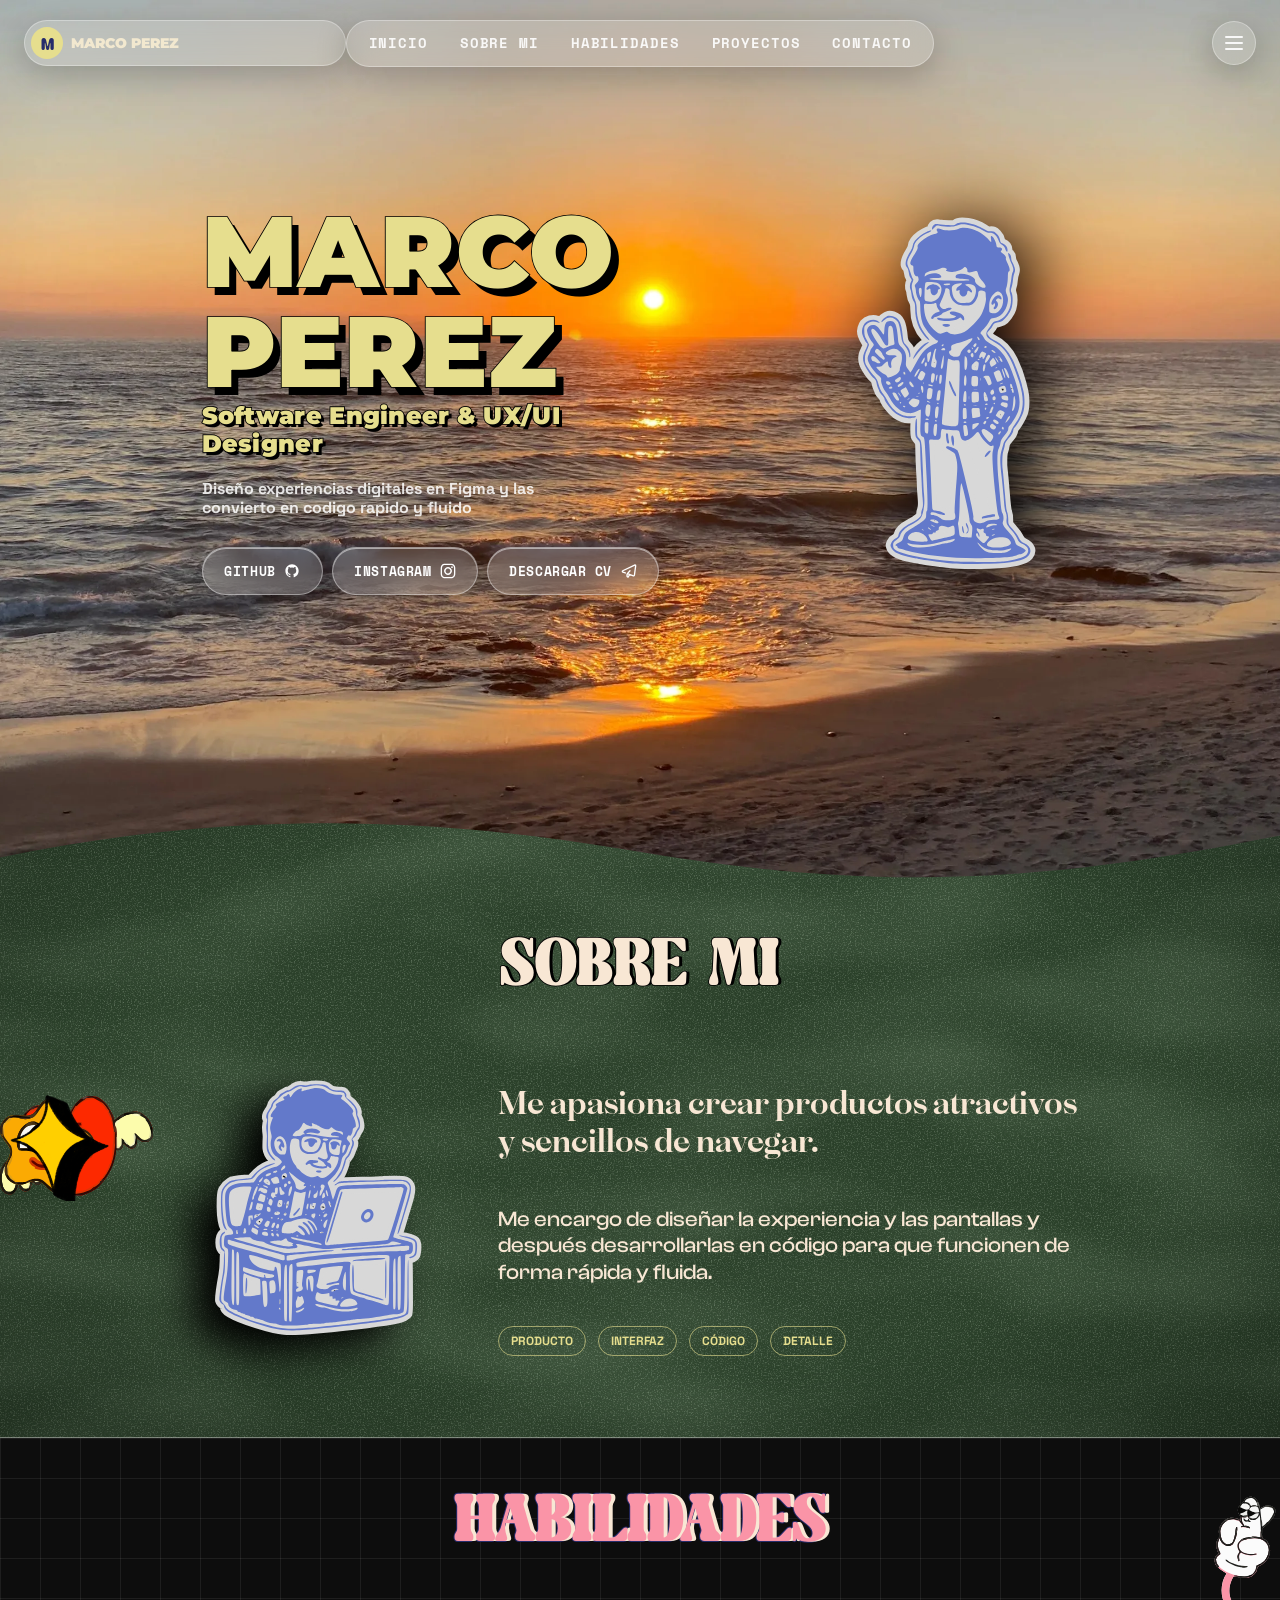
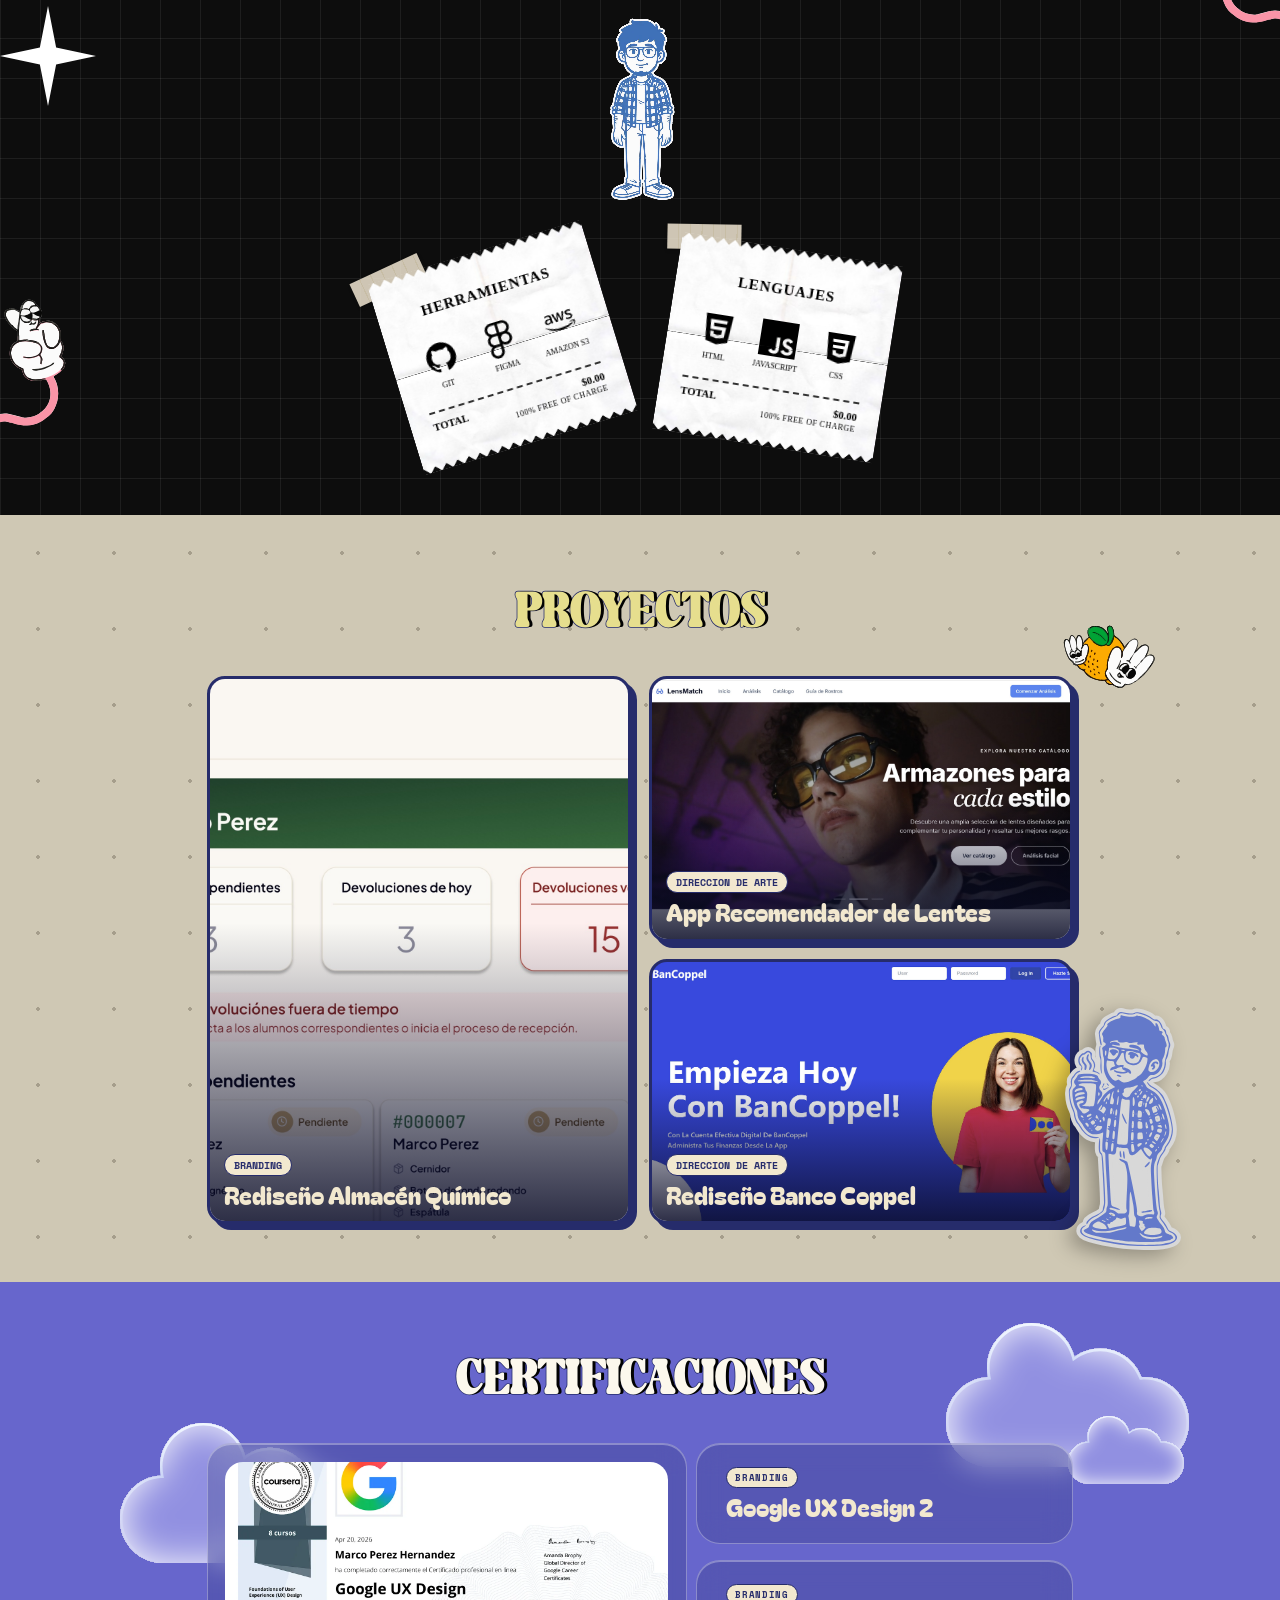
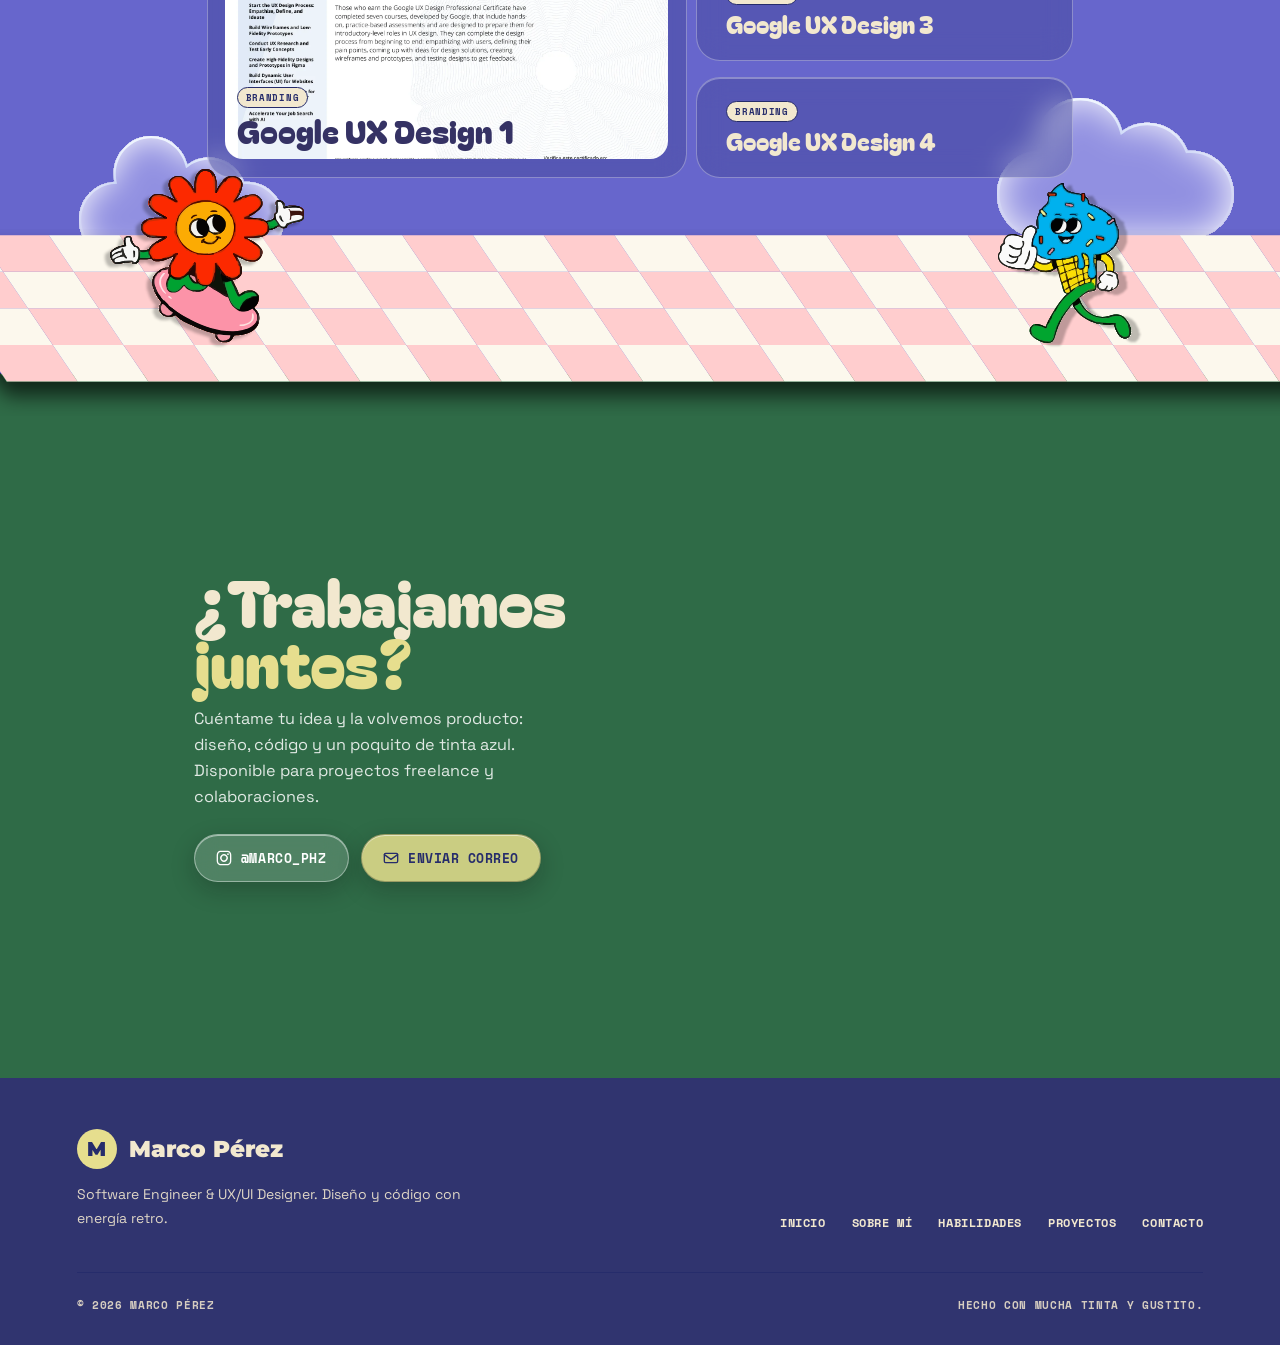
==== index.html @ 3bc5553b "Primer commit: portafolio personal" ====
<!DOCTYPE html>
<html lang="es">
<head>
    <meta charset="UTF-8">
    <meta name="viewport" content="width=device-width, initial-scale=1.0">
    <meta name="description" content="Portafolio de Marco Pérez, Software Engineer y UX/UI Designer.">
    <link rel="preconnect" href="https://fonts.googleapis.com">
    <link rel="preconnect" href="https://fonts.gstatic.com" crossorigin>
    <link href="https://fonts.googleapis.com/css2?family=Bagel+Fat+One&family=Montserrat:wght@900&family=Space+Grotesk:wght@400;700&family=Space+Mono:wght@700&display=swap" rel="stylesheet">
    <link rel="icon" href="assets/img/favicon.svg">
    <link rel="stylesheet" href="css/base.css">
    <link rel="stylesheet" href="css/header.css">
    <link rel="stylesheet" href="css/buttons.css">
    <link rel="stylesheet" href="css/hero.css">
    <link rel="stylesheet" href="css/aboutme.css">
    <link rel="stylesheet" href="css/skills.css">
    <link rel="stylesheet" href="css/projects.css">
    <link rel="stylesheet" href="css/certifications.css">
    <link rel="stylesheet" href="css/contacto.css">
    <link rel="stylesheet" href="css/footer.css">
    <link rel="stylesheet" href="css/dividers.css">

    <title>Marco Pérez | Software Engineer &amp; UX/UI Designer</title>
</head>
<body>
    <header class="site-header">
        <nav aria-label="Principal">
            <div class="logo">
                <a href="#home" class="logo-link">
                      <span class="logo__icon">M</span>
                      <span class="logo__name">Marco Perez</span>
                </a>
            </div>
            <ul class="nav-links">
                <li><a href="#home">Inicio</a></li>
                <li><a href="#about">Sobre mi</a></li>
                <li><a href="#skills">Habilidades</a></li>
                <li><a href="#projects">Proyectos</a></li>
                <li><a href="#contact">Contacto</a></li>
            </ul>
            <button type="button" class="menu-toggle" aria-label="Abrir menú" aria-expanded="false">
                <span></span><span></span><span></span>
            </button>
        </nav>
    </header>
    <main>
    <section class="hero" id="home">
      <div class="container hero__inner">
        <div class="hero__content">  
         <h1>Marco Perez</h1>
        <h2>Software Engineer &amp; UX/UI Designer</h2>
        <p>Diseño experiencias digitales en Figma y las convierto en codigo rapido y fluido</p>
        <div class="hero__buttons">
            <a href="https://github.com/MarquitosPH" target="_blank" rel="noopener noreferrer" class="btn">
                Github
                <img src="assets/icons/github.svg" alt="" width="16" height="16">
            </a>
            <a href="https://www.instagram.com/marco_phz/" target="_blank" rel="noopener noreferrer" class="btn">
                Instagram
                <img src="assets/icons/instagram.svg" alt="" width="16" height="16">
            </a>
            <a href="assets/docs/Marco_Perez_Hernandez_CV.pdf" download="Marco_Perez_Hernandez_CV.pdf" class="btn">
                Descargar CV
                <img src="assets/icons/avioncito.svg" alt="" width="16" height="16">
            </a>
        </div>
        </div>
        <img src="assets/stickers/PersonajeSaludando.svg" alt="Marco Pérez saludando" class="hero-image">
      </div>
    </section>
        <section class="about" id="about">
          <div class="container about__inner">
          <h2>Sobre mi</h2>
          <img src="assets/stickers/PersonajeComputadora.svg" alt="Marco Pérez trabajando en la computadora" class="character-image">
            <div class="about__content">
              <p id="about-description">Me apasiona crear productos atractivos y sencillos de navegar.</p>
              <p id="about-details">Me encargo de diseñar la experiencia y las pantallas y después desarrollarlas en código para que funcionen de forma rápida y fluida.</p>
              <ul class="pills">
                  <li class="pill">PRODUCTO</li>
                  <li class="pill">INTERFAZ</li>
                  <li class="pill">CÓDIGO</li>
                  <li class="pill">DETALLE</li>
              </ul>
            </div>
          </div>
            <img src="assets/stickers/CorazonVolando.svg" alt="" class="sticker sticker--corazon">
            <img src="assets/stickers/EstrellaAmarilla.svg" alt="" class="sticker sticker--estrella">
            <img src="assets/stickers/EstrellaRedondeada.svg" alt="" class="sticker sticker--estrella-redondeada">
        </section>
        <section class="skills" id="skills">
          <h2>Habilidades</h2>
          <img src="assets/stickers/DedosCruzados.svg" alt="" class="sticker sticker--dedos-cruzados">
          <img src="assets/stickers/DedosCruzados.svg" alt="" class="sticker sticker--dedos-cruzados sticker--dedos-izq">
            <img src="assets/stickers/EstrellasSinFondo.svg" alt="" class="sticker sticker--estrellas-sin-fondo">
            <div class="parent">
              <video class="skills__video" autoplay muted loop playsinline aria-hidden="true">
                <source src="assets/video/personaje.webm" type="video/webm">
              </video>
              <div class="ticket-wrapper ticket-herramientas">
                <div class="tape"></div>
                <div class="ticket">
                  <h3>Herramientas</h3>
                  <div class="items">

                        <div class="item-slot">
                        <div class="icon-slot">
                          <img src="assets/icons/github.svg" alt="" width="48" height="48">
                        </div>
                        <span>GIT</span>
                        </div>

                        <div class="item-slot">
                        <div class="icon-slot">
                          <img src="assets/icons/figma.svg" alt="" width="48" height="48">
                        </div>
                        <span>FIGMA</span>
                        </div>

                        <div class="item-slot">
                        <div class="icon-slot">
                          <img src="assets/icons/aws.svg" alt="" width="48" height="48">
                        </div>
                        <span>AMAZON S3</span>
                        </div>
                </div>
                    <div class="dashed"></div>
                    <div class="total-row"><span>TOTAL</span><span>$0.00</span></div>
                    <div class="free">100% FREE OF CHARGE</div>
                    </div>
              </div>
              <div class="ticket-wrapper ticket-lenguajes">
              <div class="tape"></div>
                <div class="ticket">
              <h3>Lenguajes</h3>
                <div class="items">

                      <div class="item-slot">
                      <div class="icon-slot">
                        <img src="assets/icons/html.svg" alt="" width="48" height="48">
                      </div>
                      <span>HTML</span>
                      </div>

                      <div class="item-slot">
                      <div class="icon-slot">
                        <img src="assets/icons/javascript.svg" alt="" width="48" height="48">
                      </div>
                      <span>JAVASCRIPT</span>
                      </div>

                      <div class="item-slot">
                      <div class="icon-slot">
                        <img src="assets/icons/css.svg" alt="" width="48" height="48">
                      </div>
                      <span>CSS</span>
                      </div>
                </div>
                  <div class="dashed"></div>
                  <div class="total-row"><span>TOTAL</span><span>$0.00</span></div>
                  <div class="free">100% FREE OF CHARGE</div>
                  </div>
              </div>
          </div>
        </section>
        <section class="projects" id="projects">
          <div class="container projects__inner">
          <h2>Proyectos</h2>
          <img src="assets/stickers/Naranjaconmanos.svg" alt="" class="sticker sticker--naranja-con-manos">
          <img src="assets/stickers/PersonajeCafe.svg" alt="" class="sticker sticker--cafe">
          <div class="projects-grid">
            <article class="project-card card-main">
              <img class="card-img" loading="lazy" src="assets/img/proyecto-almacen-quimico.jpg"
                  alt="Pantalla de inicio del sistema Almacén Químico rediseñado">
              <div class="card-content">
                <span class="chip">Branding</span>
                <h3><a href="#">Rediseño Almacén Químico</a></h3>
              </div>
            </article>

            <article class="project-card card-top">
              <img class="card-img" loading="lazy" src="assets/img/proyecto-recomendador-lentes.jpg"
                  alt="Pantalla de inicio de la app Recomendador de Lentes">
              <div class="card-content">
                <span class="chip">Direccion de Arte</span>
                <h3><a href="#">App Recomendador de Lentes</a></h3>
              </div>
            </article>
            <article class="project-card card-bottom">
               <img class="card-img" loading="lazy" src="assets/img/proyecto-rediseno-coppel.jpg"
                  alt="Pantalla de inicio del rediseño del banco Coppel">
              <div class="card-content">
                <span class="chip">Direccion de Arte</span>
                <h3><a href="#">Rediseño Banco Coppel</a></h3>
              </div>
            </article>
          </div>
        </div>
        </section>
        <section class="certifications" id="certifications">
          <div class="container certifications__inner">
          <div class="clouds" aria-hidden="true">
            <img src="assets/stickers/deco-nube.svg" alt="" class="cloud cloud-1">
            <img src="assets/stickers/deco-nube.svg" alt="" class="cloud cloud-2">
            <img src="assets/stickers/deco-nube.svg" alt="" class="cloud cloud-3">
            <img src="assets/stickers/deco-nube.svg" alt="" class="cloud cloud-4">
            <img src="assets/stickers/deco-nube.svg" alt="" class="cloud cloud-5">
          </div>

          <h2>Certificaciones</h2>

          <div class="certs-grid" id="certs">
            
            <!-- Destacada -->
            <article class="cert-card card-top" data-cert="google-ux" data-verify="#">
              <button type="button" class="cert-open" aria-haspopup="dialog">
                <img class="cert-img" src="assets/img/cert-google-ux.webp" loading="lazy"
                    alt="Certificado Google UX Design de Coursera a nombre de Marco Pérez Hernández">
                <span class="visually-hidden">Ampliar certificado</span>
              </button>
              <div class="cert-content">
                <span class="chip">Branding</span>
                <h3>Google UX Design 1</h3>
              </div>
              <button type="button" class="cert-select">
                <span class="visually-hidden">Mostrar Google UX Design como destacada</span>
              </button>
            </article>

            <!-- Cola -->
            <article class="cert-card card-2" data-cert="cert-2" data-verify="#">
              <button type="button" class="cert-open" aria-haspopup="dialog">
                <img class="cert-img" src="assets/img/cert-google-ux.webp" loading="lazy"
                    alt="Certificado Google UX Design de Coursera a nombre de Marco Pérez Hernández">
                <span class="visually-hidden">Ampliar certificado</span>
              </button>
              <div class="cert-content">
                <span class="chip">Branding</span>
                <h3>Google UX Design 2</h3>
              </div>
              <button type="button" class="cert-select">
                <span class="visually-hidden">Mostrar Google UX Design como destacada</span>
              </button>
            </article>

            <article class="cert-card card-3" data-cert="cert-3" data-verify="#">
              <button type="button" class="cert-open" aria-haspopup="dialog">
                <img class="cert-img" src="assets/img/cert-google-ux.webp" loading="lazy"
                    alt="Certificado Google UX Design de Coursera a nombre de Marco Pérez Hernández">
                <span class="visually-hidden">Ampliar certificado</span>
              </button>
              <div class="cert-content">
                <span class="chip">Branding</span>
                <h3>Google UX Design 3</h3>
              </div>
              <button type="button" class="cert-select">
                <span class="visually-hidden">Mostrar Google UX Design como destacada</span>
              </button>
            </article>

            <article class="cert-card card-bottom" data-cert="cert-4" data-verify="#">
              <button type="button" class="cert-open" aria-haspopup="dialog">
                <img class="cert-img" src="assets/img/cert-google-ux.webp" loading="lazy"
                    alt="Certificado Google UX Design de Coursera a nombre de Marco Pérez Hernández">
                <span class="visually-hidden">Ampliar certificado</span>
              </button>
              <div class="cert-content">
                <span class="chip">Branding</span>
                <h3>Google UX Design 4</h3>
              </div>
              <button type="button" class="cert-select">
                <span class="visually-hidden">Mostrar Google UX Design como destacada</span>
              </button>
            </article>

          </div>
          </div>
          <!-- Aviso para lectores de pantalla al cambiar la destacada -->
          <p class="visually-hidden" id="certs-status" aria-live="polite"></p>

          <!-- Piso y stickers (decorativos) -->
          <img src="assets/img/bg-pisos-cuadros.svg" alt="" class="checker-floor">
          <img src="assets/stickers/florespatineta.svg" alt="" class="deco-flower">
          <img src="assets/stickers/heladoazul.svg" alt="" class="deco-icecream">

          <!-- Visor del certificado -->
          <dialog class="cert-modal" id="cert-modal" aria-labelledby="cert-modal-title">
            <p class="visually-hidden" id="cert-modal-title">Certificado</p>
            <img class="cert-modal-img" src="assets/img/cert-google-ux.webp" alt="Certificado Google UX Design">
            <div class="cert-modal-actions">
              <a class="cert-modal-verify" href="#"
                target="_blank" rel="noopener noreferrer">Verificar certificado</a>
              <form method="dialog">
                <button class="cert-modal-close">Cerrar</button>
              </form>
            </div>
          </dialog>
        </section>
        <section class="contacto" id="contact">
          <video class="contacto__video" autoplay muted loop playsinline aria-hidden="true">
  
            <source src="assets/video/contacto2.mp4" type="video/mp4">
          </video>

          <div class="container contacto__contenido">
            <h2>¿Trabajamos <span>juntos?</span></h2>
            <p>Cuéntame tu idea y la volvemos producto: diseño, código y un poquito de tinta azul. Disponible para proyectos freelance y colaboraciones.</p>

            <div class="contacto__acciones">
              <a class="btn" href="https://www.instagram.com/marco_phz/" target="_blank" rel="noopener noreferrer">
                <img src="assets/icons/instagram.svg" alt="" width="16" height="16">
                @marco_phz
              </a>
              <a class="btn btn--primary" href="mailto:marco.perez.hernandez@uabc.edu.mx">
                <svg viewBox="0 0 24 24" width="16" height="16" fill="none" stroke="currentColor"
                    stroke-width="2" stroke-linecap="round" stroke-linejoin="round" aria-hidden="true">
                  <rect x="2" y="5" width="20" height="14" rx="2"/>
                  <path d="m2 7 10 7 10-7"/>
                </svg>
                Enviar correo
              </a>
            </div>
          </div>
        </section>  
    </main>
    <footer class="footer">
        <div class="container footer__top">
          <div class="footer__brand">
            <a href="#home" class="footer__logo">
              <span class="footer__logo-icon">M</span>
              <span class="footer__logo-name">Marco Pérez</span>
            </a>
            <p class="footer__desc">
              Software Engineer &amp; UX/UI Designer. Diseño y código con energía retro.
            </p>
          </div>

          <nav class="footer__nav" aria-label="Pie de página">
            <a href="#home">Inicio</a>
            <a href="#about">Sobre mí</a>
            <a href="#skills">Habilidades</a>
            <a href="#projects">Proyectos</a>
            <a href="#contact">Contacto</a>
          </nav>
        </div>

        <div class="container footer__bottom">
          <small>© 2026 Marco Pérez</small>
          <small>Hecho con mucha tinta y gustito.</small>
        </div>
    </footer>
</body>
<script src="js/main.js" defer></script>
</html>
---- css/base.css ----
/* Variables: se definen una vez y se usan en todo el sitio */
:root {
  --navy:   #262C6B;
  --cream:  #F2E8CF;
  --yellow: #E6DE8E;

  --font-display: 'Bagel Fat One', sans-serif;
  --font-heading: 'Montserrat', sans-serif;
  --font-body:    'Space Grotesk', sans-serif;
  --font-mono:    'Space Mono', monospace;

    --glass-bg:     rgba(255, 255, 255, 0.14);
  --glass-border: 1px solid rgba(255, 255, 255, 0.32);
 --glass-shadow: 0 8px 32px rgba(11, 11, 11, 0.22);
  --glass-blur:   blur(14px);

  /* Contenedor: ancho máximo y aire lateral compartidos por todas las secciones */
  --container: 1296px;
  --gutter: clamp(24px, 6vw, 96px);
}

/* Reset mínimo */
*, *::before, *::after { box-sizing: border-box; }

body {
  margin: 0;
  font-family: var(--font-body);
  background: #f3f0f0;
}

/* Medios nunca más anchos que su contenedor (evita el scroll horizontal) */
img { max-width: 100%; height: auto; }
video { max-width: 100%; }

a { color: inherit; text-decoration: none; }
ul { list-style: none; margin: 0; padding: 0; }
button { font: inherit; cursor: pointer; }

/* Contenedor reutilizable: limita, centra y da aire lateral al contenido */
.container {
  width: 100%;
  max-width: var(--container);
  margin-inline: auto;
  padding-inline: var(--gutter);
}
.visually-hidden {
  position: absolute;
  width: 1px;
  height: 1px;
  margin: -1px;
  padding: 0;
  overflow: hidden;
  clip-path: inset(50%);
  white-space: nowrap;
  border: 0;
}
---- css/header.css ----
/* ---------- Contenedor ---------- */
.site-header {
  position: fixed;
  top: 20px;
  left: 0;
  right: 0;
  z-index: 100;
  padding: 0px 24px;
}

/* 3 columnas: logo | menú | botón.
   Las laterales miden lo mismo (1fr), así el menú queda centrado de verdad */
.site-header nav {
  display: grid;
  grid-template-columns: 1fr auto 1fr;
  align-items: center;
}

/* ---------- Estilo "vidrio" compartido ---------- */
.logo-link,
.nav-links,
.menu-toggle {
  background: var(--glass-bg);
  border: var(--glass-border);
  box-shadow: var(--glass-shadow);
  backdrop-filter: var(--glass-blur);
  -webkit-backdrop-filter: var(--glass-blur);   /* Safari */
  border-radius: 999px;
}

/* ---------- Logo ---------- */
.logo-link {
  justify-self: start;              /* pegado a la izquierda */
  display: flex;
  align-items: center;
  gap: 8px;
  padding: 6px 6px 6px 6px;
}

.logo__icon {
  width: 32px;
  height: 32px;
  border-radius: 50%;
  background: var(--yellow);
  color: var(--navy);
  display: grid;
  place-items: center;
  font-family: var(--font-display);
  font-size: 16px;
}

.logo__name {
  font-family: var(--font-heading);
  font-weight: 900;
  font-size: 14px;
  text-transform: uppercase;
  color: var(--cream);
}

/* ---------- Menú ---------- */
.nav-links {
  display: flex;
  padding: 6px 6px;
}

.nav-links a {
  display: block;
  padding: 8px 16px;
  border-radius: 999px;
  font-family: var(--font-mono);
  font-weight: bold;
  font-size: 14px;
  line-height: 1.2;
  letter-spacing: 0.88px;
  text-transform: uppercase;
  color: rgba(255, 255, 255, 0.9);
  transition: background 0.2s;
}

.nav-links a:hover, .logo-link:hover , .menu-toggle:hover {
  background: rgba(255, 255, 255, 0.18);
}
.nav-links a:focus-visible, .logo-link:focus-visible, .menu-toggle:focus-visible {
  background: rgba(255, 255, 255, 0.18);
}

/* ---------- Botón hamburguesa ---------- */
.menu-toggle {
  justify-self: end;                /* pegado a la derecha */
  width: 44px;
  height: 44px;
  display: flex;
  flex-direction: column;
  align-items: center;
  justify-content: center;
  gap: 4px;
  padding: 0;
}

.menu-toggle span {
  width: 18px;
  height: 2px;
  border-radius: 2px;
  background: rgba(255, 255, 255, 0.9);
}

/* ---------- Pantallas medianas y chicas ---------- */
@media (max-width: 1100px) {
  .site-header { top: 16px; }
  .site-header nav { grid-template-columns: 1fr auto; }  /* sin columna central */
  .nav-links { display: none; }    /* el menú móvil lo hacemos con JS después */
}
---- css/buttons.css ----
.btn {
  display: inline-flex;
  align-items: center;
  gap: 8.8px;
  min-height: 48px;
  padding: 12px 21.6px;
  background: rgba(255, 255, 255, 0.16);
  border: 1px solid rgba(255, 255, 255, 0.4);
  box-shadow: 0 8px 24px rgba(11, 11, 11, 0.24),
              inset 0 1px 0 rgba(255, 255, 255, 0.5);
  backdrop-filter: blur(12px);
  -webkit-backdrop-filter: blur(12px);
  border-radius: 999px;
  font-family: var(--font-mono);
  font-weight: 700;
  font-size: 12.8px;
  line-height: 19px;
  letter-spacing: 0.512px;
  text-transform: uppercase;
  color: #fff;
  transition: transform 0.2s, background 0.2s;
}

/* Los iconos de los botones se ven siempre blancos */
.btn img {
  width: 16px;
  height: 16px;
  filter: brightness(0) invert(1);
}

.btn:hover,
.btn:focus-visible {
  transform: translateY(-2px);
  background: rgba(255, 255, 255, 0.28);
}

.btn--primary {
  background: var(--yellow);
  border-color: var(--yellow);
  color: var(--navy);
}
.sticker{
  position: absolute;
 
}
---- css/hero.css ----
.hero {
  --shadow-offset: clamp(3px, 0.6vw, 8.7px);
  position: relative;
  min-height: max(594px, 100svh);
  display: flex;                                  /* centra .hero__inner en vertical */
  align-items: center;
  padding-block: 30px 75px;                       /* solo vertical: el lateral lo da .container */
  background: url("../assets/img/hero-atardecer-hd-cambio.webp") center / cover no-repeat;
  overflow: hidden;
  --curve-h: clamp(60px, 8vw, 120px);                      /* llena la pantalla */
  padding-block: 30px calc(var(--curve-h) + 30px); 
}

.hero__inner {
  --gap: clamp(32px, 6vw, 100px);                 /* ← separación texto/sticker: ajústala aquí */

  display: grid;
  grid-template-columns: minmax(0, 560px) auto;   /* texto (máx. 560px) | sticker */
  justify-content: center;                        /* junta el conjunto y lo centra */
  align-items: center;
  column-gap: var(--gap);
}

/* ---------- Textos ---------- */
.hero h1,
.hero h2 {
  margin: 0;
  font-family: var(--font-heading);
  font-weight: 900;
  letter-spacing: 0.012em;
  color: var(--yellow);
  -webkit-text-stroke: 1.74px #000;               /* contorno negro de las letras */
  paint-order: stroke fill;                       /* el contorno queda por fuera */
  text-shadow: var(--shadow-offset) var(--shadow-offset) 0 #000;
}

.hero h1 {
  font-size: clamp(54px, 7.8vw, 112px);
  line-height: 1;
  text-transform: uppercase;
}

.hero h2 {
  max-width: 417px;
  font-size: clamp(17px, 1.9vw, 27px);
  line-height: 1.15;
  text-shadow: 3px 3px 0 #000;
}

.hero p {
  max-width: 403px;
  margin: 21px 0 0;
  font-family: var(--font-body);
  font-weight: 700;
  font-size: clamp(14px, 1.25vw, 18px);
  line-height: 1.2;
  color: rgba(255, 255, 255, 0.85);
}

.hero__buttons {
  display: flex;
  flex-wrap: wrap;
  gap: 9px;
  margin-top: 30px;
}

/* ---------- Sticker ---------- */
.hero-image {
  width: clamp(188px, 18.75vw, 338px);
  height: auto;
  filter: drop-shadow(13px 6px 35px #000);
}

/* ---------- Móvil ---------- */
@media (max-width: 768px) {
  .hero {
    grid-template-columns: 1fr;
    padding: 140px 24px 80px;
  }
  .hero-image { order: -1; justify-self: start; }
}
---- css/aboutme.css ----
@font-face {
  font-family: 'Midnight Galactic';
  src: url('../fonts/MidnightGelactic-0vWxz.otf') format('opentype');
  font-weight: normal;
  font-style: normal;
}
@font-face {
  font-family: 'TRIAL Oceanic';
  src: url('../fonts/TRIAL_Oceanic-Medium-BF6487cfe5e2078.otf') format('opentype');
  font-weight: normal;
  font-style: normal;
}
@font-face {
  font-family: 'Clash Display';
  src: url('../fonts/ClashDisplay-Medium.woff2') format('woff2');
  font-weight: normal;
  font-style: normal;
}
/* 2. Estilos de la sección */
.about {
  position: relative;
  min-height: 594px;
  display: flex;                                  /* centra .about__inner en vertical */
  align-items: center;
  padding-block: 30px 75px;                       /* solo vertical: el lateral lo da .container */
  overflow: hidden;
    --about-green: #2A4029;
  background-color: var(--about-green);
  background-image:
    /* 1. viñeta: oscurece los bordes */
    radial-gradient(ellipse at 50% 45%, transparent 60%, rgba(0,0,0,.28) 100%),
    /* 2. manchas grandes (luz/sombra del cartón) */
    url("data:image/svg+xml,%3Csvg xmlns='http://www.w3.org/2000/svg' width='1200' height='1200'%3E%3Cfilter id='m'%3E%3CfeTurbulence type='fractalNoise' baseFrequency='.004 .006' numOctaves='2' seed='4' stitchTiles='stitch'/%3E%3CfeColorMatrix values='0 0 0 0 .6  0 0 0 0 .8  0 0 0 0 .55  0 0 0 1.2 -.45'/%3E%3C/filter%3E%3Crect width='100%25' height='100%25' filter='url(%23m)' opacity='.22'/%3E%3C/svg%3E"),
    /* 3. grano oscuro (poros del corcho) */
    url("data:image/svg+xml,%3Csvg xmlns='http://www.w3.org/2000/svg' width='300' height='300'%3E%3Cfilter id='n'%3E%3CfeTurbulence type='fractalNoise' baseFrequency='.9' numOctaves='3' seed='8' stitchTiles='stitch'/%3E%3CfeColorMatrix values='0 0 0 0 .05  0 0 0 0 .08  0 0 0 0 .05  0 0 0 1.6 -.7'/%3E%3C/filter%3E%3Crect width='100%25' height='100%25' filter='url(%23n)' opacity='.55'/%3E%3C/svg%3E"),
    /* 4. motitas claras */
    url("data:image/svg+xml,%3Csvg xmlns='http://www.w3.org/2000/svg' width='300' height='300'%3E%3Cfilter id='k'%3E%3CfeTurbulence type='fractalNoise' baseFrequency='.7' numOctaves='2' seed='21' stitchTiles='stitch'/%3E%3CfeColorMatrix values='0 0 0 0 .8  0 0 0 0 .95  0 0 0 0 .75  0 0 0 1.6 -.82'/%3E%3C/filter%3E%3Crect width='100%25' height='100%25' filter='url(%23k)' opacity='.5'/%3E%3C/svg%3E");
  background-size: 100% 100%, 100% 100%, 300px 300px, 300px 300px;
    --curve-h: clamp(60px, 8vw, 120px);
  --curve: url("data:image/svg+xml,%3Csvg xmlns='http://www.w3.org/2000/svg' viewBox='0 0 1440 120' preserveAspectRatio='none'%3E%3Cpath d='M0 70 C 240 18, 460 18, 700 60 S 1120 112, 1440 44 V120 H0 Z'/%3E%3C/svg%3E");

  margin-top: calc(var(--curve-h) * -1);              /* sube y se mete bajo la curva sobre el hero */
  padding-top: calc(var(--curve-h) + 30px);           /* para que el contenido no quede en la curva */
  z-index: 1;

  -webkit-mask-image: var(--curve), linear-gradient(#000, #000);
  mask-image: var(--curve), linear-gradient(#000, #000);
  -webkit-mask-size: 100% var(--curve-h), 100% calc(100% - var(--curve-h) + 1px);
  mask-size: 100% var(--curve-h), 100% calc(100% - var(--curve-h) + 1px);
  -webkit-mask-position: top, bottom;
  mask-position: top, bottom;
  -webkit-mask-repeat: no-repeat;
  mask-repeat: no-repeat;
/*               viñeta     manchas    grano oscuro  motitas */
}

.about__inner {
  --gap: clamp(32px, 6vw, 100px);                 /* ← separación personaje/texto: ajústala aquí */

  display: grid;
  grid-template-columns: auto minmax(0, 600px);   /* personaje | texto (máx. 600px) */
  justify-content: center;
  align-items: center;
  column-gap: var(--gap);
  row-gap: 30px;
}
.about h2 {
    grid-column: 1 / -1;
  font-family: 'Midnight Galactic', sans-serif;
  font-size: clamp(48px, 5vw, 72px);
  line-height: 1.2;
  font-weight: 400;
  color: #F8E7D4;
  text-align: center;
  text-shadow: 3px 0 0 #000;
  -webkit-text-stroke: 1.74px #000;
  paint-order: stroke fill;
  text-transform: uppercase;
  margin: 0 0 40px;
}
.character-image {
  width: clamp(188px, 18.75vw, 338px);
  height: auto;
  filter: drop-shadow(-23px 16px 20px #000);
}
p#about-description {
  font-family: 'TRIAL Oceanic', sans-serif;
  font-size: clamp(24px, 2.5vw, 36px);            /* antes 48px */
  line-height: 1.2;
  color: #F8E7D4;
  text-align: left;
  font-weight: 500;
  font-style: normal;
  margin: 0 0 45px;
}
p#about-details {
  font-family: 'Clash Display', sans-serif;
  font-size: clamp(18px, 1.67vw, 24px);
  color: #F8E7D4;
  text-align:left;
  font-weight: 500;
  line-height: 1.25;
  font-style: normal;
  margin-top: 30px;
}
.pills {
  display: flex;
  flex-wrap: wrap;
  gap: 12px;
  margin-top: 40px;
}
.pill {
  display: inline-block;
  color: #E6DE8E;
  padding: 6px 12px;
  text-decoration: none;
  font-weight: bold;
  font-size: 12px;
  text-transform: uppercase;
  border-radius: 999px;
  border: 1px solid rgba(230, 222, 142, 0.6);
}
---- css/skills.css ----
/* =========================================
   SECCIÓN HABILIDADES
   ========================================= */

.skills {
  background-color: #0d0d0d;
  background-image:
    linear-gradient(rgba(255, 255, 255, 0.07) 1px, transparent 1px),
    linear-gradient(90deg, rgba(255, 255, 255, 0.07) 1px, transparent 1px);
  background-size: 40px 40px;
  width: 100%;
  min-height: auto;
  position: relative;
  z-index: 1;
   padding: clamp(18px, 2.25vw, 30px) 0 clamp(45px, 5.25vw, 75px);     
  overflow: hidden;           
}

.skills h2 {
  position: relative;
  z-index: 1;                 
  margin: 0 0 clamp(12px, 1.9vw, 30px);
  font-family: 'Midnight Galactic', sans-serif;
  font-size: clamp(36px, 5vw, 72px);
  line-height: clamp(100px, 11.5vw, 115px);
  font-weight: 400;
  color: #FA94A7;
  text-align: center;
  text-shadow: 4px 0 0 #F8E7D4;
  -webkit-text-stroke: 2px var(--navy);
  paint-order: stroke fill;
  text-transform: uppercase;
}

/* ---------- Layout: personaje arriba, tickets abajo ---------- */
.parent {
  position: relative;
  z-index: 1;                 /* por encima de las estrellas */
  display: grid;
  grid-template-columns: repeat(2, 1fr);
  grid-template-rows: auto auto;     /* cada fila mide lo que ocupa su contenido */
  gap: clamp(24px, 3vw, 45px) clamp(30px, 4vw, 60px);                   /* 60px entre filas, 80px entre tickets */
  place-items: center;
  padding: 0 24px;
}

.skills__video {
  grid-column: span 2;
   width: clamp(112px, 12.75vw, 195px);
  height: auto;
  aspect-ratio: 4 / 5;
}

.ticket-herramientas { grid-row: 2; justify-self: end; rotate:  -13deg;}
.ticket-lenguajes    { grid-row: 2; justify-self: start; rotate:  +13deg;}

/* ---------- Tickets ---------- */
.ticket-wrapper {
 font-size: clamp(8px, .83vw, 13.5px);            /* LA PERILLA: sube o baja y todo el ticket escala */
  position: relative;
  transform: rotate(-4deg);
}

.ticket {
  --s: 1.1em;                 /* tamaño del zigzag */
  width: 21em;                /* 420px */
  padding: 3.15em 2.1em 2.45em;
  position: relative;
  filter: drop-shadow(6px 8px 0 rgba(0, 0, 0, 0.4));

  /* textura de papel */
  background: url('../assets/img/papel.png') center / cover;

  /* bordes en zigzag arriba y abajo */
  -webkit-mask:
    conic-gradient(from -45deg at bottom, #0000, #000 1deg 89deg, #0000 90deg) bottom / var(--s) 50% repeat-x,
    conic-gradient(from 135deg at top,    #0000, #000 1deg 89deg, #0000 90deg) top    / var(--s) 50% repeat-x;
  mask:
    conic-gradient(from -45deg at bottom, #0000, #000 1deg 89deg, #0000 90deg) bottom / var(--s) 50% repeat-x,
    conic-gradient(from 135deg at top,    #0000, #000 1deg 89deg, #0000 90deg) top    / var(--s) 50% repeat-x;
}

.tape {
  position: absolute;
  top: -1em;
  left: -1.4em;
  width: 7em;
  height: 2.4em;
  background: repeating-linear-gradient(
    90deg,
    #f0e6d2,
    #f0e6d2 1em,
    #e8dcc0 1em,
    #e8dcc0 1.1em
  );
  opacity: 0.85;
  transform: rotate(-8deg);
  box-shadow: 0 2px 4px rgba(0, 0, 0, 0.2);
}

.ticket h3 {
  margin: 0 0 1.5em;
  text-align: center;
  font-family: Georgia, serif;
  font-size: 1.4em;
  letter-spacing: 1px;
  text-transform: uppercase;
}

.items {
  display: flex;
  justify-content: space-between;
  gap: 0.7em;
  margin-bottom: 1.7em;
}

.item-slot {
  flex: 1;
  display: flex;
  flex-direction: column;
  align-items: center;
  gap: 0.5em;
}

.icon-slot {
  width: 3.4em;
  height: 3.4em;
}

.icon-slot img {
  width: 100%;
  height: 100%;
  object-fit: contain;        
}

.item-slot span {
  font-family: Georgia, serif;
  font-size: 0.75em;
  text-align: center;
}

.dashed {
  margin: 0.7em 0;
  border-top: 2px dashed #333;
}

.total-row {
  display: flex;
  justify-content: space-between;
  font-family: Georgia, serif;
  font-size: 1em;
  font-weight: bold;
}

.free {
  margin-top: 0.3em;
  text-align: right;
  font-family: Georgia, serif;
  font-size: 0.75em;
  letter-spacing: 0.5px;
}
/* ---------- Stickers animados ---------- */
.sticker--dedos-cruzados {
  --w: clamp(52px, 6vw, 98px); 
  --crop: 0;                 /* cuánto brazo se esconde fuera del borde (0 a .5) */
  position: absolute;
  width: var(--w);
  height: auto;
  z-index: 0;
  pointer-events: none;
  right: calc(var(--w) * var(--crop) * -1);
  top: 8%;
  transform-origin: calc((1 - var(--crop)) * 100%) 81%;
  animation: sway-der 3s ease-in-out infinite;
}
/* IZQUIERDA */
.sticker--dedos-izq {
  right: auto;
  top: auto;
  left: 0;                                   
  bottom: 10%;
  transform: translateX(var(--w)) scaleX(-1);
  transform-origin: 0% 81%;
  animation: sway-izq 3s ease-in-out infinite;
}
/* IZQUIERDA: baja primero con +10deg */
@keyframes sway-izq {
  0%, 100% { rotate:  10deg; }
  50%      { rotate: -10deg; }
}

/* DERECHA: giro contrario, así baja al mismo tiempo que la izquierda */
@keyframes sway-der {
  0%, 100% { rotate: -8deg; }
  50%      { rotate:  8deg; }
}
/* ---------- Estrellas aleatorias (las crea js/main.js) ---------- */
.star {
  position: absolute;
  z-index: 0;
  pointer-events: none;       /* no estorban los clics */
  opacity: 0;
  animation: twinkle 2.4s ease-in-out forwards;
}

@keyframes twinkle {
  0%   { opacity: 0; transform: scale(0)   rotate(0deg); }
  40%  { opacity: 1; transform: scale(1)   rotate(45deg); }
  100% { opacity: 0; transform: scale(0.3) rotate(90deg); }
}

@media (prefers-reduced-motion: reduce) {
  .star,
  .sticker--dedos-cruzados,
  .sticker--dedos-izq { animation: none; }
}

@media (max-width: 1000px) {
  .skills h2 { font-size: 56px; line-height: 70px; }

  .parent { grid-template-columns: 1fr; }
  .skills__video { grid-column: auto; }

  .ticket-herramientas,
  .ticket-lenguajes {
    grid-row: auto;
    justify-self: center;
  }

  .ticket-wrapper { font-size: 16px; }
}
---- css/projects.css ----
.projects {
  background-color: #CFC8B4; 
  background-image:
    radial-gradient(circle, rgba(60, 50, 35, .28) 2px, transparent 1.3px);  /* destellos claros */
  background-size: 76px 76px, 98px 98px, 129px 129px;
  background-position: 0 0, 41px 67px, 83px 23px;

  padding-block: clamp(36px, 4.5vw, 72px);   /* aire arriba y abajo */
  overflow: hidden;                          /* mismo motivo que en las otras secciones */
}

.projects__inner {
  position: relative;
  --container: 1020px;      /* ← ancla de los stickers (decisión B) */
}

.projects h2 {
  position: relative;
  z-index: 1;                 
  margin: 0 0 clamp(9px, 1.4vw, 22px);
  font-family: 'Midnight Galactic', sans-serif;
  font-size: clamp(27px, 3.75vw, 54px);
  line-height: clamp(75px, 8.6vw, 86px);
  font-weight: 400;
  color: #E6DE8E;
  text-align: center;
  text-shadow: 3px 0 0 #020202;
  -webkit-text-stroke: 1.5px var(--navy);
  paint-order: stroke fill;
  text-transform: uppercase;
}

.projects-grid {
    display: grid;
    grid-template-columns: repeat(2, minmax(0, 1fr));
    grid-template-rows: repeat(2, 1fr);
    gap: clamp(9px, 1.35vw, 18px);
}

.projects-grid .card-main{
    grid-row: span 2 / span 2;
}
.projects-grid .card-top,
.projects-grid .card-bottom {
  aspect-ratio: 16 / 10;
}
.project-card{
    position: relative;
    overflow: hidden;
    border-radius: 18px;
    border: 3px solid var(--navy);
    box-shadow: 6px 6px 0 var(--navy);      /* blur en 0 = sombra "dura" */
    background: var(--navy);
}
.project-card::after {
  content: "";
  position: absolute;
  inset: 0;
  background: linear-gradient(to top, rgba(10, 12, 40, .85) 0%, transparent 55%);
  pointer-events: none;                   /* no bloquea los clics */
}
.card-content {
  position: absolute;
  inset: auto 0 0 0;
  z-index: 1;
  display: flex;
  flex-direction: column;
  align-items: flex-start;
  padding: clamp(7px, 1.1vw, 16px);
  gap: 6px;
}
.card-img{
    display: block;
    width: 100%;
     height: 100%; 
    object-fit: cover;
}
.chip{
  padding: 3px 9px;
    border-radius: 999px;
    font-family: var(--font-mono);
    font-weight: 700;
    font-size: 9.6px;
    text-transform: uppercase;
    color: var(--navy);
    background: var(--cream);
    border: 1px solid var(--navy);
}
.card-content h3{
    margin: 0;
    font-family: "Bagel Fat One";
    font-weight: 400;
    font-size: clamp(14px, 1.9vw, 24px);
    line-height: 1.05;
    color: var(--cream);
}
.sticker--naranja-con-manos,
.sticker--cafe {
  position: absolute;
  z-index: 2;                    /* ← por encima de las tarjetas (ver nota) */
  height: auto;
  pointer-events: none;          /* no estorban los clics en las tarjetas */
}
.sticker--naranja-con-manos {
  width: clamp(68px, 8.25vw, 128px);
  top: 6%;
  right: -1%;                    /* negativo: sobresale del contenedor */
}

.sticker--cafe {
   width: clamp(73px, 9vw, 141px);
  bottom: -4%;                   /* sobresale por abajo */
  right: -3%;                     /* negativo: sobresale del contenedor */
  filter: drop-shadow(-8px 6px 10px rgba(0, 0, 0, .3));
}

@media (hover: hover) {               /* solo en dispositivos con mouse */
  .project-card {
    transition: transform .2s ease, box-shadow .2s ease;
  }

  .project-card:hover {
    transform: translate(3px, 3px);
    box-shadow: 3px 3px 0 var(--navy);
  }
}

@media (prefers-reduced-motion: reduce) {
  .project-card { transition: none; }
}

@media (max-width: 700px) {
  .projects-grid {
    grid-template-columns: 1fr;
    grid-template-rows: none;
  }

  .projects-grid .card-main {
    grid-row: auto;
    aspect-ratio: 16 / 10;
  }

  .sticker--cafe { width: clamp(110px, 28vw, 160px); }
}
---- css/certifications.css ----
.certifications {
  position: relative;
  z-index: 2;                      /* por encima de contacto: la sombra se pinta sobre el verde */
  background-color: #6766CC;

  --floor: 14.65vw;                /* alto real del SVG (211/1440 de su ancho) */
  --floor-shadow: 3.3vw;           /* ~23% inferior del SVG: es solo sombra */

  padding-block: clamp(36px, 4.5vw, 72px);
  padding-bottom: calc(var(--floor) - var(--floor-shadow) + 4vw);  /* piso visible + aire sobre él */

  overflow-x: clip;                /* recorta las nubes por los lados */
  overflow-y: visible;             /* deja salir la sombra hacia abajo */
}

.certifications__inner {
  position: relative;  
  --container: 1020px;    /* ← ancla de los stickers (decisión B) */
}
.certifications h2 {
  position: relative;
  z-index: 1;                 
  margin: 0 0 clamp(9px, 1.4vw, 22px);
  font-family: 'Midnight Galactic', sans-serif;
  font-size: clamp(27px, 3.75vw, 54px);
  line-height: clamp(75px, 8.6vw, 86px);
  font-weight: 400;
  color: #FCF8ED;
  text-align: center;
  text-shadow: 3px 0 0 #020202;
  -webkit-text-stroke: 1.5px var(--navy);
  paint-order: stroke fill;
  text-transform: uppercase;
}
.certs-grid {
    display: grid;
    grid-template-columns: 703fr 552fr;         /* misma proporción que Figma, sigue siendo fluido */
    grid-template-rows: repeat(3, 1fr);
    column-gap: clamp(6px, 0.75vw, 10px);
    row-gap: clamp(9px, 1.3vw, 18px);
}
.cert-card {
  position: relative;
  z-index: 1;                                  /* por encima de las nubes */
  overflow: hidden;
  border-radius: 24px;
  border: var(--glass-border);
  background: rgba(38, 44, 107, 0.25); 
  box-shadow: inset 0 1px 0 rgba(255, 255, 255, 0.32);
  backdrop-filter: var(--glass-blur);
  -webkit-backdrop-filter: var(--glass-blur);  /* Safari */
}
.cert-card.card-top {
  grid-row: span 3;
  --pad: clamp(9px, 1.35vw, 19px);
}

/* la imagen sale del flujo: ya no decide la altura */
.cert-card.card-top .cert-open {
  position: absolute;
  inset: var(--pad);
  width: auto;
  height: auto;
}

.cert-card.card-top .cert-img {
  width: 100%;
  height: 100%;
  border-radius: 18px;
  object-fit: cover;
}

.cert-card.card-top .cert-content h3 {
  font-size: clamp(21px, 2.5vw, 36px);
  color: #353264;                 /* oscuro, porque va sobre papel blanco */
}
.cert-content{
    position: absolute;
  inset: auto 0 0 0;
  z-index: 1;
  display: flex;
  flex-direction: column;
  align-items: flex-start;
  gap: 6px;
  padding: clamp(15px, 2.25vw, 33px);
  pointer-events: none;
}
.cert-card .cert-img{
    display: block;
    width: 100%;
     height: 100%; 
    object-fit: cover;
}

.cert-content h3{
    margin: 0;
    font-family: "Bagel Fat One";
    font-weight: 400;
    font-size: clamp(15px, 1.9vw, 27px);
    line-height: 1.05;
    color: var(--cream);
}
.cert-card:not(.card-top) {
  aspect-ratio: 552 / 147;
}
.cert-open {
  display: block;
  width: 100%;
  height: 100%;
  padding: 0;
  border: 0;
  background: none;
  cursor: pointer;
}
.cert-card:not(.card-top) .cert-content {
  inset: 0;                    /* ocupa toda la tarjeta, no solo el borde inferior */
  justify-content: center;     /* centra chip + título en vertical (el eje es column) */
  padding-block: 0;            /* el padding vertical ya sobra; el lateral se queda */
}
.cert-card:not(.card-top) .cert-img {
  display: none;
}

.cert-card:not(.card-top) .cert-open {
  position: absolute;
  inset: 0;
  z-index: 2;                 /* por encima del texto, para que el clic llegue al botón */
}

/* Los botones de "seleccionar destacada" no se usan por ahora */
.cert-select {
  display: none;
}
.cert-modal {
  width: min(92vw, 900px);
  padding: 0;                             /* importante para cerrar al hacer clic afuera (ver JS) */
  border: 3px solid var(--navy); 
  border-radius: 18px; 
  overflow: hidden;
  background: #fff;
}

.cert-modal::backdrop {                   /* la capa oscura detrás */
  background: rgba(10, 12, 40, .7);
  backdrop-filter: blur(4px);
}

.cert-modal-img {
  display: block;
  width: 100%;
  max-height: 75vh;
  object-fit: contain;
}

.cert-modal-actions {
  display: flex;
  justify-content: space-between;
  align-items: center;
  gap: 12px;
  padding: 12px 16px;
  background: var(--cream);
}
.cert-content .chip {
    padding: 5px 8px;
  border-radius: 999px;
  background: var(--cream);          /* #F2E8CF */
  color: var(--navy);                /* #262C6B */
  font-family: "Space Mono", monospace;
  font-weight: 700;
  font-size: 9px;
  line-height: 1;
  letter-spacing: 0.08em;            /* 0.88px sobre 11px */
  text-transform: uppercase;
}
.checker-floor {
  position: absolute;
  left: 0;
  bottom: calc(var(--floor-shadow) * -1);  
  width: 100%;
  height: auto;
  z-index: 1;
  pointer-events: none;
}

.deco-flower,
.deco-icecream {
  position: absolute;
  z-index: 3;                              /* encima del piso y de las tarjetas */
  height: auto;
  pointer-events: none;
}

.deco-flower {
   width: clamp(90px, 15.75vw, 240px);       /* Figma: 303px */
  left: 8%;
  bottom: 2vw;                             /* ajusta hasta que la patineta toque el piso */
}

.deco-icecream {
  width: clamp(75px, 11.25vw, 180px);      /* Figma: ~229px */
  left: 78%;
  bottom: 2vw;
}


.cloud{
    position: absolute;
  z-index: 0;                    /* ← por encima de las tarjetas (ver nota) */
  height: auto;
  pointer-events: none;  
}
.cloud-1 { width: 18.5vw; left: -1%;  top: 6.5vw; }    /* grande, izquierda, detrás del título */
.cloud-2 { width: 16vw;   left: -5%;  top: 31vw;  }    /* izquierda, medio tapada por la tarjeta */
.cloud-3 { width: 19vw;   left: 80%;  top: -1.3vw; }   /* arriba a la derecha */
.cloud-4 { width: 9vw;    left: 92%;  top: 6vw;    }   /* pequeña, a la derecha */
.cloud-5 { width: 18.5vw; left: 85%;  top: 28vw;  }    /* detrás de la 3.ª tarjeta, es la que se ve borrosa */

@media (max-width: 700px) {
  .cloud-2,
  .cloud-4 { display: none; }              /* menos ruido en móvil */
}
---- css/contacto.css ----
.contacto {
  position: relative;
  display: flex;
  align-items: center;                       /* centra el texto en vertical */
  min-height: clamp(420px, 55vw, 760px);     /* ~0.55 del ancho, como en Figma */
  overflow: hidden;                          /* recorta lo que sobre del video */
  background: #2F6B47;                       /* verde mientras carga el video */
}

.contacto__video {
  position: absolute;
  inset: 0;
  width: 100%;
  height: 100%;
  object-fit: cover;
  object-position: center top;
  z-index: 0;
}

.contacto__contenido {
  position: relative;
  z-index: 1;       
  margin: 0px 40px;                          /* encima del video */
  --shift: clamp(0px, 6vw, 120px); 
   padding-left: calc(var(--gutter) + var(--shift));
}

.contacto h2 {
  max-width: 380px;                          /* Figma: 502px × 0.75 */
  margin: 0;
  font-family: var(--font-display);          /* Bagel Fat One */
  font-weight: 400;
  font-size: clamp(45px, 5vw, 72.5px);         /* Figma: 76.79px × 0.75 */
  line-height: .95;
  color: var(--cream);
}

.contacto h2 span {
  display: block;
  color: var(--yellow);
}

.contacto p {
  max-width: 380px;
  margin: 15px 0 0;
  font-family: var(--font-body);
  font-size: clamp(16.20px, 1.25vw, 18px);       /* Figma: 18px × 0.75 */
  line-height: 1.6;
  color: rgba(255, 255, 255, .85);
}

.contacto__acciones {
  display: flex;
  flex-wrap: wrap;
  gap: 12px;
  margin-top: 24px;                          /* Figma: 32px × 0.75 */
}

.contacto .btn--primary {
  background: rgba(230, 222, 142, .85);      /* el Figma es 85%, no sólido */
  border-color: rgba(11, 11, 11, .25);
}

@media (max-width: 700px) {
  .contacto { min-height: 520px; }
}
---- css/footer.css ----
/* Paso 1: la caja */
.footer {
  background-color: #30346F;
  padding-block: clamp(32px, 4vw, 56px) clamp(20px, 2.5vw, 32px);
  color: var(--cream);
}

/* Paso 2: la fila superior */
.footer__top {
  display: flex;
  justify-content: space-between;
  align-items: flex-end;
  flex-wrap: wrap;
  gap: 24px;
}

.footer__brand {
  max-width: 420px;
}
.footer__logo {
  display: inline-flex;
  align-items: center;
  gap: 12px;                              /* Figma: ~14px × 0.85 */
}

.footer__logo-icon {
  width: 40px;
  height: 40px;
  border-radius: 50%;
  background: var(--yellow);
  color: var(--navy);
  display: grid;
  place-items: center;
  font-family: var(--font-heading);       /* la "M" del footer es Montserrat, no Bagel */
  font-weight: 900;
  font-size: 20px;
}

.footer__logo-name {
  font-family: var(--font-heading);
  font-weight: 900;
  font-size: clamp(18px, 1.8vw, 24px);
  color: var(--cream);                    /* sin text-transform: en el Figma es "Marco Pérez" */
}

.footer__desc {
  margin: 14px 0 0;
  font-family: var(--font-body);
  font-size: 14px;
  line-height: 1.7;
  color: rgba(242, 232, 207, .9);
}
.footer__nav {
  display: flex;
  flex-wrap: wrap;
  gap: 8px 26px;                      /* vertical | horizontal (el vertical sirve al apilarse en móvil) */
}

.footer__nav a {
  font-family: var(--font-mono);
  font-weight: 700;
  font-size: 12px;
  letter-spacing: 0.05em;
  text-transform: uppercase;
  color: var(--cream);
  transition: color .2s;
}

.footer__nav a:hover,
.footer__nav a:focus-visible {
  color: var(--yellow);               /* focus-visible: lo mismo para quien navega con teclado */
}
.footer__bottom {
  position: relative;                 /* ancla de la línea */
  display: flex;
  justify-content: space-between;     /* un texto en cada extremo */
  flex-wrap: wrap;
  gap: 8px 16px;
  margin-top: clamp(28px, 3.2vw, 44px);   /* aire entre la nav y la línea */
  padding-top: clamp(18px, 2vw, 28px);    /* aire entre la línea y el texto */
}

.footer__bottom::before {
  content: "";
  position: absolute;
  top: 0;
  left: var(--gutter);                /* el mismo margen que usa .container */
  right: var(--gutter);
  height: 1px;
  background: var(--navy);
}

.footer__bottom small {
  font-family: var(--font-mono);
  font-weight: 700;
  font-size: 11px;
  letter-spacing: 0.06em;
  text-transform: uppercase;
  color: rgba(242, 232, 207, .85);
}
---- css/dividers.css ----
.divider {
  position: absolute;
  left: 0;
  right: 0;
  bottom: -1px;                       /* evita una línea fina de 1px por redondeo */
  line-height: 0;                     /* quita el espacio extra de los elementos en línea */
  z-index: 1;
  pointer-events: none;
  scale: -1 1;
}

.divider svg {
  display: block;
  width: 100%;
  height: var(--curve-h, clamp(60px, 8vw, 120px));
  fill: var(--divider-fill, #253B26); /* el color de la sección de abajo */
  filter: drop-shadow(0 -6px 8px rgba(0, 0, 0, .35));  /* sombra hacia arriba, como en el Figma */
}
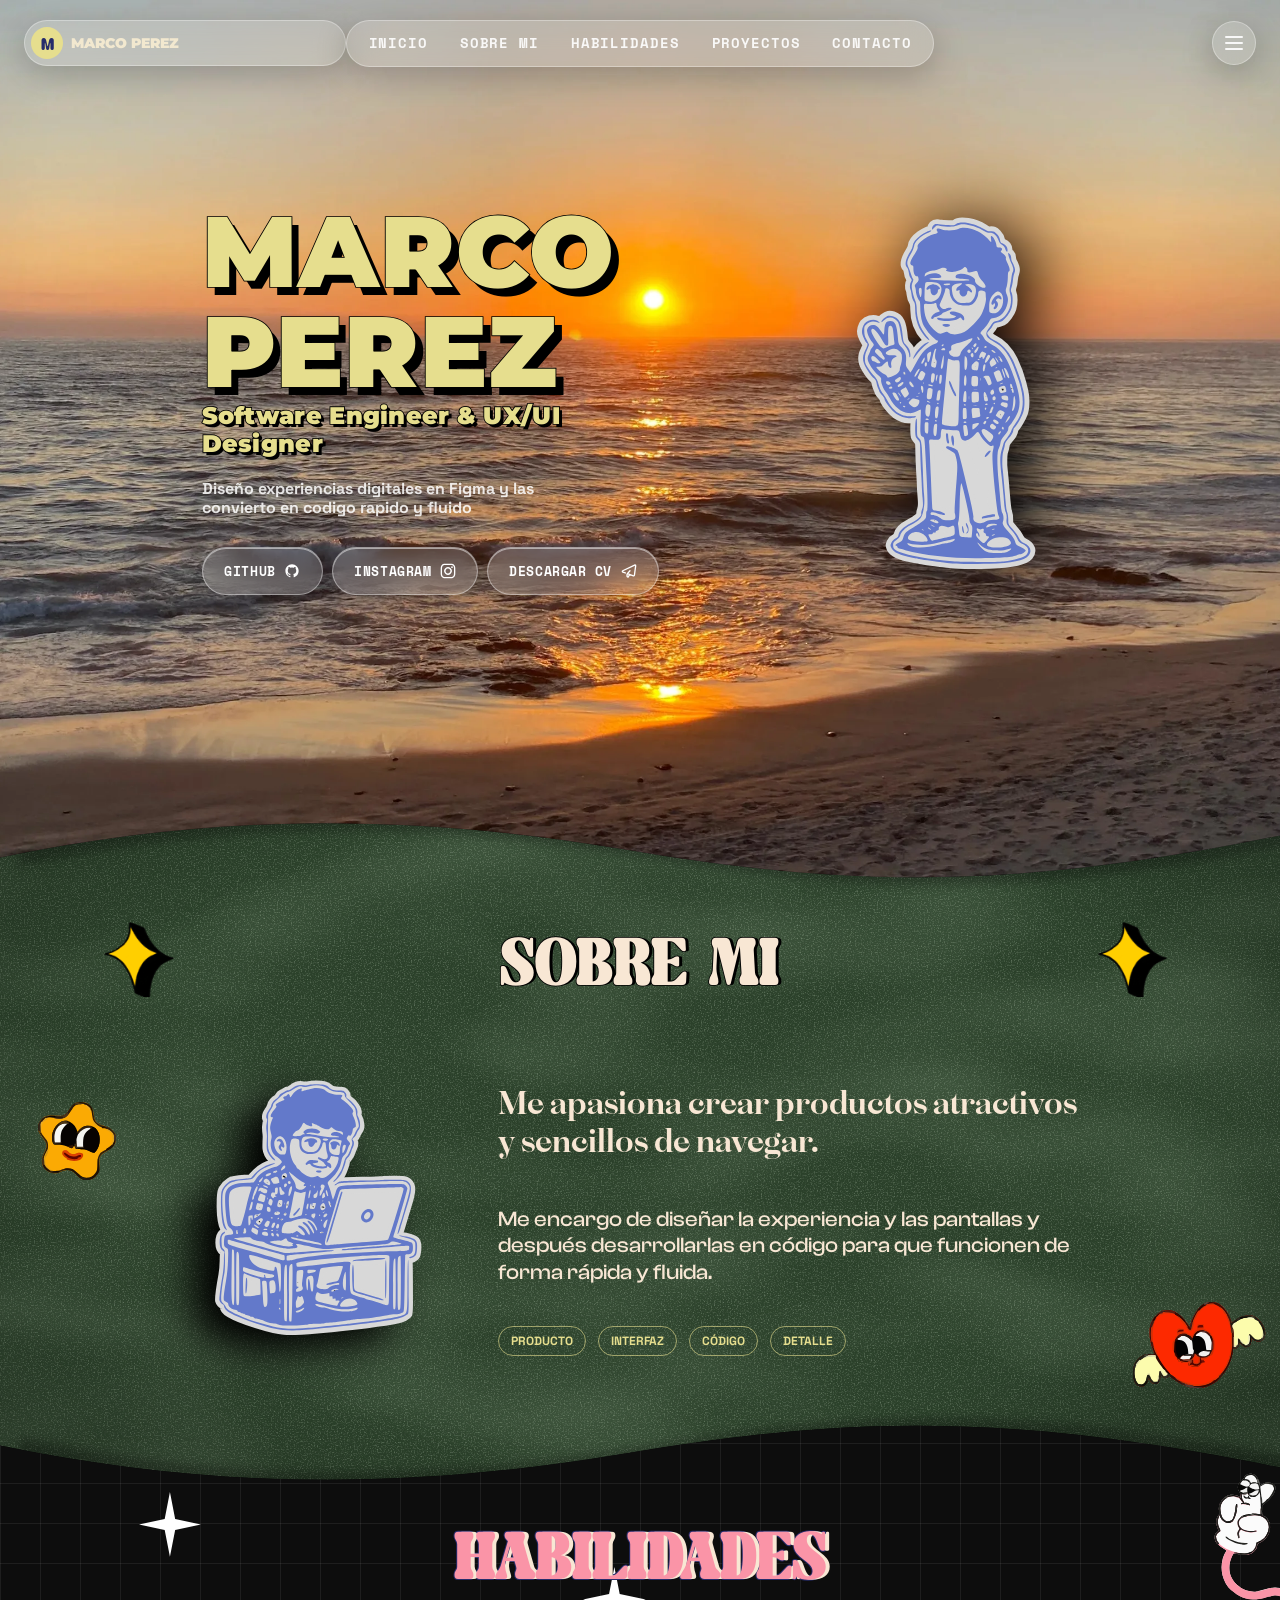
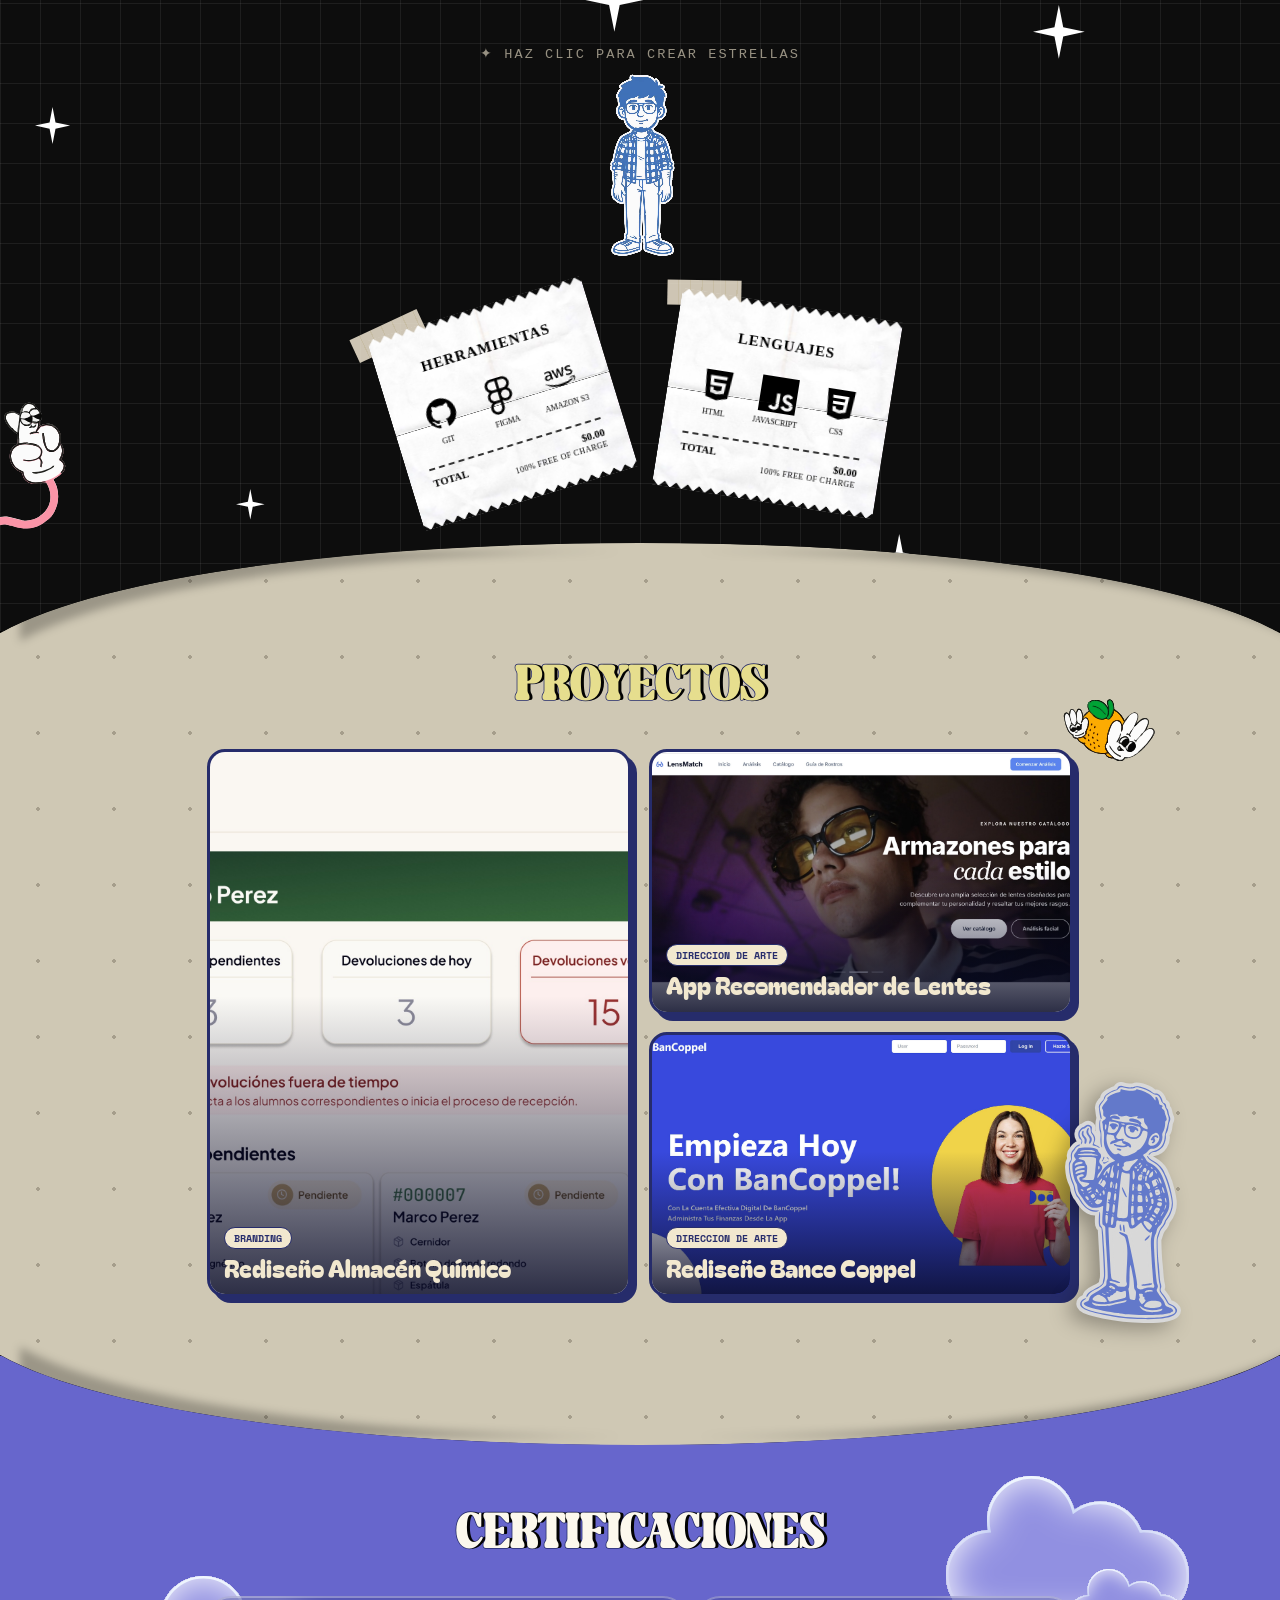
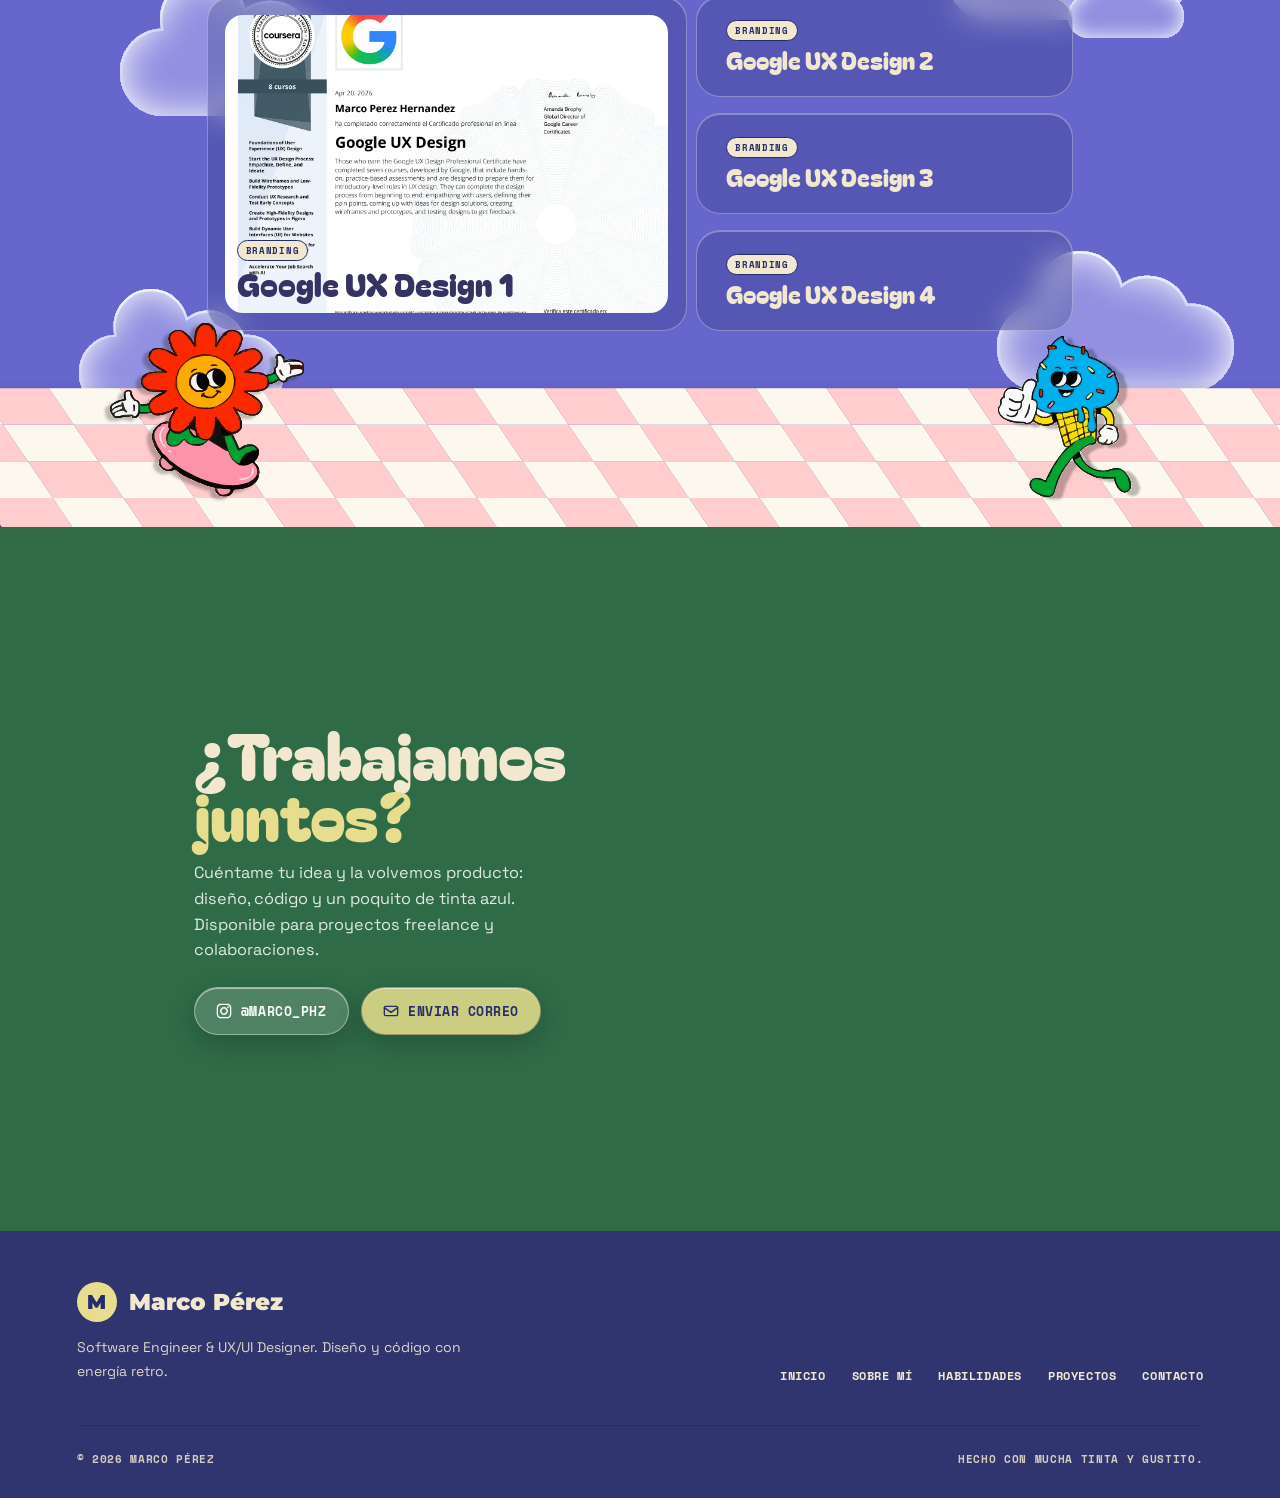
==== commit e86355c9: "Animaciones de estrellas y nubes, stickers de Sobre mí - Habilidades: estrellas que aparecen al hace" ====
--- a/index.html
+++ b/index.html
@@ -85,13 +85,15 @@
           </div>
             <img src="assets/stickers/CorazonVolando.svg" alt="" class="sticker sticker--corazon">
             <img src="assets/stickers/EstrellaAmarilla.svg" alt="" class="sticker sticker--estrella">
+            <img src="assets/stickers/EstrellaRedondeada.svg" alt="" class="sticker sticker--estrella-redondeada sticker--estrella-der">
             <img src="assets/stickers/EstrellaRedondeada.svg" alt="" class="sticker sticker--estrella-redondeada">
         </section>
         <section class="skills" id="skills">
           <h2>Habilidades</h2>
+          <p class="skills__hint" aria-hidden="true">✦ Haz clic para crear estrellas</p>
+          <div class="stars-layer" aria-hidden="true"></div>
           <img src="assets/stickers/DedosCruzados.svg" alt="" class="sticker sticker--dedos-cruzados">
           <img src="assets/stickers/DedosCruzados.svg" alt="" class="sticker sticker--dedos-cruzados sticker--dedos-izq">
-            <img src="assets/stickers/EstrellasSinFondo.svg" alt="" class="sticker sticker--estrellas-sin-fondo">
             <div class="parent">
               <video class="skills__video" autoplay muted loop playsinline aria-hidden="true">
                 <source src="assets/video/personaje.webm" type="video/webm">
--- a/css/base.css
+++ b/css/base.css
@@ -17,6 +17,8 @@
   /* Contenedor: ancho máximo y aire lateral compartidos por todas las secciones */
   --container: 1296px;
   --gutter: clamp(24px, 6vw, 96px);
+  --curve-h: clamp(60px, 8vw, 120px);
+  --arch-h: clamp(50px, 7vw, 100px); 
 }
 
 /* Reset mínimo */
--- a/css/aboutme.css
+++ b/css/aboutme.css
@@ -17,6 +17,28 @@
   font-style: normal;
 }
 /* 2. Estilos de la sección */
+.about::before,
+.about::after {
+  content: "";                     /* sin esto no existen */
+  position: absolute;
+  left: 0;
+  right: 0;
+  height: var(--curve-h);
+  background-repeat: no-repeat;
+  background-size: 100% 100%;
+  filter: drop-shadow(20px 8px 4px rgba(0, 0, 0, .25));
+  pointer-events: none;
+}
+.about::before {
+  top: 0;
+  background-image: var(--curve-top-shadow);
+}
+
+.about::after {
+  bottom: 0;
+  background-image: var(--curve-bottom-shadow);
+  filter: drop-shadow(20px -8px 4px rgba(0, 0, 0, .25)); 
+}
 .about {
   position: relative;
   min-height: 594px;
@@ -36,22 +58,26 @@
     /* 4. motitas claras */
     url("data:image/svg+xml,%3Csvg xmlns='http://www.w3.org/2000/svg' width='300' height='300'%3E%3Cfilter id='k'%3E%3CfeTurbulence type='fractalNoise' baseFrequency='.7' numOctaves='2' seed='21' stitchTiles='stitch'/%3E%3CfeColorMatrix values='0 0 0 0 .8  0 0 0 0 .95  0 0 0 0 .75  0 0 0 1.6 -.82'/%3E%3C/filter%3E%3Crect width='100%25' height='100%25' filter='url(%23k)' opacity='.5'/%3E%3C/svg%3E");
   background-size: 100% 100%, 100% 100%, 300px 300px, 300px 300px;
-    --curve-h: clamp(60px, 8vw, 120px);
   --curve: url("data:image/svg+xml,%3Csvg xmlns='http://www.w3.org/2000/svg' viewBox='0 0 1440 120' preserveAspectRatio='none'%3E%3Cpath d='M0 70 C 240 18, 460 18, 700 60 S 1120 112, 1440 44 V120 H0 Z'/%3E%3C/svg%3E");
 
-  margin-top: calc(var(--curve-h) * -1);              /* sube y se mete bajo la curva sobre el hero */
-  padding-top: calc(var(--curve-h) + 30px);           /* para que el contenido no quede en la curva */
+  --curve-bottom: url("data:image/svg+xml,%3Csvg xmlns='http://www.w3.org/2000/svg' viewBox='0 0 1440 120' preserveAspectRatio='none'%3E%3Cpath d='M0 50 C 240 102, 460 102, 700 60 S 1120 8, 1440 76 V0 H0 Z'/%3E%3C/svg%3E");
+  --curve-top-shadow: url("data:image/svg+xml,%3Csvg xmlns='http://www.w3.org/2000/svg' viewBox='0 0 1440 120' preserveAspectRatio='none'%3E%3Cpath d='M0 70 C 240 18, 460 18, 700 60 S 1120 112, 1440 44 V0 H0 Z'/%3E%3C/svg%3E");
+  --curve-bottom-shadow: url("data:image/svg+xml,%3Csvg xmlns='http://www.w3.org/2000/svg' viewBox='0 0 1440 120' preserveAspectRatio='none'%3E%3Cpath d='M0 50 C 240 102, 460 102, 700 60 S 1120 8, 1440 76 V120 H0 Z'/%3E%3C/svg%3E");
+
+  margin-top: calc(var(--curve-h) * -1);
+  padding-top: calc(var(--curve-h) + 30px);
+  padding-bottom: calc(var(--curve-h) + 40px);
   z-index: 1;
 
-  -webkit-mask-image: var(--curve), linear-gradient(#000, #000);
-  mask-image: var(--curve), linear-gradient(#000, #000);
-  -webkit-mask-size: 100% var(--curve-h), 100% calc(100% - var(--curve-h) + 1px);
-  mask-size: 100% var(--curve-h), 100% calc(100% - var(--curve-h) + 1px);
-  -webkit-mask-position: top, bottom;
-  mask-position: top, bottom;
+  -webkit-mask-image: var(--curve), linear-gradient(#000, #000), var(--curve-bottom);
+  mask-image: var(--curve), linear-gradient(#000, #000), var(--curve-bottom);
+  -webkit-mask-size: 100% var(--curve-h), 100% calc(100% - 2 * var(--curve-h) + 2px), 100% var(--curve-h);
+  mask-size: 100% var(--curve-h), 100% calc(100% - 2 * var(--curve-h) + 2px), 100% var(--curve-h);
+  -webkit-mask-position: top, center, bottom;
+  mask-position: top, center, bottom;
   -webkit-mask-repeat: no-repeat;
   mask-repeat: no-repeat;
-/*               viñeta     manchas    grano oscuro  motitas */
+
 }
 
 .about__inner {
@@ -121,5 +147,38 @@
   border: 1px solid rgba(230, 222, 142, 0.6);
 }
 
+/* ---------- Stickers decorativos ----------
+   Horizontal: se miden desde el CENTRO de la sección (50%), así en pantallas
+   grandes se quedan cerca del contenido en vez de irse a las orillas.
+   min(Xvw, Ypx): en pantallas chicas se acercan; en grandes, tope en px. */
+.about .sticker {
+  height: auto;
+  z-index: 1;
+  pointer-events: none;
+}
 
+/* Estrellas amarillas de 4 picos (EstrellaRedondeada.svg): a los lados del título */
+.sticker--estrella-redondeada {
+  width: clamp(48px, 6.7vw, 98px);
+  top: calc(var(--curve-h) + 20px);           /* alineada con el título */
+  left: calc(50% - min(42.4vw, 620px));
+}
 
+.sticker--estrella-der {
+  left: auto;
+  right: calc(50% - min(41.9vw, 615px));
+}
+
+/* Estrella naranja con cara (EstrellaAmarilla.svg): a la izquierda, a la altura del personaje */
+.sticker--estrella {
+  width: clamp(44px, 6.1vw, 90px);
+  top: 43%;
+  left: calc(50% - min(47vw, 690px));
+}
+
+/* Corazón: a la derecha, a la altura de las pills */
+.sticker--corazon {
+  width: clamp(72px, 10.4vw, 153px);
+  bottom: calc(var(--curve-h) + 15px);
+  right: calc(50% - min(48.9vw, 716px));
+}
--- a/css/skills.css
+++ b/css/skills.css
@@ -11,9 +11,12 @@
   width: 100%;
   min-height: auto;
   position: relative;
-  z-index: 1;
-   padding: clamp(18px, 2.25vw, 30px) 0 clamp(45px, 5.25vw, 75px);     
-  overflow: hidden;           
+  cursor: crosshair;
+  z-index: 0;
+  margin-top: calc(var(--curve-h) * -1);
+  padding-top: calc(var(--arch-h) * .5 + clamp(36px, 4.5vw, 72px)); 
+  padding-bottom: calc(var(--arch-h) + 40px);   
+  overflow: hidden;       
 }
 
 .skills h2 {
@@ -194,25 +197,90 @@
   0%, 100% { rotate: -8deg; }
   50%      { rotate:  8deg; }
 }
-/* ---------- Estrellas aleatorias (las crea js/main.js) ---------- */
+/* ---------- Estrellas ---------- */
+
+/* Capa donde viven las estrellas aleatorias y las del clic */
+.stars-layer {
+  position: absolute;
+  inset: 0;
+  overflow: hidden;
+  pointer-events: none;
+  z-index: 0;
+}
+
+/* Estado inicial: invisible, chica y girada */
 .star {
-  position: absolute;
-  z-index: 0;
-  pointer-events: none;       /* no estorban los clics */
   opacity: 0;
-  animation: twinkle 2.4s ease-in-out forwards;
-}
-
-@keyframes twinkle {
-  0%   { opacity: 0; transform: scale(0)   rotate(0deg); }
-  40%  { opacity: 1; transform: scale(1)   rotate(45deg); }
-  100% { opacity: 0; transform: scale(0.3) rotate(90deg); }
-}
-
+  scale: 0.3;
+  rotate: -90deg;
+  transition:
+    opacity 0.6s ease var(--delay, 0s),
+    scale 0.6s ease var(--delay, 0s),
+    rotate 0.6s ease var(--delay, 0s);
+}
+
+/* Estado final + flotación continua */
+.star.is-visible {
+  opacity: 1;
+  scale: 1;
+  rotate: 0deg;
+  animation: star-float var(--dur, 4s) ease-in-out var(--delay, 0s) infinite;
+}
+
+/* Salida: se desvanece, se encoge y gira (JS la quita después) */
+.star.is-visible.is-leaving {
+  opacity: 0;
+  scale: 0.3;
+  rotate: 90deg;
+  transition-delay: 0s;
+}
+
+@keyframes star-float {
+  0%, 100% { translate: 0 0; }
+  50%      { translate: 0 -12px; }
+}
+
+/* Estrellas creadas por JS: posición y tamaño vienen de las variables */
+.star--random {
+  position: absolute;
+  left: var(--x);
+  top: var(--y);
+  width: var(--size);
+}
+
+/* En los tickets no se crean estrellas, así que el cursor vuelve a normal */
+.skills .ticket-wrapper {
+  cursor: auto;
+}
+
+/* Pista para que la gente sepa que puede hacer clic */
+.skills__hint {
+  position: relative;
+  z-index: 1;
+  margin: 0;
+  text-align: center;
+  font-size: 0.85rem;
+  letter-spacing: 0.15em;
+  text-transform: uppercase;
+  font-family: var(--font-mono);
+  color: var(--cream);
+  opacity: 0.6;
+}
+
+/* Accesibilidad: sin movimiento para quien lo tenga desactivado */
 @media (prefers-reduced-motion: reduce) {
-  .star,
+  .star {
+    opacity: 1;
+    scale: 1;
+    rotate: 0deg;
+    transition: none;
+  }
+
+  .star.is-visible,
   .sticker--dedos-cruzados,
-  .sticker--dedos-izq { animation: none; }
+  .sticker--dedos-izq {
+    animation: none;
+  }
 }
 
 @media (max-width: 1000px) {
--- a/css/projects.css
+++ b/css/projects.css
@@ -7,8 +7,56 @@
 
   padding-block: clamp(36px, 4.5vw, 72px);   /* aire arriba y abajo */
   overflow: hidden;                          /* mismo motivo que en las otras secciones */
+  --arch: url("data:image/svg+xml,%3Csvg xmlns='http://www.w3.org/2000/svg' viewBox='0 0 1440 120' preserveAspectRatio='none'%3E%3Cpath d='M0 120 C 240 -40, 1200 -40, 1440 120 Z'/%3E%3C/svg%3E");
+  --arch-shadow: url("data:image/svg+xml,%3Csvg xmlns='http://www.w3.org/2000/svg' viewBox='0 0 1440 120' preserveAspectRatio='none'%3E%3Cpath d='M0 120 C 240 -40, 1200 -40, 1440 120 V0 H0 Z'/%3E%3C/svg%3E");
+    --arch-bottom: url("data:image/svg+xml,%3Csvg xmlns='http://www.w3.org/2000/svg' viewBox='0 0 1440 120' preserveAspectRatio='none'%3E%3Cpath d='M0 0 C 240 160, 1200 160, 1440 0 Z'/%3E%3C/svg%3E");
+  --arch-bottom-shadow: url("data:image/svg+xml,%3Csvg xmlns='http://www.w3.org/2000/svg' viewBox='0 0 1440 120' preserveAspectRatio='none'%3E%3Cpath d='M0 0 C 240 160, 1200 160, 1440 0 V120 H0 Z'/%3E%3C/svg%3E");
+
+
+  position: relative;
+  z-index: 1;                                          /* encima de Skills (z-index: 0) */
+  margin-top: calc(var(--arch-h) * -1);
+  padding-top: calc(var(--arch-h) * .5 + clamp(36px, 4.5vw, 72px));            /* cambia 60px por tu padding-top actual */
+    padding-bottom: calc(var(--arch-h) + clamp(36px, 4.5vw, 72px));
+
+  -webkit-mask-image: var(--arch), linear-gradient(#000, #000);
+  mask-image: var(--arch), linear-gradient(#000, #000);
+  -webkit-mask-size: 100% var(--arch-h), 100% calc(100% - var(--arch-h) + 1px);
+  mask-size: 100% var(--arch-h), 100% calc(100% - var(--arch-h) + 1px);
+  -webkit-mask-position: top, bottom;
+  mask-position: top, bottom;
+  -webkit-mask-repeat: no-repeat;
+  mask-repeat: no-repeat;
+
+  -webkit-mask-image: var(--arch), linear-gradient(#000, #000), var(--arch-bottom);
+  mask-image: var(--arch), linear-gradient(#000, #000), var(--arch-bottom);
+  -webkit-mask-size: 100% var(--arch-h), 100% calc(100% - 2 * var(--arch-h) + 2px), 100% var(--arch-h);
+  mask-size: 100% var(--arch-h), 100% calc(100% - 2 * var(--arch-h) + 2px), 100% var(--arch-h);
+  -webkit-mask-position: top, center, bottom;
+  mask-position: top, center, bottom;
 }
-
+.projects::after {
+  content: "";
+  position: absolute;
+  bottom: 0;
+  left: 0;
+  right: 0;
+  height: var(--arch-h);
+  background: var(--arch-bottom-shadow) no-repeat center / 100% 100%;
+  filter: drop-shadow(20px -8px 4px rgba(0, 0, 0, .25));   /* Y negativa: borde de abajo */
+  pointer-events: none;
+}
+.projects::before {
+  content: "";
+  position: absolute;
+  top: 0;
+  left: 0;
+  right: 0;
+  height: var(--arch-h);
+  background: var(--arch-shadow) no-repeat center / 100% 100%;
+  filter: drop-shadow(20px 8px 4px rgba(0, 0, 0, .25));
+  pointer-events: none;
+}
 .projects__inner {
   position: relative;
   --container: 1020px;      /* ← ancla de los stickers (decisión B) */
--- a/css/certifications.css
+++ b/css/certifications.css
@@ -1,14 +1,16 @@
 .certifications {
   position: relative;
-  z-index: 2;                      /* por encima de contacto: la sombra se pinta sobre el verde */
+  z-index: 0;                      /* por encima de contacto: la sombra se pinta sobre el verde */
   background-color: #6766CC;
+   margin-top: calc(var(--arch-h) * -1);
+  padding-top: calc(var(--arch-h) + 60px); 
 
   --floor: 14.65vw;                /* alto real del SVG (211/1440 de su ancho) */
   --floor-shadow: 3.3vw;           /* ~23% inferior del SVG: es solo sombra */
 
   padding-block: clamp(36px, 4.5vw, 72px);
   padding-bottom: calc(var(--floor) - var(--floor-shadow) + 4vw);  /* piso visible + aire sobre él */
-
+  padding-top: calc(var(--arch-h) + 3rem);
   overflow-x: clip;                /* recorta las nubes por los lados */
   overflow-y: visible;             /* deja salir la sombra hacia abajo */
 }
@@ -208,6 +210,13 @@
   z-index: 0;                    /* ← por encima de las tarjetas (ver nota) */
   height: auto;
   pointer-events: none;  
+  /* Cruza la sección: JS calcula --from/--to (px) y --dur/--delay para cada nube */
+  animation: cloud-drift var(--dur, 60s) linear var(--delay, 0s) infinite;
+}
+
+@keyframes cloud-drift {
+  from { translate: var(--from, 0px) var(--dy, 0px); }
+  to   { translate: var(--to, 0px)   var(--dy, 0px); }
 }
 .cloud-1 { width: 18.5vw; left: -1%;  top: 6.5vw; }    /* grande, izquierda, detrás del título */
 .cloud-2 { width: 16vw;   left: -5%;  top: 31vw;  }    /* izquierda, medio tapada por la tarjeta */
@@ -218,4 +227,9 @@
 @media (max-width: 700px) {
   .cloud-2,
   .cloud-4 { display: none; }              /* menos ruido en móvil */
+}
+
+/* Accesibilidad: las nubes se quedan quietas en su lugar */
+@media (prefers-reduced-motion: reduce) {
+  .cloud { animation: none; }
 }
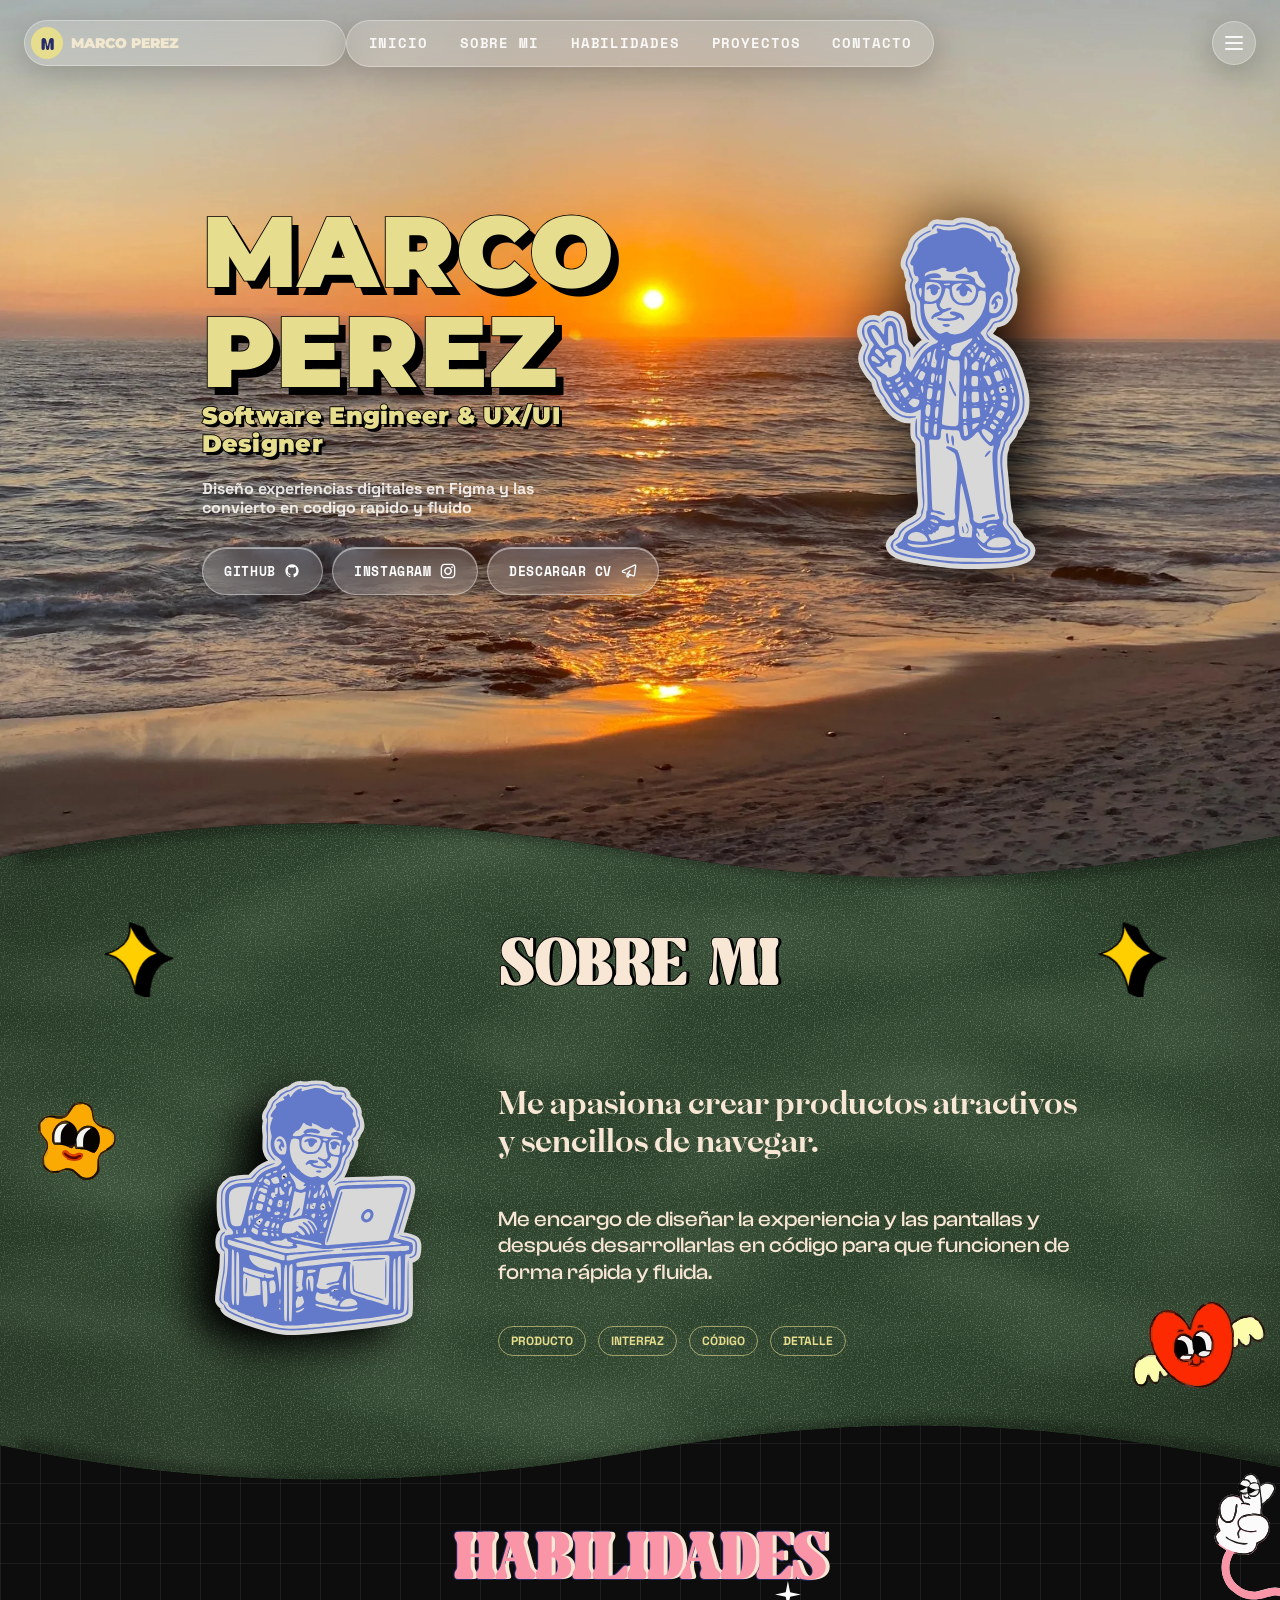
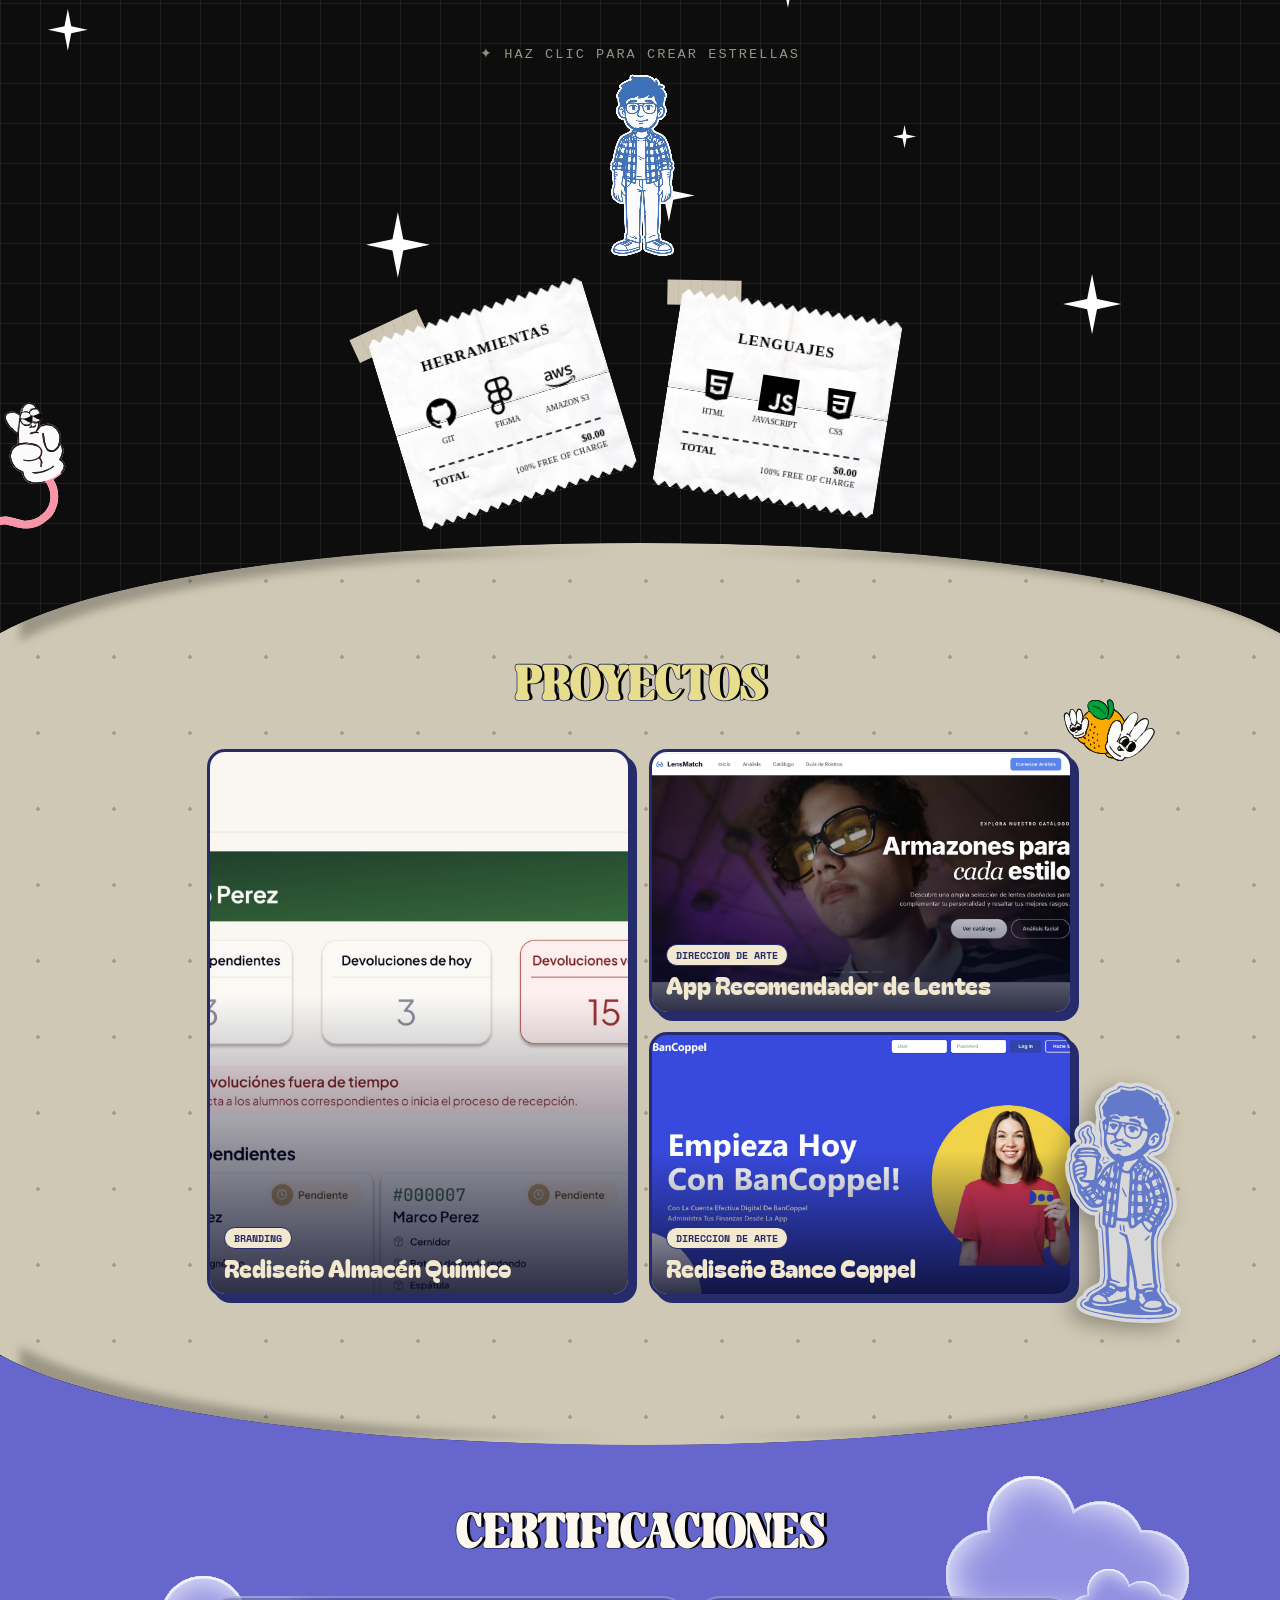
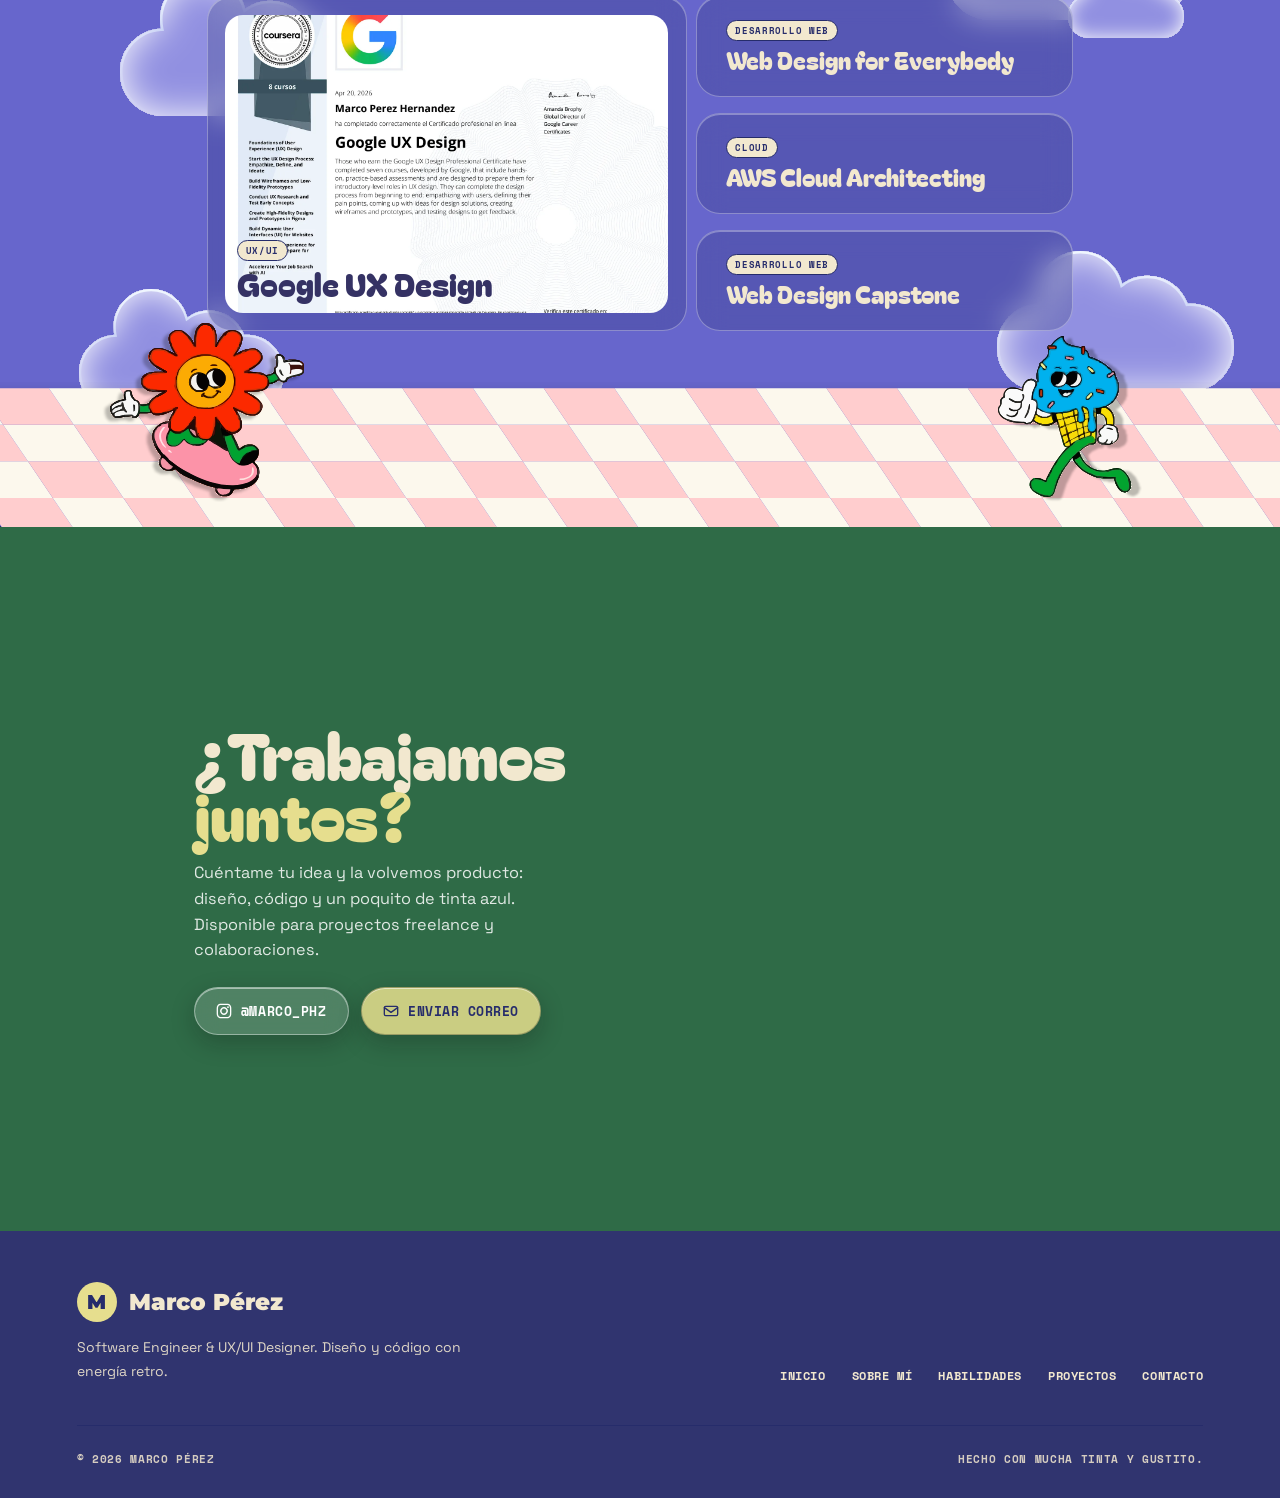
==== commit 55f4e830: "Cambios generales a certificados y comentarios" ====
--- a/index.html
+++ b/index.html
@@ -220,8 +220,8 @@
                 <span class="visually-hidden">Ampliar certificado</span>
               </button>
               <div class="cert-content">
-                <span class="chip">Branding</span>
-                <h3>Google UX Design 1</h3>
+                <span class="chip">UX/UI</span>
+                <h3>Google UX Design</h3>
               </div>
               <button type="button" class="cert-select">
                 <span class="visually-hidden">Mostrar Google UX Design como destacada</span>
@@ -229,57 +229,57 @@
             </article>
 
             <!-- Cola -->
-            <article class="cert-card card-2" data-cert="cert-2" data-verify="#">
+            <article class="cert-card card-2" data-cert="web-design" data-verify="https://coursera.org/verify/specialization/621QODHDD6CH">
               <button type="button" class="cert-open" aria-haspopup="dialog">
-                <img class="cert-img" src="assets/img/cert-google-ux.webp" loading="lazy"
-                    alt="Certificado Google UX Design de Coursera a nombre de Marco Pérez Hernández">
+                <img class="cert-img" src="assets/img/cert-web-design-especializacion.webp" loading="lazy"
+                    alt="Certificado de la especialización Web Design for Everybody de University of Michigan en Coursera a nombre de Marco Pérez Hernández">
                 <span class="visually-hidden">Ampliar certificado</span>
               </button>
               <div class="cert-content">
-                <span class="chip">Branding</span>
-                <h3>Google UX Design 2</h3>
+                <span class="chip">Desarrollo web</span>
+                <h3>Web Design for Everybody</h3>
               </div>
               <button type="button" class="cert-select">
-                <span class="visually-hidden">Mostrar Google UX Design como destacada</span>
-              </button>
-            </article>
-
-            <article class="cert-card card-3" data-cert="cert-3" data-verify="#">
+                <span class="visually-hidden">Mostrar Web Design for Everybody como destacada</span>
+              </button>
+            </article>
+
+            <article class="cert-card card-3" data-cert="aws-cloud" data-theme="dark" data-verify="https://www.credly.com/go/k6JNwCcf">
               <button type="button" class="cert-open" aria-haspopup="dialog">
-                <img class="cert-img" src="assets/img/cert-google-ux.webp" loading="lazy"
-                    alt="Certificado Google UX Design de Coursera a nombre de Marco Pérez Hernández">
+                <img class="cert-img" src="assets/img/cert-aws-cloud-architecting.webp" loading="lazy"
+                    alt="Certificado AWS Academy Graduate Cloud Architecting a nombre de Marco Antonio Pérez Hernández">
                 <span class="visually-hidden">Ampliar certificado</span>
               </button>
               <div class="cert-content">
-                <span class="chip">Branding</span>
-                <h3>Google UX Design 3</h3>
+                <span class="chip">Cloud</span>
+                <h3>AWS Cloud Architecting</h3>
               </div>
               <button type="button" class="cert-select">
-                <span class="visually-hidden">Mostrar Google UX Design como destacada</span>
-              </button>
-            </article>
-
-            <article class="cert-card card-bottom" data-cert="cert-4" data-verify="#">
+                <span class="visually-hidden">Mostrar AWS Cloud Architecting como destacada</span>
+              </button>
+            </article>
+
+            <article class="cert-card card-bottom" data-cert="web-design-capstone" data-verify="https://coursera.org/verify/JE4SP99XPNW9">
               <button type="button" class="cert-open" aria-haspopup="dialog">
-                <img class="cert-img" src="assets/img/cert-google-ux.webp" loading="lazy"
-                    alt="Certificado Google UX Design de Coursera a nombre de Marco Pérez Hernández">
+                <img class="cert-img" src="assets/img/cert-web-design-capstone.webp" loading="lazy"
+                    alt="Certificado del curso Web Design for Everybody Capstone de University of Michigan en Coursera a nombre de Marco Pérez Hernández">
                 <span class="visually-hidden">Ampliar certificado</span>
               </button>
               <div class="cert-content">
-                <span class="chip">Branding</span>
-                <h3>Google UX Design 4</h3>
+                <span class="chip">Desarrollo web</span>
+                <h3>Web Design Capstone</h3>
               </div>
               <button type="button" class="cert-select">
-                <span class="visually-hidden">Mostrar Google UX Design como destacada</span>
-              </button>
-            </article>
-
-          </div>
-          </div>
-          <!-- Aviso para lectores de pantalla al cambiar la destacada -->
+                <span class="visually-hidden">Mostrar Web Design Capstone como destacada</span>
+              </button>
+            </article>
+
+          </div>
+          </div>
+          <!-- Aviso para lectores de pantalla -->
           <p class="visually-hidden" id="certs-status" aria-live="polite"></p>
 
-          <!-- Piso y stickers (decorativos) -->
+          <!-- Decoración -->
           <img src="assets/img/bg-pisos-cuadros.svg" alt="" class="checker-floor">
           <img src="assets/stickers/florespatineta.svg" alt="" class="deco-flower">
           <img src="assets/stickers/heladoazul.svg" alt="" class="deco-icecream">
--- a/css/base.css
+++ b/css/base.css
@@ -1,4 +1,4 @@
-/* Variables: se definen una vez y se usan en todo el sitio */
+/* Variables */
 :root {
   --navy:   #262C6B;
   --cream:  #F2E8CF;
@@ -14,7 +14,7 @@
  --glass-shadow: 0 8px 32px rgba(11, 11, 11, 0.22);
   --glass-blur:   blur(14px);
 
-  /* Contenedor: ancho máximo y aire lateral compartidos por todas las secciones */
+  /* Contenedor */
   --container: 1296px;
   --gutter: clamp(24px, 6vw, 96px);
   --curve-h: clamp(60px, 8vw, 120px);
@@ -30,7 +30,7 @@
   background: #f3f0f0;
 }
 
-/* Medios nunca más anchos que su contenedor (evita el scroll horizontal) */
+/* Evita scroll horizontal */
 img { max-width: 100%; height: auto; }
 video { max-width: 100%; }
 
@@ -38,7 +38,7 @@
 ul { list-style: none; margin: 0; padding: 0; }
 button { font: inherit; cursor: pointer; }
 
-/* Contenedor reutilizable: limita, centra y da aire lateral al contenido */
+/* Contenedor reutilizable */
 .container {
   width: 100%;
   max-width: var(--container);
--- a/css/header.css
+++ b/css/header.css
@@ -8,15 +8,14 @@
   padding: 0px 24px;
 }
 
-/* 3 columnas: logo | menú | botón.
-   Las laterales miden lo mismo (1fr), así el menú queda centrado de verdad */
+/* logo | menú | botón (menú centrado) */
 .site-header nav {
   display: grid;
   grid-template-columns: 1fr auto 1fr;
   align-items: center;
 }
 
-/* ---------- Estilo "vidrio" compartido ---------- */
+/* ---------- Estilo vidrio ---------- */
 .logo-link,
 .nav-links,
 .menu-toggle {
@@ -30,7 +29,7 @@
 
 /* ---------- Logo ---------- */
 .logo-link {
-  justify-self: start;              /* pegado a la izquierda */
+  justify-self: start;              /* izquierda */
   display: flex;
   align-items: center;
   gap: 8px;
@@ -86,7 +85,7 @@
 
 /* ---------- Botón hamburguesa ---------- */
 .menu-toggle {
-  justify-self: end;                /* pegado a la derecha */
+  justify-self: end;                /* derecha */
   width: 44px;
   height: 44px;
   display: flex;
@@ -104,9 +103,9 @@
   background: rgba(255, 255, 255, 0.9);
 }
 
-/* ---------- Pantallas medianas y chicas ---------- */
+/* ---------- Tablet y móvil ---------- */
 @media (max-width: 1100px) {
   .site-header { top: 16px; }
   .site-header nav { grid-template-columns: 1fr auto; }  /* sin columna central */
-  .nav-links { display: none; }    /* el menú móvil lo hacemos con JS después */
+  .nav-links { display: none; }    /* pendiente: menú móvil con JS */
 }
--- a/css/buttons.css
+++ b/css/buttons.css
@@ -21,7 +21,7 @@
   transition: transform 0.2s, background 0.2s;
 }
 
-/* Los iconos de los botones se ven siempre blancos */
+/* Iconos en blanco */
 .btn img {
   width: 16px;
   height: 16px;
--- a/css/hero.css
+++ b/css/hero.css
@@ -2,9 +2,9 @@
   --shadow-offset: clamp(3px, 0.6vw, 8.7px);
   position: relative;
   min-height: max(594px, 100svh);
-  display: flex;                                  /* centra .hero__inner en vertical */
+  display: flex;                                  /* centra en vertical */
   align-items: center;
-  padding-block: 30px 75px;                       /* solo vertical: el lateral lo da .container */
+  padding-block: 30px 75px;                       /* solo vertical */
   background: url("../assets/img/hero-atardecer-hd-cambio.webp") center / cover no-repeat;
   overflow: hidden;
   --curve-h: clamp(60px, 8vw, 120px);                      /* llena la pantalla */
@@ -12,11 +12,11 @@
 }
 
 .hero__inner {
-  --gap: clamp(32px, 6vw, 100px);                 /* ← separación texto/sticker: ajústala aquí */
+  --gap: clamp(32px, 6vw, 100px);                 /* separación texto/sticker */
 
   display: grid;
-  grid-template-columns: minmax(0, 560px) auto;   /* texto (máx. 560px) | sticker */
-  justify-content: center;                        /* junta el conjunto y lo centra */
+  grid-template-columns: minmax(0, 560px) auto;   /* texto | sticker */
+  justify-content: center;                        /* centra el conjunto */
   align-items: center;
   column-gap: var(--gap);
 }
@@ -29,8 +29,8 @@
   font-weight: 900;
   letter-spacing: 0.012em;
   color: var(--yellow);
-  -webkit-text-stroke: 1.74px #000;               /* contorno negro de las letras */
-  paint-order: stroke fill;                       /* el contorno queda por fuera */
+  -webkit-text-stroke: 1.74px #000;               /* contorno negro */
+  paint-order: stroke fill;                       /* contorno por fuera */
   text-shadow: var(--shadow-offset) var(--shadow-offset) 0 #000;
 }
 
--- a/css/aboutme.css
+++ b/css/aboutme.css
@@ -16,10 +16,10 @@
   font-weight: normal;
   font-style: normal;
 }
-/* 2. Estilos de la sección */
+/* Sombras de las curvas */
 .about::before,
 .about::after {
-  content: "";                     /* sin esto no existen */
+  content: "";
   position: absolute;
   left: 0;
   right: 0;
@@ -42,20 +42,20 @@
 .about {
   position: relative;
   min-height: 594px;
-  display: flex;                                  /* centra .about__inner en vertical */
+  display: flex;                                  /* centra en vertical */
   align-items: center;
-  padding-block: 30px 75px;                       /* solo vertical: el lateral lo da .container */
+  padding-block: 30px 75px;                       /* solo vertical */
   overflow: hidden;
     --about-green: #2A4029;
   background-color: var(--about-green);
   background-image:
-    /* 1. viñeta: oscurece los bordes */
+    /* viñeta */
     radial-gradient(ellipse at 50% 45%, transparent 60%, rgba(0,0,0,.28) 100%),
-    /* 2. manchas grandes (luz/sombra del cartón) */
+    /* manchas */
     url("data:image/svg+xml,%3Csvg xmlns='http://www.w3.org/2000/svg' width='1200' height='1200'%3E%3Cfilter id='m'%3E%3CfeTurbulence type='fractalNoise' baseFrequency='.004 .006' numOctaves='2' seed='4' stitchTiles='stitch'/%3E%3CfeColorMatrix values='0 0 0 0 .6  0 0 0 0 .8  0 0 0 0 .55  0 0 0 1.2 -.45'/%3E%3C/filter%3E%3Crect width='100%25' height='100%25' filter='url(%23m)' opacity='.22'/%3E%3C/svg%3E"),
-    /* 3. grano oscuro (poros del corcho) */
+    /* grano oscuro */
     url("data:image/svg+xml,%3Csvg xmlns='http://www.w3.org/2000/svg' width='300' height='300'%3E%3Cfilter id='n'%3E%3CfeTurbulence type='fractalNoise' baseFrequency='.9' numOctaves='3' seed='8' stitchTiles='stitch'/%3E%3CfeColorMatrix values='0 0 0 0 .05  0 0 0 0 .08  0 0 0 0 .05  0 0 0 1.6 -.7'/%3E%3C/filter%3E%3Crect width='100%25' height='100%25' filter='url(%23n)' opacity='.55'/%3E%3C/svg%3E"),
-    /* 4. motitas claras */
+    /* motitas claras */
     url("data:image/svg+xml,%3Csvg xmlns='http://www.w3.org/2000/svg' width='300' height='300'%3E%3Cfilter id='k'%3E%3CfeTurbulence type='fractalNoise' baseFrequency='.7' numOctaves='2' seed='21' stitchTiles='stitch'/%3E%3CfeColorMatrix values='0 0 0 0 .8  0 0 0 0 .95  0 0 0 0 .75  0 0 0 1.6 -.82'/%3E%3C/filter%3E%3Crect width='100%25' height='100%25' filter='url(%23k)' opacity='.5'/%3E%3C/svg%3E");
   background-size: 100% 100%, 100% 100%, 300px 300px, 300px 300px;
   --curve: url("data:image/svg+xml,%3Csvg xmlns='http://www.w3.org/2000/svg' viewBox='0 0 1440 120' preserveAspectRatio='none'%3E%3Cpath d='M0 70 C 240 18, 460 18, 700 60 S 1120 112, 1440 44 V120 H0 Z'/%3E%3C/svg%3E");
@@ -81,10 +81,10 @@
 }
 
 .about__inner {
-  --gap: clamp(32px, 6vw, 100px);                 /* ← separación personaje/texto: ajústala aquí */
+  --gap: clamp(32px, 6vw, 100px);                 /* separación personaje/texto */
 
   display: grid;
-  grid-template-columns: auto minmax(0, 600px);   /* personaje | texto (máx. 600px) */
+  grid-template-columns: auto minmax(0, 600px);   /* personaje | texto */
   justify-content: center;
   align-items: center;
   column-gap: var(--gap);
@@ -111,7 +111,7 @@
 }
 p#about-description {
   font-family: 'TRIAL Oceanic', sans-serif;
-  font-size: clamp(24px, 2.5vw, 36px);            /* antes 48px */
+  font-size: clamp(24px, 2.5vw, 36px);
   line-height: 1.2;
   color: #F8E7D4;
   text-align: left;
@@ -147,20 +147,17 @@
   border: 1px solid rgba(230, 222, 142, 0.6);
 }
 
-/* ---------- Stickers decorativos ----------
-   Horizontal: se miden desde el CENTRO de la sección (50%), así en pantallas
-   grandes se quedan cerca del contenido en vez de irse a las orillas.
-   min(Xvw, Ypx): en pantallas chicas se acercan; en grandes, tope en px. */
+/* ---------- Stickers (posición desde el centro) ---------- */
 .about .sticker {
   height: auto;
   z-index: 1;
   pointer-events: none;
 }
 
-/* Estrellas amarillas de 4 picos (EstrellaRedondeada.svg): a los lados del título */
+/* Estrellas amarillas junto al título */
 .sticker--estrella-redondeada {
   width: clamp(48px, 6.7vw, 98px);
-  top: calc(var(--curve-h) + 20px);           /* alineada con el título */
+  top: calc(var(--curve-h) + 20px);
   left: calc(50% - min(42.4vw, 620px));
 }
 
@@ -169,14 +166,14 @@
   right: calc(50% - min(41.9vw, 615px));
 }
 
-/* Estrella naranja con cara (EstrellaAmarilla.svg): a la izquierda, a la altura del personaje */
+/* Estrella naranja */
 .sticker--estrella {
   width: clamp(44px, 6.1vw, 90px);
   top: 43%;
   left: calc(50% - min(47vw, 690px));
 }
 
-/* Corazón: a la derecha, a la altura de las pills */
+/* Corazón */
 .sticker--corazon {
   width: clamp(72px, 10.4vw, 153px);
   bottom: calc(var(--curve-h) + 15px);
--- a/css/skills.css
+++ b/css/skills.css
@@ -1,6 +1,4 @@
-/* =========================================
-   SECCIÓN HABILIDADES
-   ========================================= */
+/* ---------- Habilidades ---------- */
 
 .skills {
   background-color: #0d0d0d;
@@ -35,14 +33,14 @@
   text-transform: uppercase;
 }
 
-/* ---------- Layout: personaje arriba, tickets abajo ---------- */
+/* ---------- Layout ---------- */
 .parent {
   position: relative;
-  z-index: 1;                 /* por encima de las estrellas */
+  z-index: 1;                 /* sobre las estrellas */
   display: grid;
   grid-template-columns: repeat(2, 1fr);
-  grid-template-rows: auto auto;     /* cada fila mide lo que ocupa su contenido */
-  gap: clamp(24px, 3vw, 45px) clamp(30px, 4vw, 60px);                   /* 60px entre filas, 80px entre tickets */
+  grid-template-rows: auto auto;     /* alto según contenido */
+  gap: clamp(24px, 3vw, 45px) clamp(30px, 4vw, 60px);                   /* filas | tickets */
   place-items: center;
   padding: 0 24px;
 }
@@ -59,14 +57,14 @@
 
 /* ---------- Tickets ---------- */
 .ticket-wrapper {
- font-size: clamp(8px, .83vw, 13.5px);            /* LA PERILLA: sube o baja y todo el ticket escala */
+ font-size: clamp(8px, .83vw, 13.5px);            /* escala todo el ticket */
   position: relative;
   transform: rotate(-4deg);
 }
 
 .ticket {
-  --s: 1.1em;                 /* tamaño del zigzag */
-  width: 21em;                /* 420px */
+  --s: 1.1em;                 /* zigzag */
+  width: 21em;
   padding: 3.15em 2.1em 2.45em;
   position: relative;
   filter: drop-shadow(6px 8px 0 rgba(0, 0, 0, 0.4));
@@ -74,7 +72,7 @@
   /* textura de papel */
   background: url('../assets/img/papel.png') center / cover;
 
-  /* bordes en zigzag arriba y abajo */
+  /* bordes en zigzag */
   -webkit-mask:
     conic-gradient(from -45deg at bottom, #0000, #000 1deg 89deg, #0000 90deg) bottom / var(--s) 50% repeat-x,
     conic-gradient(from 135deg at top,    #0000, #000 1deg 89deg, #0000 90deg) top    / var(--s) 50% repeat-x;
@@ -165,7 +163,7 @@
 /* ---------- Stickers animados ---------- */
 .sticker--dedos-cruzados {
   --w: clamp(52px, 6vw, 98px); 
-  --crop: 0;                 /* cuánto brazo se esconde fuera del borde (0 a .5) */
+  --crop: 0;                 /* brazo oculto (0 a .5) */
   position: absolute;
   width: var(--w);
   height: auto;
@@ -176,7 +174,7 @@
   transform-origin: calc((1 - var(--crop)) * 100%) 81%;
   animation: sway-der 3s ease-in-out infinite;
 }
-/* IZQUIERDA */
+/* Izquierda */
 .sticker--dedos-izq {
   right: auto;
   top: auto;
@@ -186,20 +184,20 @@
   transform-origin: 0% 81%;
   animation: sway-izq 3s ease-in-out infinite;
 }
-/* IZQUIERDA: baja primero con +10deg */
+/* Balanceo izquierdo */
 @keyframes sway-izq {
   0%, 100% { rotate:  10deg; }
   50%      { rotate: -10deg; }
 }
 
-/* DERECHA: giro contrario, así baja al mismo tiempo que la izquierda */
+/* Balanceo derecho */
 @keyframes sway-der {
   0%, 100% { rotate: -8deg; }
   50%      { rotate:  8deg; }
 }
 /* ---------- Estrellas ---------- */
 
-/* Capa donde viven las estrellas aleatorias y las del clic */
+/* Capa de estrellas */
 .stars-layer {
   position: absolute;
   inset: 0;
@@ -208,7 +206,7 @@
   z-index: 0;
 }
 
-/* Estado inicial: invisible, chica y girada */
+/* Inicial: oculta */
 .star {
   opacity: 0;
   scale: 0.3;
@@ -219,7 +217,7 @@
     rotate 0.6s ease var(--delay, 0s);
 }
 
-/* Estado final + flotación continua */
+/* Visible + flotación */
 .star.is-visible {
   opacity: 1;
   scale: 1;
@@ -227,7 +225,7 @@
   animation: star-float var(--dur, 4s) ease-in-out var(--delay, 0s) infinite;
 }
 
-/* Salida: se desvanece, se encoge y gira (JS la quita después) */
+/* Salida */
 .star.is-visible.is-leaving {
   opacity: 0;
   scale: 0.3;
@@ -240,7 +238,7 @@
   50%      { translate: 0 -12px; }
 }
 
-/* Estrellas creadas por JS: posición y tamaño vienen de las variables */
+/* Estrellas generadas por JS */
 .star--random {
   position: absolute;
   left: var(--x);
@@ -248,12 +246,12 @@
   width: var(--size);
 }
 
-/* En los tickets no se crean estrellas, así que el cursor vuelve a normal */
+/* Cursor normal en tickets */
 .skills .ticket-wrapper {
   cursor: auto;
 }
 
-/* Pista para que la gente sepa que puede hacer clic */
+/* Pista de clic */
 .skills__hint {
   position: relative;
   z-index: 1;
@@ -267,7 +265,7 @@
   opacity: 0.6;
 }
 
-/* Accesibilidad: sin movimiento para quien lo tenga desactivado */
+/* Movimiento reducido */
 @media (prefers-reduced-motion: reduce) {
   .star {
     opacity: 1;
--- a/css/projects.css
+++ b/css/projects.css
@@ -1,12 +1,12 @@
 .projects {
   background-color: #CFC8B4; 
   background-image:
-    radial-gradient(circle, rgba(60, 50, 35, .28) 2px, transparent 1.3px);  /* destellos claros */
+    radial-gradient(circle, rgba(60, 50, 35, .28) 2px, transparent 1.3px);  /* puntos */
   background-size: 76px 76px, 98px 98px, 129px 129px;
   background-position: 0 0, 41px 67px, 83px 23px;
 
   padding-block: clamp(36px, 4.5vw, 72px);   /* aire arriba y abajo */
-  overflow: hidden;                          /* mismo motivo que en las otras secciones */
+  overflow: hidden;                          /* recorta lo que sobresale */
   --arch: url("data:image/svg+xml,%3Csvg xmlns='http://www.w3.org/2000/svg' viewBox='0 0 1440 120' preserveAspectRatio='none'%3E%3Cpath d='M0 120 C 240 -40, 1200 -40, 1440 120 Z'/%3E%3C/svg%3E");
   --arch-shadow: url("data:image/svg+xml,%3Csvg xmlns='http://www.w3.org/2000/svg' viewBox='0 0 1440 120' preserveAspectRatio='none'%3E%3Cpath d='M0 120 C 240 -40, 1200 -40, 1440 120 V0 H0 Z'/%3E%3C/svg%3E");
     --arch-bottom: url("data:image/svg+xml,%3Csvg xmlns='http://www.w3.org/2000/svg' viewBox='0 0 1440 120' preserveAspectRatio='none'%3E%3Cpath d='M0 0 C 240 160, 1200 160, 1440 0 Z'/%3E%3C/svg%3E");
@@ -14,9 +14,9 @@
 
 
   position: relative;
-  z-index: 1;                                          /* encima de Skills (z-index: 0) */
+  z-index: 1;                                          /* sobre Habilidades */
   margin-top: calc(var(--arch-h) * -1);
-  padding-top: calc(var(--arch-h) * .5 + clamp(36px, 4.5vw, 72px));            /* cambia 60px por tu padding-top actual */
+  padding-top: calc(var(--arch-h) * .5 + clamp(36px, 4.5vw, 72px));
     padding-bottom: calc(var(--arch-h) + clamp(36px, 4.5vw, 72px));
 
   -webkit-mask-image: var(--arch), linear-gradient(#000, #000);
@@ -43,7 +43,7 @@
   right: 0;
   height: var(--arch-h);
   background: var(--arch-bottom-shadow) no-repeat center / 100% 100%;
-  filter: drop-shadow(20px -8px 4px rgba(0, 0, 0, .25));   /* Y negativa: borde de abajo */
+  filter: drop-shadow(20px -8px 4px rgba(0, 0, 0, .25));   /* sombra hacia arriba */
   pointer-events: none;
 }
 .projects::before {
@@ -59,7 +59,7 @@
 }
 .projects__inner {
   position: relative;
-  --container: 1020px;      /* ← ancla de los stickers (decisión B) */
+  --container: 1020px;      /* ancla de los stickers */
 }
 
 .projects h2 {
@@ -97,7 +97,7 @@
     overflow: hidden;
     border-radius: 18px;
     border: 3px solid var(--navy);
-    box-shadow: 6px 6px 0 var(--navy);      /* blur en 0 = sombra "dura" */
+    box-shadow: 6px 6px 0 var(--navy);      /* sombra dura */
     background: var(--navy);
 }
 .project-card::after {
@@ -145,24 +145,24 @@
 .sticker--naranja-con-manos,
 .sticker--cafe {
   position: absolute;
-  z-index: 2;                    /* ← por encima de las tarjetas (ver nota) */
+  z-index: 2;                    /* sobre las tarjetas */
   height: auto;
-  pointer-events: none;          /* no estorban los clics en las tarjetas */
+  pointer-events: none;          /* no bloquean clics */
 }
 .sticker--naranja-con-manos {
   width: clamp(68px, 8.25vw, 128px);
   top: 6%;
-  right: -1%;                    /* negativo: sobresale del contenedor */
+  right: -1%;                    /* sobresale */
 }
 
 .sticker--cafe {
    width: clamp(73px, 9vw, 141px);
   bottom: -4%;                   /* sobresale por abajo */
-  right: -3%;                     /* negativo: sobresale del contenedor */
+  right: -3%;                     /* sobresale */
   filter: drop-shadow(-8px 6px 10px rgba(0, 0, 0, .3));
 }
 
-@media (hover: hover) {               /* solo en dispositivos con mouse */
+@media (hover: hover) {               /* solo con mouse */
   .project-card {
     transition: transform .2s ease, box-shadow .2s ease;
   }
--- a/css/certifications.css
+++ b/css/certifications.css
@@ -1,23 +1,23 @@
 .certifications {
   position: relative;
-  z-index: 0;                      /* por encima de contacto: la sombra se pinta sobre el verde */
+  z-index: 0;                      /* sombra sobre contacto */
   background-color: #6766CC;
    margin-top: calc(var(--arch-h) * -1);
   padding-top: calc(var(--arch-h) + 60px); 
 
-  --floor: 14.65vw;                /* alto real del SVG (211/1440 de su ancho) */
-  --floor-shadow: 3.3vw;           /* ~23% inferior del SVG: es solo sombra */
+  --floor: 14.65vw;                /* alto del piso */
+  --floor-shadow: 3.3vw;           /* sombra del piso */
 
   padding-block: clamp(36px, 4.5vw, 72px);
-  padding-bottom: calc(var(--floor) - var(--floor-shadow) + 4vw);  /* piso visible + aire sobre él */
+  padding-bottom: calc(var(--floor) - var(--floor-shadow) + 4vw);  /* piso + aire */
   padding-top: calc(var(--arch-h) + 3rem);
-  overflow-x: clip;                /* recorta las nubes por los lados */
-  overflow-y: visible;             /* deja salir la sombra hacia abajo */
+  overflow-x: clip;                /* recorta las nubes */
+  overflow-y: visible;             /* deja ver la sombra */
 }
 
 .certifications__inner {
   position: relative;  
-  --container: 1020px;    /* ← ancla de los stickers (decisión B) */
+  --container: 1020px;    /* ancla de los stickers */
 }
 .certifications h2 {
   position: relative;
@@ -36,14 +36,14 @@
 }
 .certs-grid {
     display: grid;
-    grid-template-columns: 703fr 552fr;         /* misma proporción que Figma, sigue siendo fluido */
+    grid-template-columns: 703fr 552fr;         /* proporción del diseño */
     grid-template-rows: repeat(3, 1fr);
     column-gap: clamp(6px, 0.75vw, 10px);
     row-gap: clamp(9px, 1.3vw, 18px);
 }
 .cert-card {
   position: relative;
-  z-index: 1;                                  /* por encima de las nubes */
+  z-index: 1;                                  /* sobre las nubes */
   overflow: hidden;
   border-radius: 24px;
   border: var(--glass-border);
@@ -57,7 +57,7 @@
   --pad: clamp(9px, 1.35vw, 19px);
 }
 
-/* la imagen sale del flujo: ya no decide la altura */
+/* la imagen no define la altura */
 .cert-card.card-top .cert-open {
   position: absolute;
   inset: var(--pad);
@@ -74,7 +74,7 @@
 
 .cert-card.card-top .cert-content h3 {
   font-size: clamp(21px, 2.5vw, 36px);
-  color: #353264;                 /* oscuro, porque va sobre papel blanco */
+  color: #353264;                 /* oscuro sobre papel */
 }
 .cert-content{
     position: absolute;
@@ -115,34 +115,80 @@
   cursor: pointer;
 }
 .cert-card:not(.card-top) .cert-content {
-  inset: 0;                    /* ocupa toda la tarjeta, no solo el borde inferior */
-  justify-content: center;     /* centra chip + título en vertical (el eje es column) */
-  padding-block: 0;            /* el padding vertical ya sobra; el lateral se queda */
+  inset: 0;                    /* toda la tarjeta */
+  justify-content: center;     /* centrado vertical */
+  padding-block: 0;
 }
 .cert-card:not(.card-top) .cert-img {
   display: none;
 }
 
+/* Cola: sin visor */
 .cert-card:not(.card-top) .cert-open {
-  position: absolute;
-  inset: 0;
-  z-index: 2;                 /* por encima del texto, para que el clic llegue al botón */
-}
-
-/* Los botones de "seleccionar destacada" no se usan por ahora */
+  display: none;
+}
+
+/* Botón para volver destacada */
 .cert-select {
   display: none;
 }
+
+.cert-card:not(.card-top) .cert-select {
+  display: block;
+  position: absolute;
+  inset: 0;
+  z-index: 2;                 /* sobre el texto */
+  width: 100%;
+  height: 100%;
+  padding: 0;
+  border: 0;
+  border-radius: inherit;
+  background: none;
+  cursor: pointer;
+}
+
+/* Foco con teclado */
+.cert-open:focus-visible,
+.cert-select:focus-visible {
+  outline: 3px solid var(--yellow);
+  outline-offset: -3px;
+}
+
+@media (hover: hover) {
+  .cert-card:not(.card-top) {
+    transition: background-color .2s ease;
+  }
+
+  .cert-card:not(.card-top):hover {
+    background: rgba(38, 44, 107, 0.45);
+  }
+}
+
+/* Título claro en certificados oscuros */
+.cert-card.card-top[data-theme="dark"] .cert-content h3 {
+  color: var(--cream);
+}
+
+/* Animación al cambiar la destacada */
+::view-transition-group(*) {
+  animation-duration: .45s;
+  animation-timing-function: cubic-bezier(.2, .8, .2, 1);
+}
+
+::view-transition-old(root),
+::view-transition-new(root) {
+  animation: none;            /* sin fundido de la página */
+}
 .cert-modal {
   width: min(92vw, 900px);
-  padding: 0;                             /* importante para cerrar al hacer clic afuera (ver JS) */
+  padding: 0;                             /* necesario para cerrar al clic afuera */
   border: 3px solid var(--navy); 
   border-radius: 18px; 
   overflow: hidden;
   background: #fff;
 }
 
-.cert-modal::backdrop {                   /* la capa oscura detrás */
+.cert-modal::backdrop {                   /* capa oscura */
   background: rgba(10, 12, 40, .7);
   backdrop-filter: blur(4px);
 }
@@ -165,13 +211,13 @@
 .cert-content .chip {
     padding: 5px 8px;
   border-radius: 999px;
-  background: var(--cream);          /* #F2E8CF */
-  color: var(--navy);                /* #262C6B */
+  background: var(--cream);
+  color: var(--navy);
   font-family: "Space Mono", monospace;
   font-weight: 700;
   font-size: 9px;
   line-height: 1;
-  letter-spacing: 0.08em;            /* 0.88px sobre 11px */
+  letter-spacing: 0.08em;
   text-transform: uppercase;
 }
 .checker-floor {
@@ -187,19 +233,19 @@
 .deco-flower,
 .deco-icecream {
   position: absolute;
-  z-index: 3;                              /* encima del piso y de las tarjetas */
+  z-index: 3;                              /* sobre piso y tarjetas */
   height: auto;
   pointer-events: none;
 }
 
 .deco-flower {
-   width: clamp(90px, 15.75vw, 240px);       /* Figma: 303px */
+   width: clamp(90px, 15.75vw, 240px);
   left: 8%;
-  bottom: 2vw;                             /* ajusta hasta que la patineta toque el piso */
+  bottom: 2vw;                             /* patineta sobre el piso */
 }
 
 .deco-icecream {
-  width: clamp(75px, 11.25vw, 180px);      /* Figma: ~229px */
+  width: clamp(75px, 11.25vw, 180px);
   left: 78%;
   bottom: 2vw;
 }
@@ -207,10 +253,10 @@
 
 .cloud{
     position: absolute;
-  z-index: 0;                    /* ← por encima de las tarjetas (ver nota) */
+  z-index: 0;                    /* detrás de las tarjetas */
   height: auto;
   pointer-events: none;  
-  /* Cruza la sección: JS calcula --from/--to (px) y --dur/--delay para cada nube */
+  /* recorrido calculado en JS */
   animation: cloud-drift var(--dur, 60s) linear var(--delay, 0s) infinite;
 }
 
@@ -218,18 +264,18 @@
   from { translate: var(--from, 0px) var(--dy, 0px); }
   to   { translate: var(--to, 0px)   var(--dy, 0px); }
 }
-.cloud-1 { width: 18.5vw; left: -1%;  top: 6.5vw; }    /* grande, izquierda, detrás del título */
-.cloud-2 { width: 16vw;   left: -5%;  top: 31vw;  }    /* izquierda, medio tapada por la tarjeta */
+.cloud-1 { width: 18.5vw; left: -1%;  top: 6.5vw; }    /* grande, izquierda */
+.cloud-2 { width: 16vw;   left: -5%;  top: 31vw;  }    /* izquierda, tras la tarjeta */
 .cloud-3 { width: 19vw;   left: 80%;  top: -1.3vw; }   /* arriba a la derecha */
-.cloud-4 { width: 9vw;    left: 92%;  top: 6vw;    }   /* pequeña, a la derecha */
-.cloud-5 { width: 18.5vw; left: 85%;  top: 28vw;  }    /* detrás de la 3.ª tarjeta, es la que se ve borrosa */
+.cloud-4 { width: 9vw;    left: 92%;  top: 6vw;    }   /* pequeña, derecha */
+.cloud-5 { width: 18.5vw; left: 85%;  top: 28vw;  }    /* tras la 3.ª tarjeta */
 
 @media (max-width: 700px) {
   .cloud-2,
   .cloud-4 { display: none; }              /* menos ruido en móvil */
 }
 
-/* Accesibilidad: las nubes se quedan quietas en su lugar */
+/* Movimiento reducido */
 @media (prefers-reduced-motion: reduce) {
   .cloud { animation: none; }
 }
--- a/css/contacto.css
+++ b/css/contacto.css
@@ -1,10 +1,10 @@
 .contacto {
   position: relative;
   display: flex;
-  align-items: center;                       /* centra el texto en vertical */
-  min-height: clamp(420px, 55vw, 760px);     /* ~0.55 del ancho, como en Figma */
-  overflow: hidden;                          /* recorta lo que sobre del video */
-  background: #2F6B47;                       /* verde mientras carga el video */
+  align-items: center;                       /* centra en vertical */
+  min-height: clamp(420px, 55vw, 760px);     /* ~55% del ancho */
+  overflow: hidden;                          /* recorta el video */
+  background: #2F6B47;                       /* color mientras carga */
 }
 
 .contacto__video {
@@ -26,11 +26,11 @@
 }
 
 .contacto h2 {
-  max-width: 380px;                          /* Figma: 502px × 0.75 */
+  max-width: 380px;
   margin: 0;
   font-family: var(--font-display);          /* Bagel Fat One */
   font-weight: 400;
-  font-size: clamp(45px, 5vw, 72.5px);         /* Figma: 76.79px × 0.75 */
+  font-size: clamp(45px, 5vw, 72.5px);
   line-height: .95;
   color: var(--cream);
 }
@@ -44,7 +44,7 @@
   max-width: 380px;
   margin: 15px 0 0;
   font-family: var(--font-body);
-  font-size: clamp(16.20px, 1.25vw, 18px);       /* Figma: 18px × 0.75 */
+  font-size: clamp(16.20px, 1.25vw, 18px);
   line-height: 1.6;
   color: rgba(255, 255, 255, .85);
 }
@@ -53,11 +53,11 @@
   display: flex;
   flex-wrap: wrap;
   gap: 12px;
-  margin-top: 24px;                          /* Figma: 32px × 0.75 */
+  margin-top: 24px;
 }
 
 .contacto .btn--primary {
-  background: rgba(230, 222, 142, .85);      /* el Figma es 85%, no sólido */
+  background: rgba(230, 222, 142, .85);      /* 85% de opacidad */
   border-color: rgba(11, 11, 11, .25);
 }
 
--- a/css/footer.css
+++ b/css/footer.css
@@ -1,11 +1,11 @@
-/* Paso 1: la caja */
+/* Caja */
 .footer {
   background-color: #30346F;
   padding-block: clamp(32px, 4vw, 56px) clamp(20px, 2.5vw, 32px);
   color: var(--cream);
 }
 
-/* Paso 2: la fila superior */
+/* Fila superior */
 .footer__top {
   display: flex;
   justify-content: space-between;
@@ -20,7 +20,7 @@
 .footer__logo {
   display: inline-flex;
   align-items: center;
-  gap: 12px;                              /* Figma: ~14px × 0.85 */
+  gap: 12px;
 }
 
 .footer__logo-icon {
@@ -31,7 +31,7 @@
   color: var(--navy);
   display: grid;
   place-items: center;
-  font-family: var(--font-heading);       /* la "M" del footer es Montserrat, no Bagel */
+  font-family: var(--font-heading);       /* la M usa Montserrat */
   font-weight: 900;
   font-size: 20px;
 }
@@ -40,7 +40,7 @@
   font-family: var(--font-heading);
   font-weight: 900;
   font-size: clamp(18px, 1.8vw, 24px);
-  color: var(--cream);                    /* sin text-transform: en el Figma es "Marco Pérez" */
+  color: var(--cream);                    /* sin mayúsculas */
 }
 
 .footer__desc {
@@ -53,7 +53,7 @@
 .footer__nav {
   display: flex;
   flex-wrap: wrap;
-  gap: 8px 26px;                      /* vertical | horizontal (el vertical sirve al apilarse en móvil) */
+  gap: 8px 26px;                      /* vertical | horizontal */
 }
 
 .footer__nav a {
@@ -68,7 +68,7 @@
 
 .footer__nav a:hover,
 .footer__nav a:focus-visible {
-  color: var(--yellow);               /* focus-visible: lo mismo para quien navega con teclado */
+  color: var(--yellow);               /* también con teclado */
 }
 .footer__bottom {
   position: relative;                 /* ancla de la línea */
@@ -76,15 +76,15 @@
   justify-content: space-between;     /* un texto en cada extremo */
   flex-wrap: wrap;
   gap: 8px 16px;
-  margin-top: clamp(28px, 3.2vw, 44px);   /* aire entre la nav y la línea */
-  padding-top: clamp(18px, 2vw, 28px);    /* aire entre la línea y el texto */
+  margin-top: clamp(28px, 3.2vw, 44px);   /* aire sobre la línea */
+  padding-top: clamp(18px, 2vw, 28px);    /* aire bajo la línea */
 }
 
 .footer__bottom::before {
   content: "";
   position: absolute;
   top: 0;
-  left: var(--gutter);                /* el mismo margen que usa .container */
+  left: var(--gutter);                /* mismo margen que .container */
   right: var(--gutter);
   height: 1px;
   background: var(--navy);
--- a/css/dividers.css
+++ b/css/dividers.css
@@ -2,8 +2,8 @@
   position: absolute;
   left: 0;
   right: 0;
-  bottom: -1px;                       /* evita una línea fina de 1px por redondeo */
-  line-height: 0;                     /* quita el espacio extra de los elementos en línea */
+  bottom: -1px;                       /* evita línea de 1px */
+  line-height: 0;                     /* sin espacio inferior */
   z-index: 1;
   pointer-events: none;
   scale: -1 1;
@@ -13,6 +13,6 @@
   display: block;
   width: 100%;
   height: var(--curve-h, clamp(60px, 8vw, 120px));
-  fill: var(--divider-fill, #253B26); /* el color de la sección de abajo */
-  filter: drop-shadow(0 -6px 8px rgba(0, 0, 0, .35));  /* sombra hacia arriba, como en el Figma */
+  fill: var(--divider-fill, #253B26); /* color de la sección siguiente */
+  filter: drop-shadow(0 -6px 8px rgba(0, 0, 0, .35));  /* sombra hacia arriba */
 }
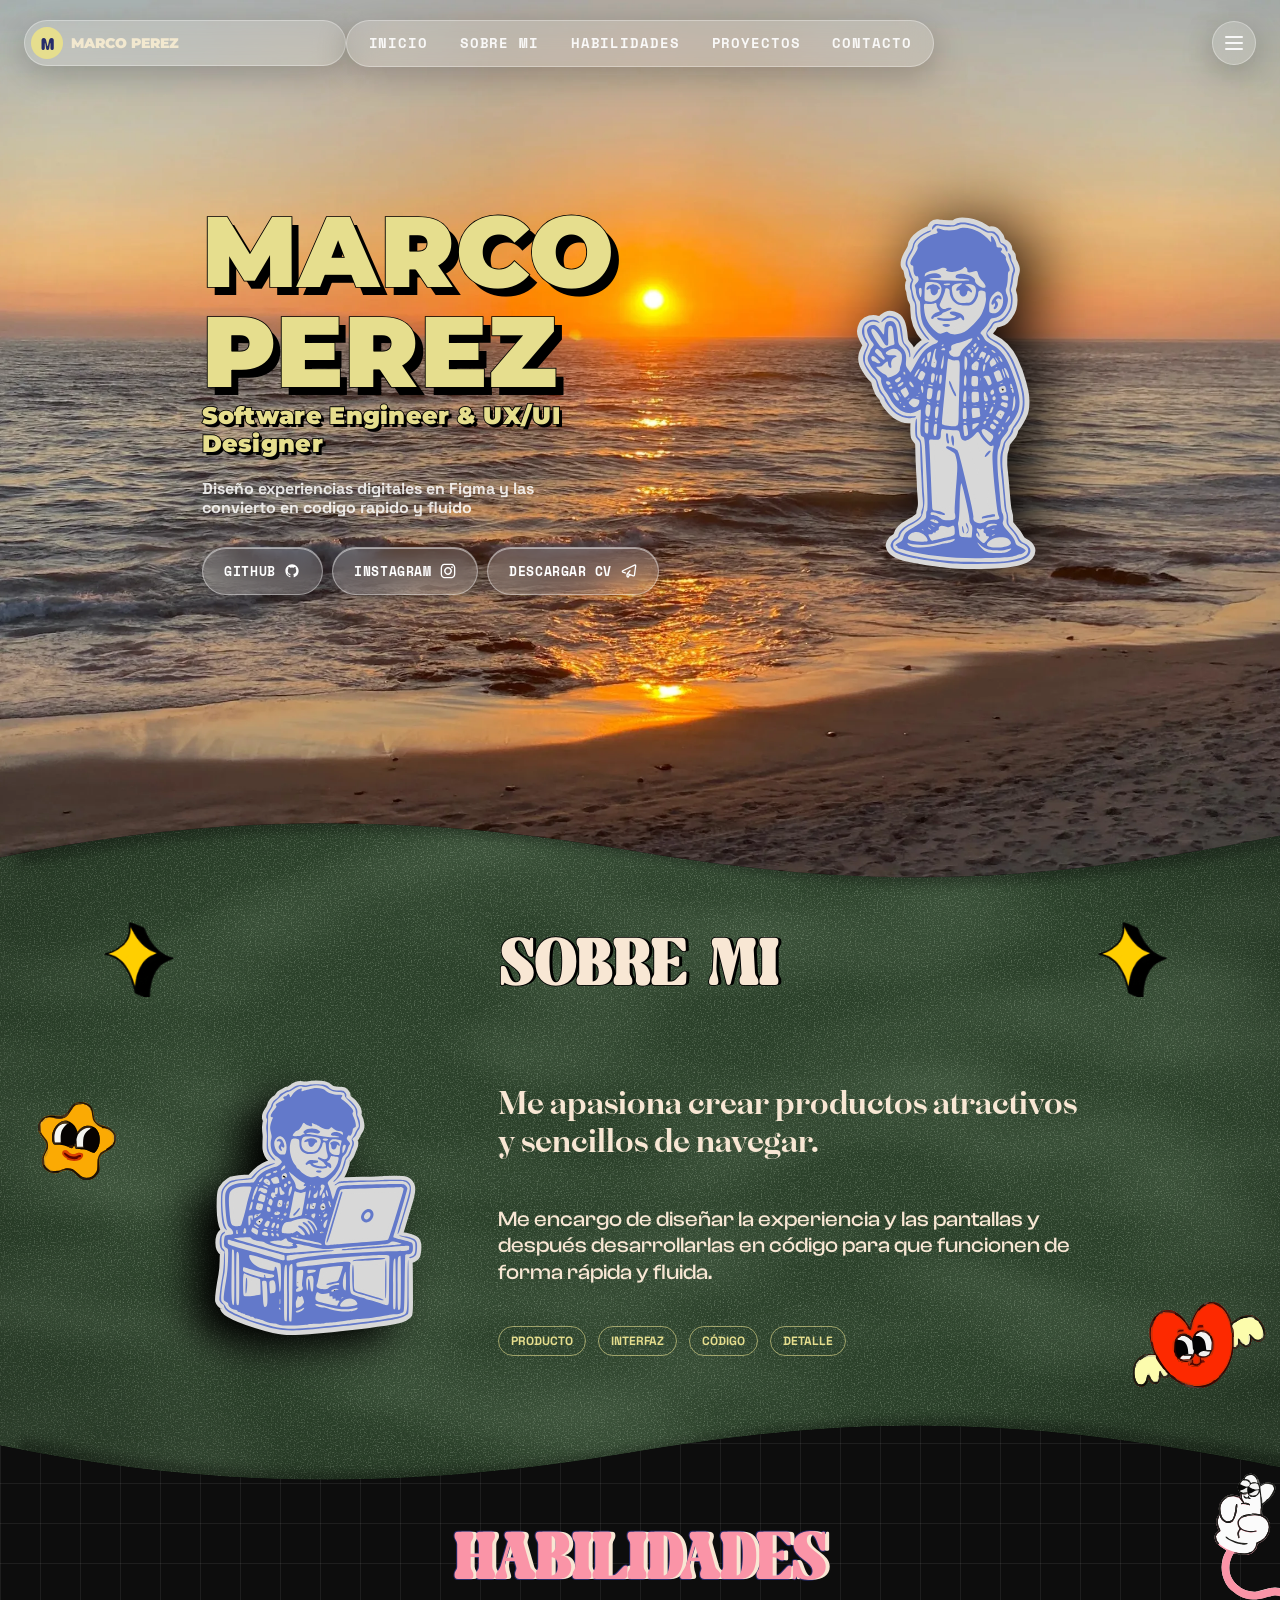
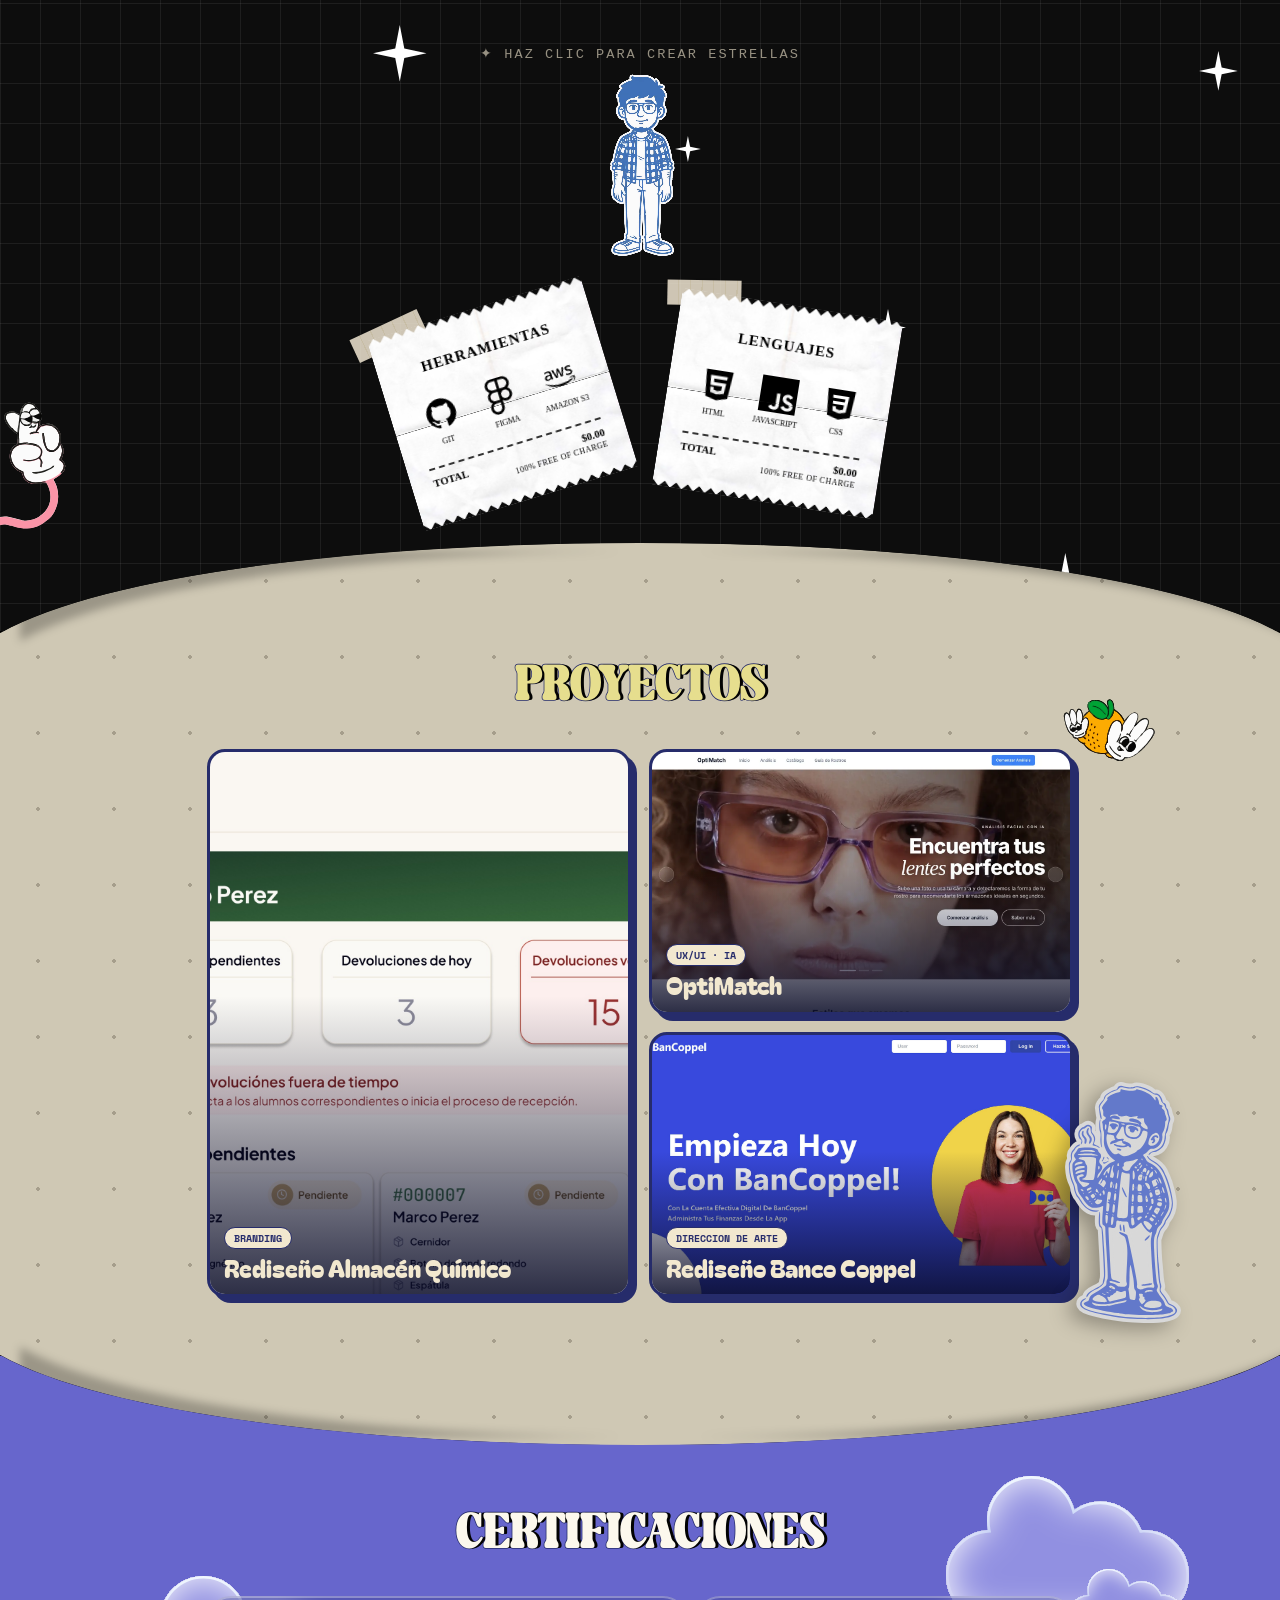
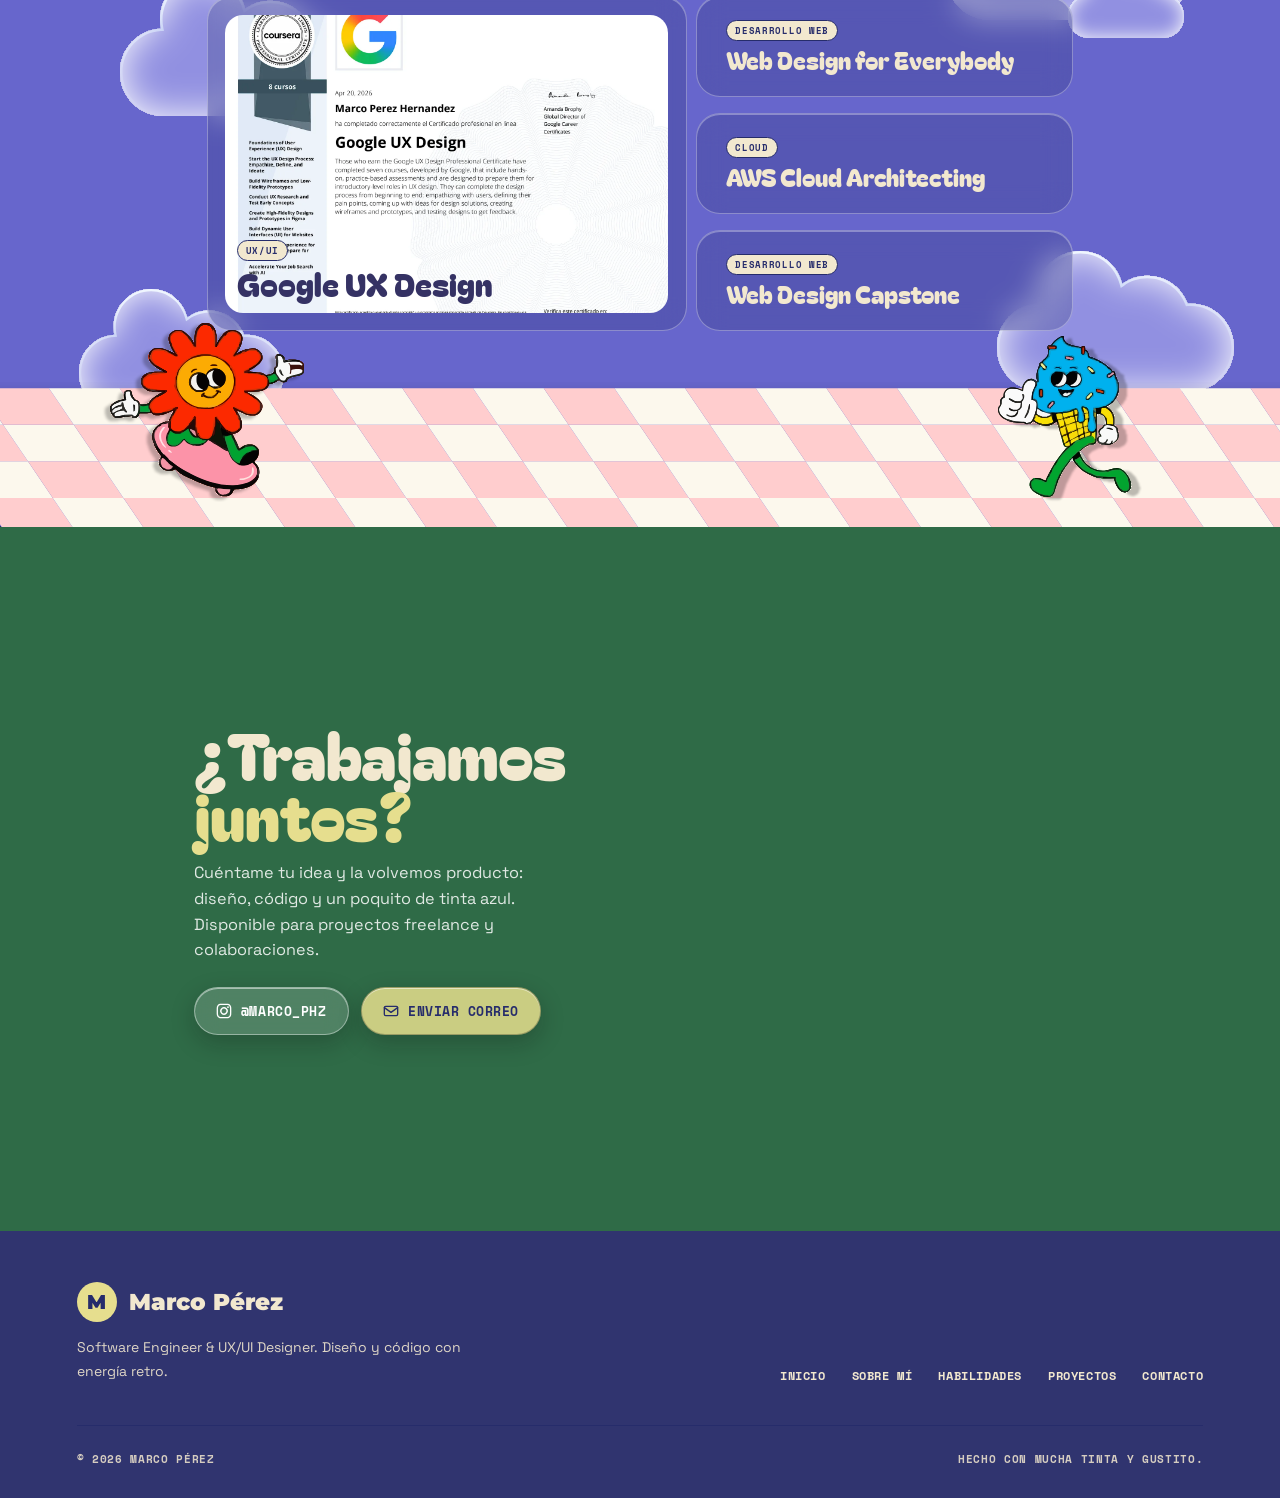
==== commit 4067803b: "Seccion nueva detalles recomendador de lentes" ====
--- a/index.html
+++ b/index.html
@@ -180,11 +180,11 @@
             </article>
 
             <article class="project-card card-top">
-              <img class="card-img" loading="lazy" src="assets/img/proyecto-recomendador-lentes.jpg"
-                  alt="Pantalla de inicio de la app Recomendador de Lentes">
+              <img class="card-img" loading="lazy" src="assets/img/optimatch/app/app-inicio.webp"
+                  alt="Pantalla de inicio de OptiMatch, app que recomienda lentes según tu rostro">
               <div class="card-content">
-                <span class="chip">Direccion de Arte</span>
-                <h3><a href="#">App Recomendador de Lentes</a></h3>
+                <span class="chip">UX/UI · IA</span>
+                <h3><a href="proyectos/optimatch.html">OptiMatch</a></h3>
               </div>
             </article>
             <article class="project-card card-bottom">
--- a/css/projects.css
+++ b/css/projects.css
@@ -109,10 +109,11 @@
 }
 .card-content {
   position: absolute;
-  inset: auto 0 0 0;
+  inset: 0;                      /* cubre la tarjeta para el enlace */
   z-index: 1;
   display: flex;
   flex-direction: column;
+  justify-content: flex-end;     /* texto abajo */
   align-items: flex-start;
   padding: clamp(7px, 1.1vw, 16px);
   gap: 6px;
@@ -142,6 +143,22 @@
     line-height: 1.05;
     color: var(--cream);
 }
+/* Toda la tarjeta lleva al proyecto (solo si ya tiene página) */
+.card-content h3 a:not([href="#"])::after {
+  content: "";
+  position: absolute;
+  inset: 0;
+}
+
+.card-content h3 a:focus-visible {
+  outline: none;
+}
+
+.project-card:has(a:focus-visible) {
+  outline: 3px solid var(--yellow);
+  outline-offset: 4px;
+}
+
 .sticker--naranja-con-manos,
 .sticker--cafe {
   position: absolute;
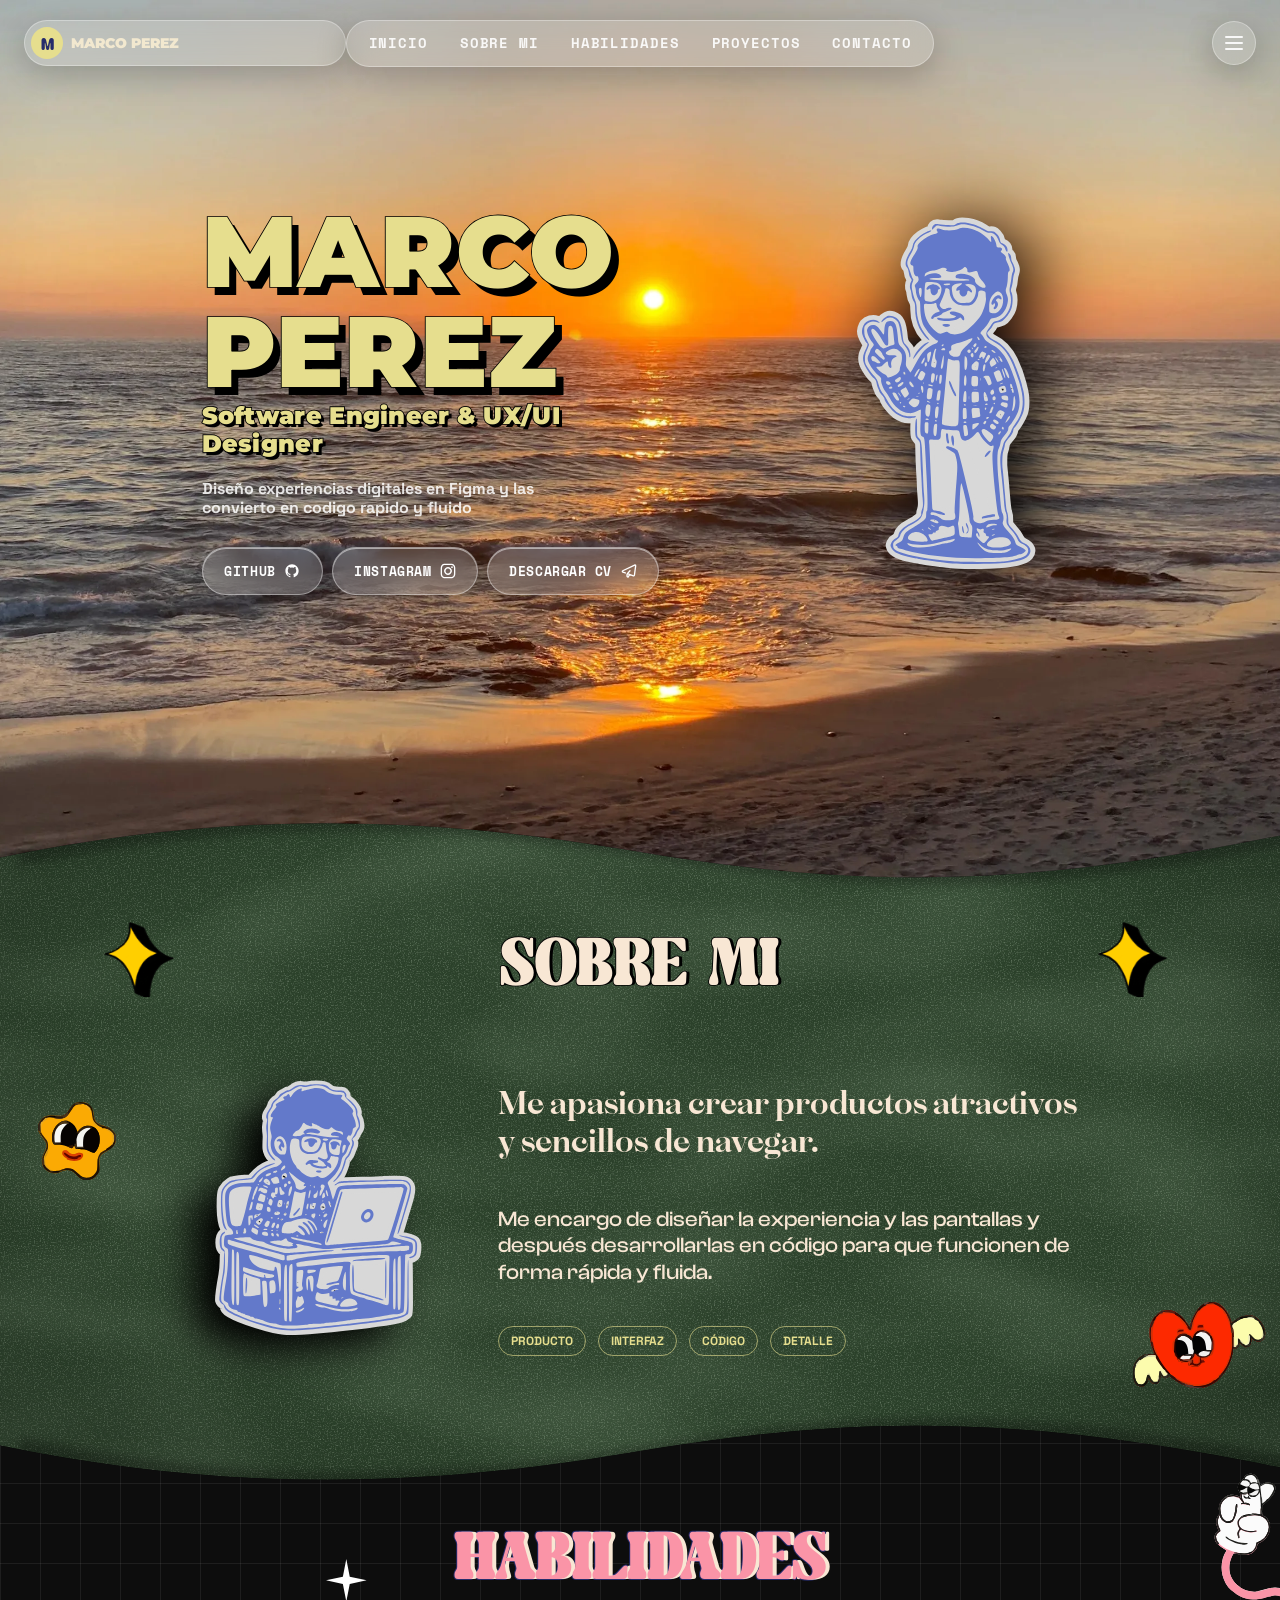
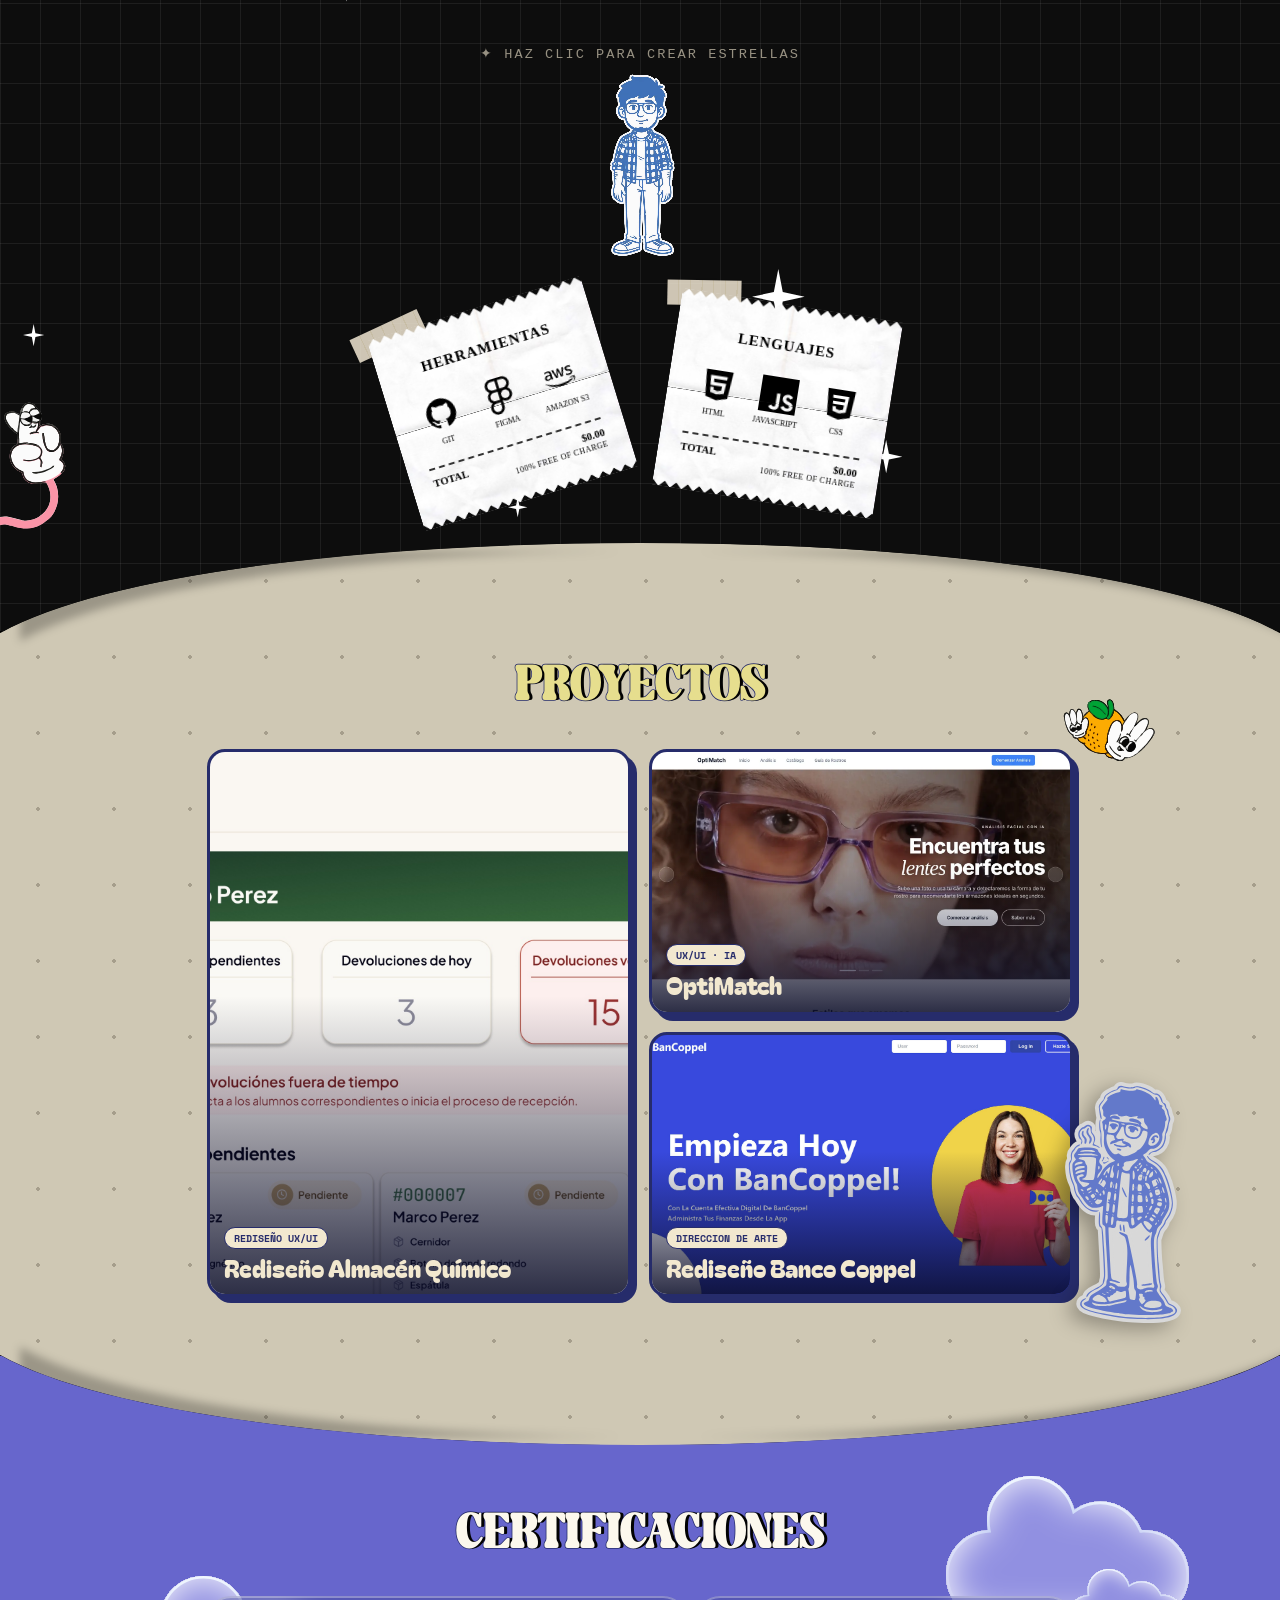
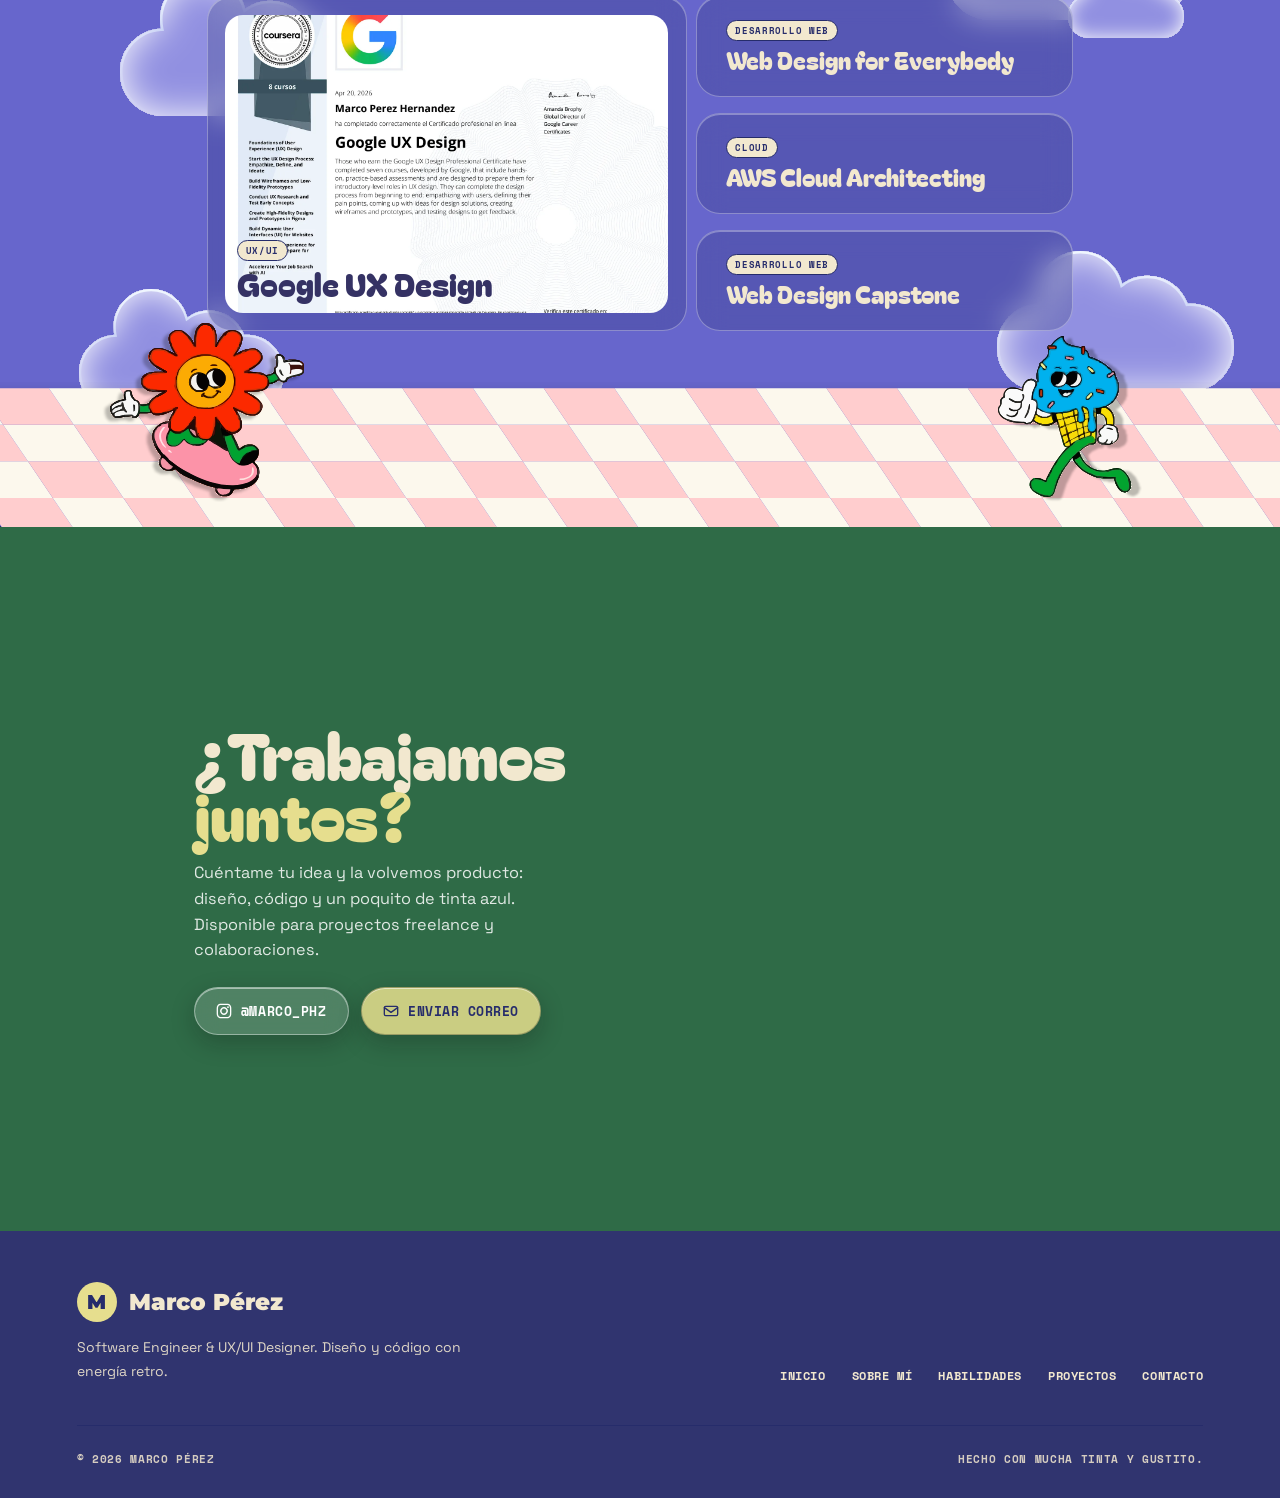
==== commit 5026eec6: "Nuevo módulo de Almacén Químico" ====
--- a/index.html
+++ b/index.html
@@ -174,8 +174,8 @@
               <img class="card-img" loading="lazy" src="assets/img/proyecto-almacen-quimico.jpg"
                   alt="Pantalla de inicio del sistema Almacén Químico rediseñado">
               <div class="card-content">
-                <span class="chip">Branding</span>
-                <h3><a href="#">Rediseño Almacén Químico</a></h3>
+                <span class="chip">Rediseño UX/UI</span>
+                <h3><a href="proyectos/almacen-quimico.html">Rediseño Almacén Químico</a></h3>
               </div>
             </article>
 
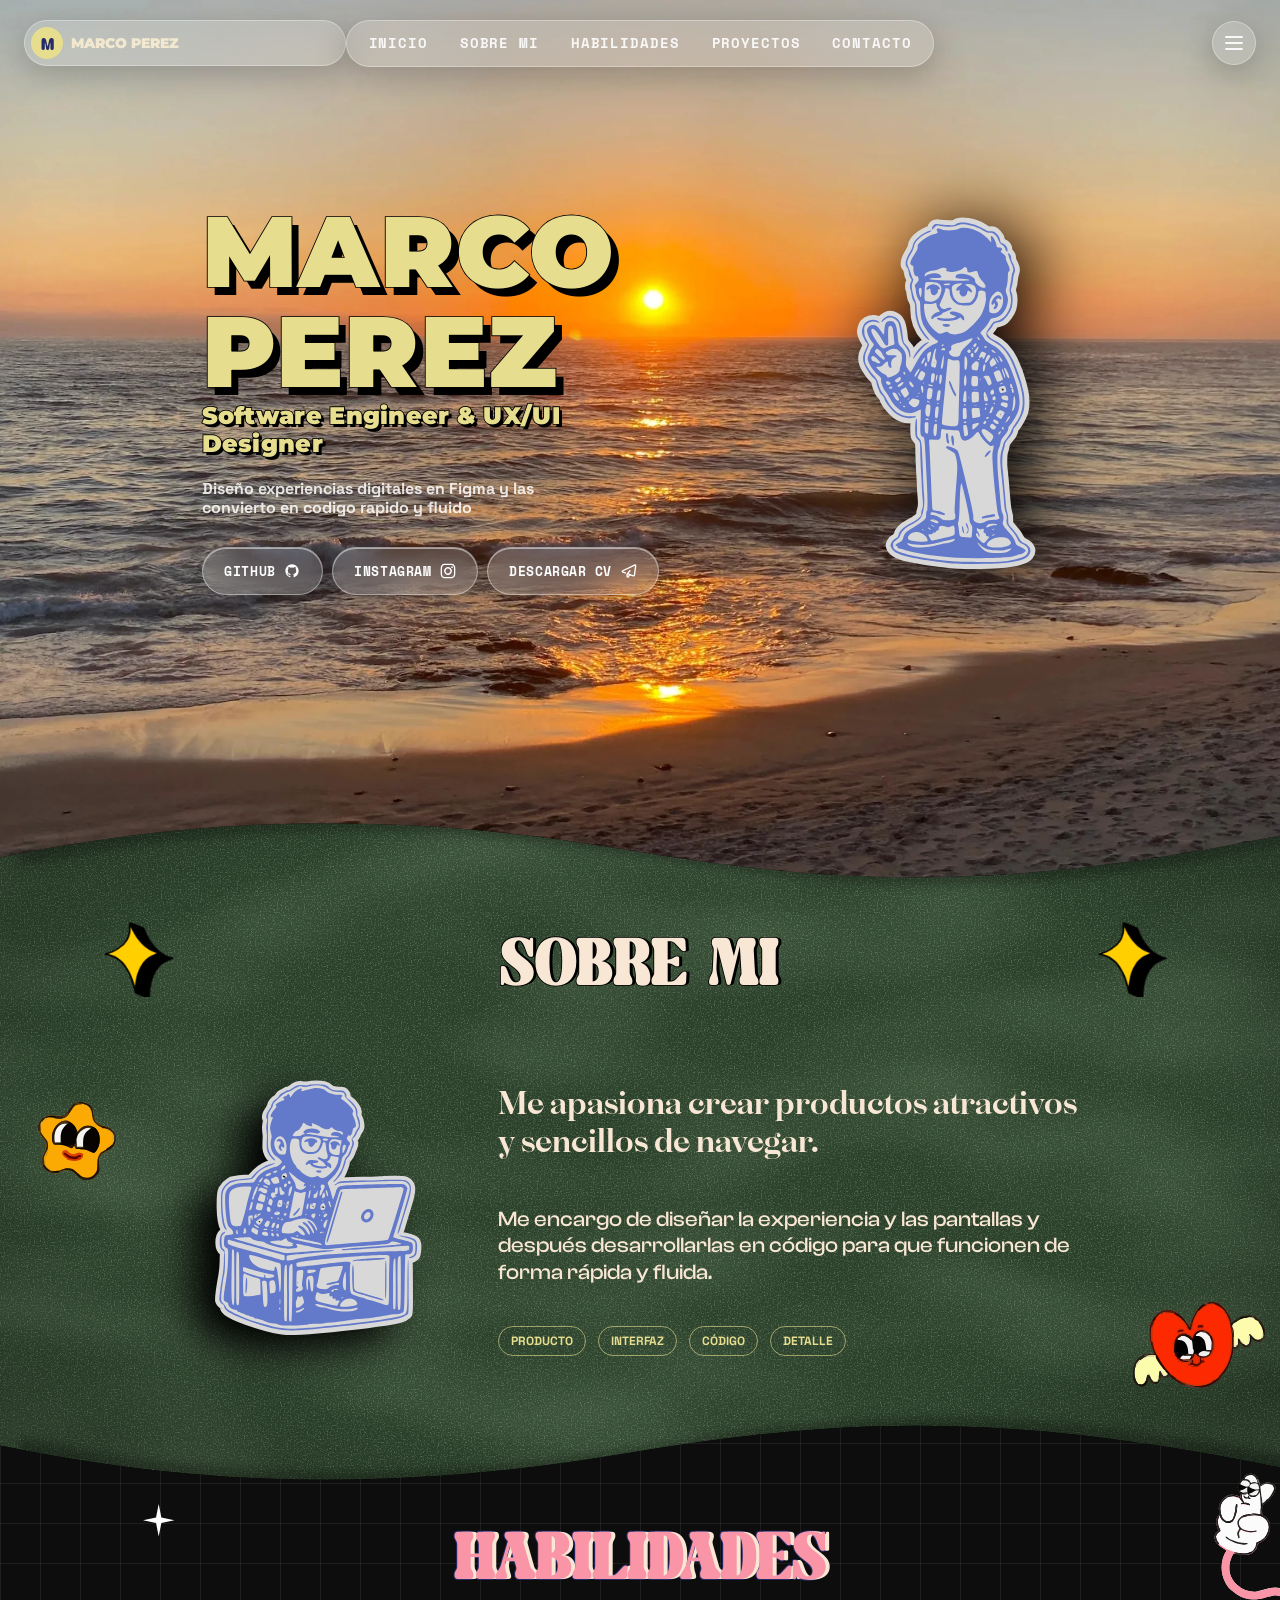
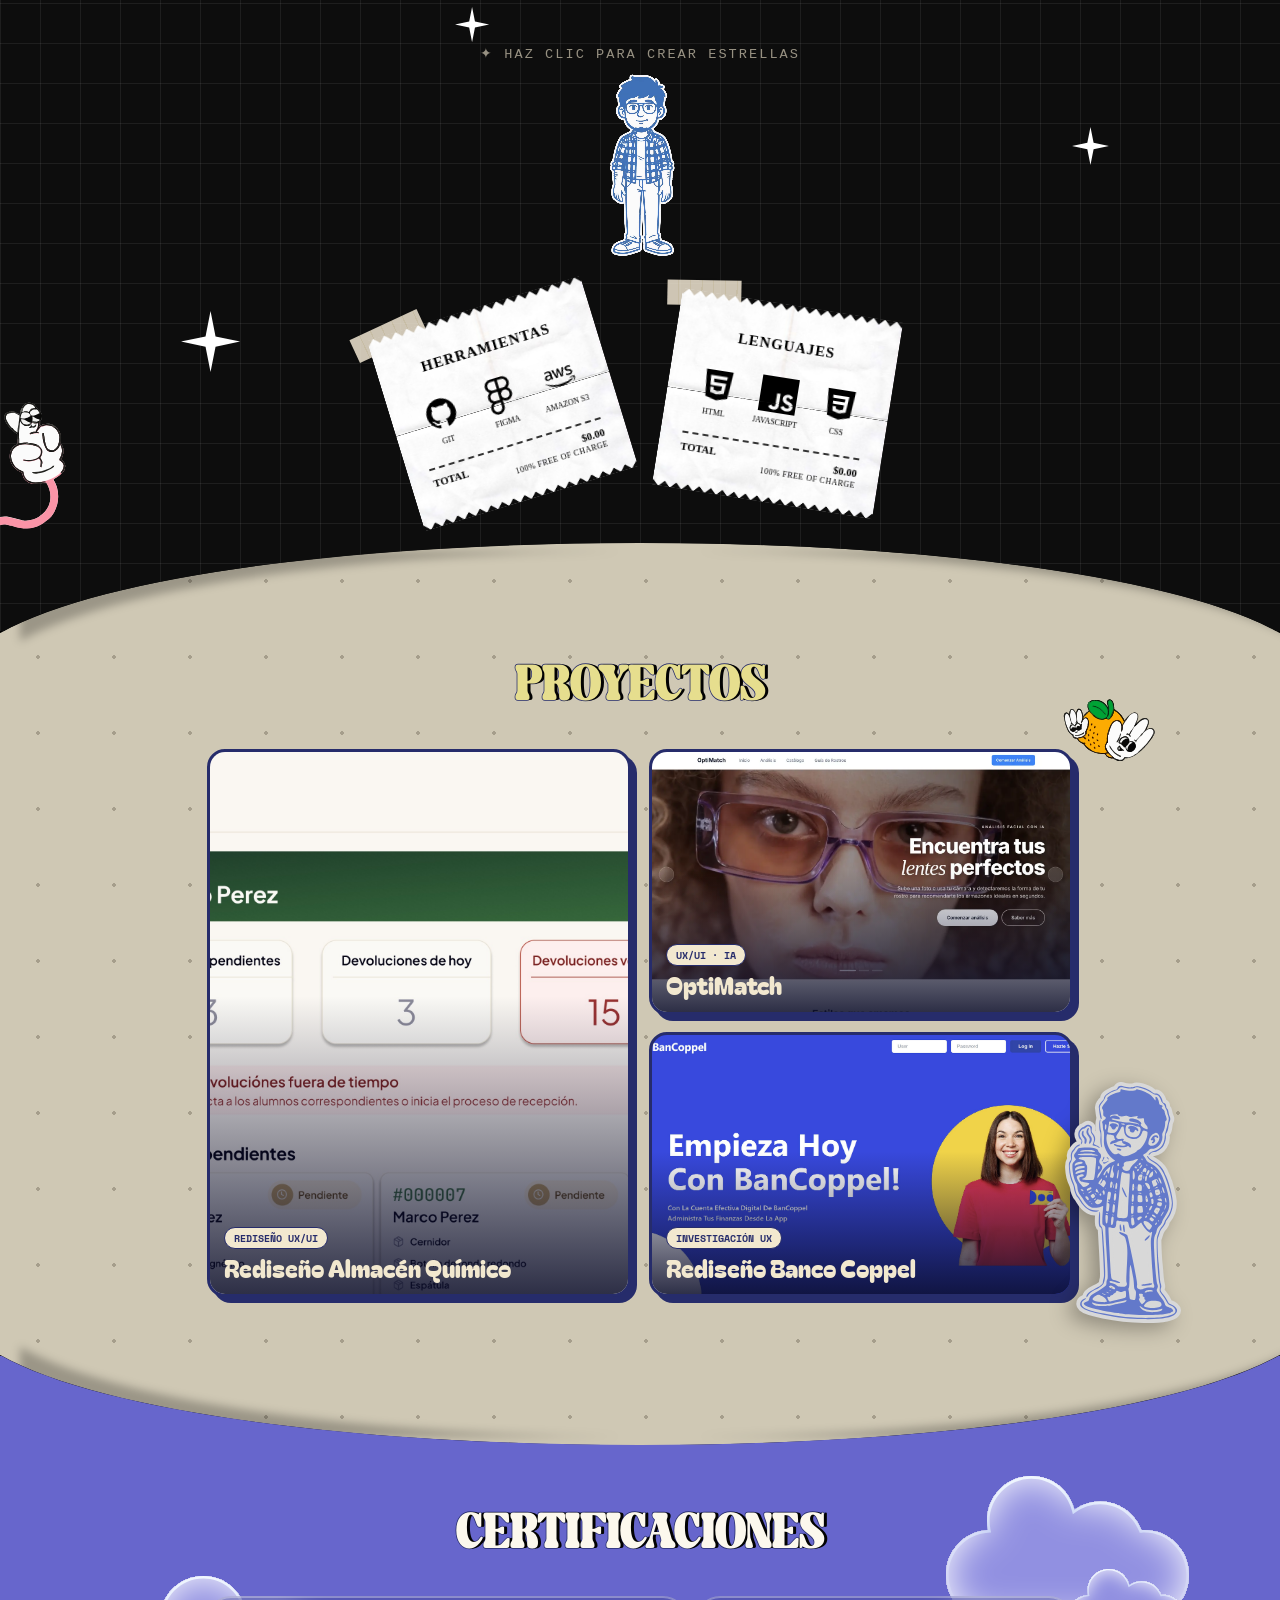
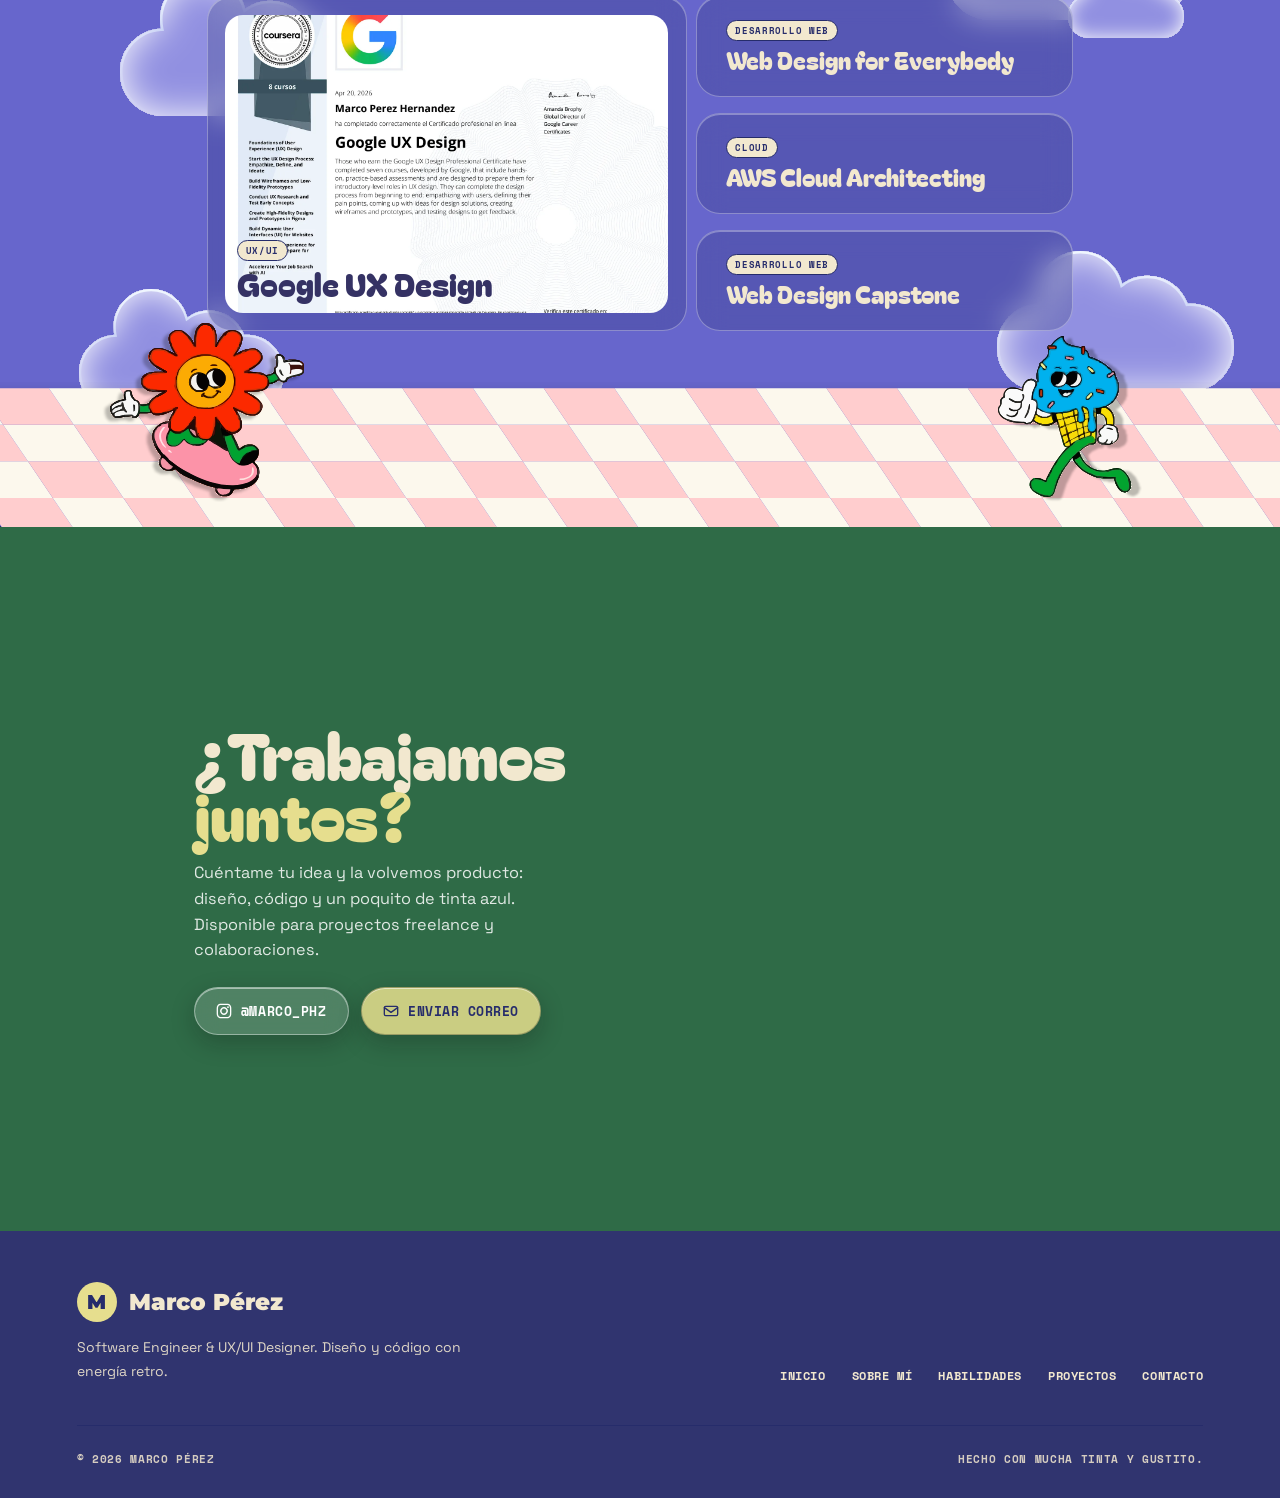
==== commit 3d630393: "Nuevo modulo de rediseño de Bancoppel" ====
--- a/index.html
+++ b/index.html
@@ -191,8 +191,8 @@
                <img class="card-img" loading="lazy" src="assets/img/proyecto-rediseno-coppel.jpg"
                   alt="Pantalla de inicio del rediseño del banco Coppel">
               <div class="card-content">
-                <span class="chip">Direccion de Arte</span>
-                <h3><a href="#">Rediseño Banco Coppel</a></h3>
+                <span class="chip">Investigación UX</span>
+                <h3><a href="proyectos/bancoppel.html">Rediseño Banco Coppel</a></h3>
               </div>
             </article>
           </div>
